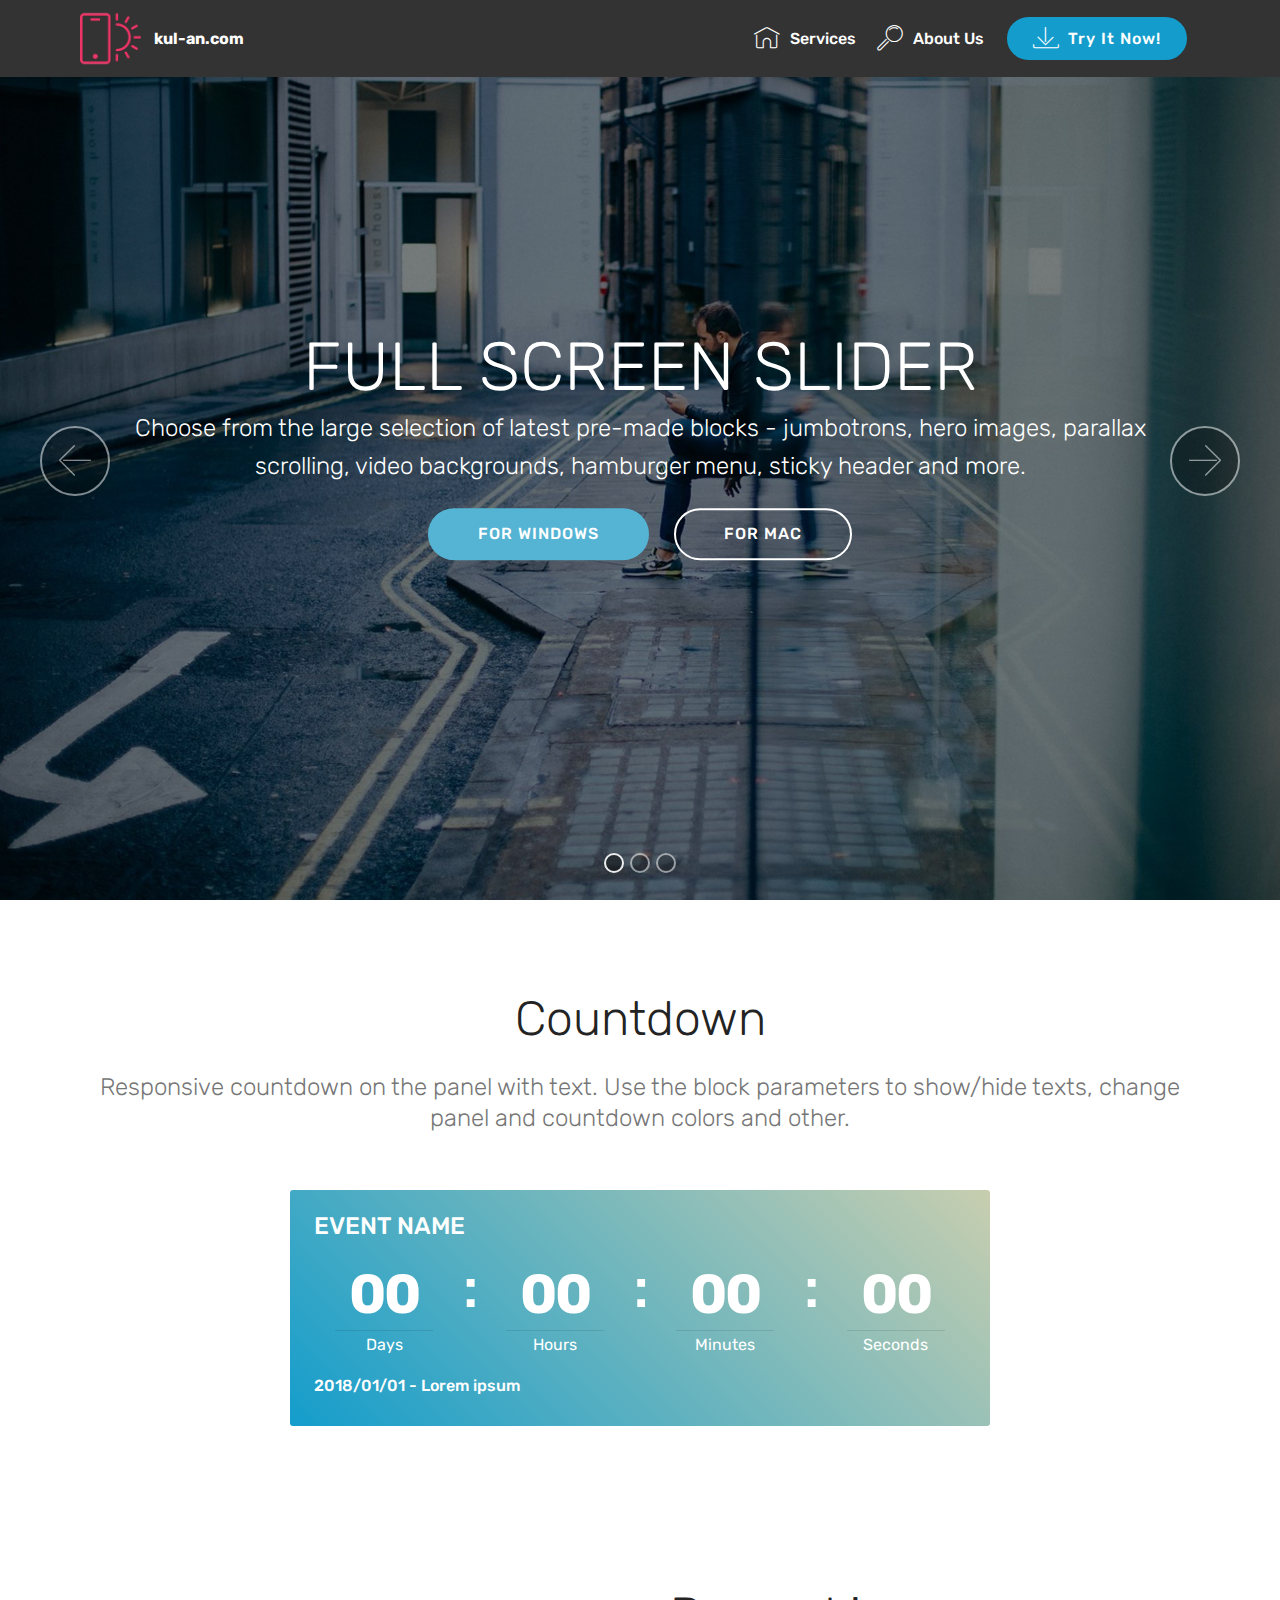
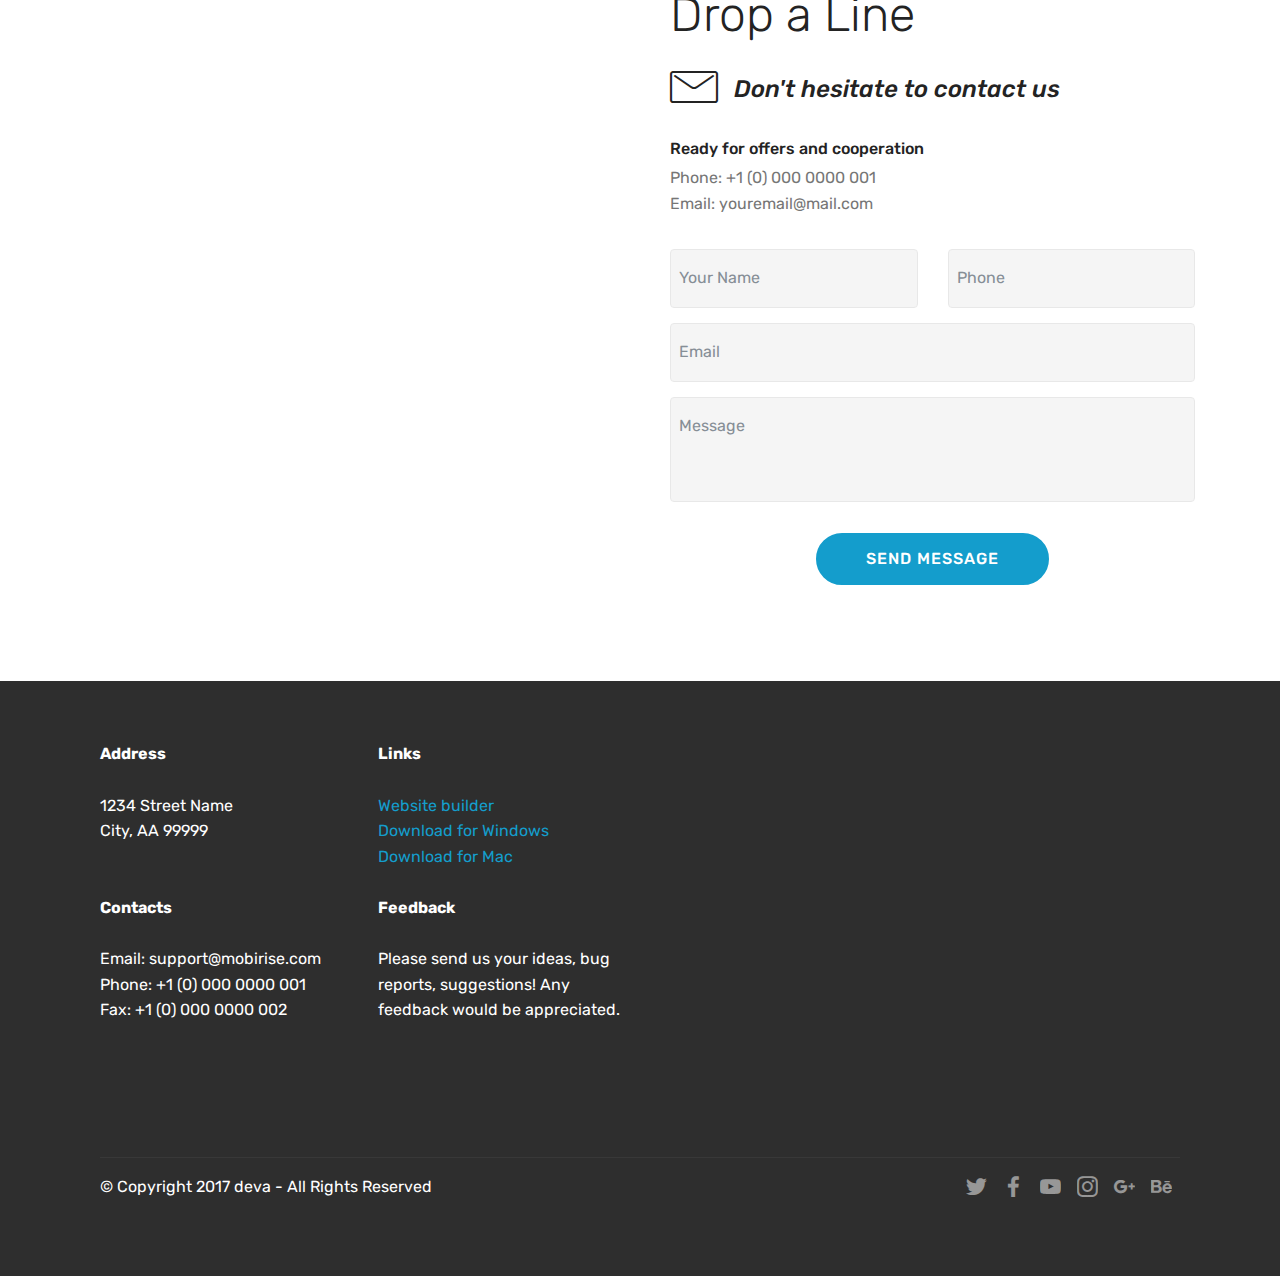
==== index.html @ 5972a6ff "create github pages" ====
<!DOCTYPE html>
<html>
<head>
  <!-- Site made with Mobirise Website Builder v4.4.0, https://mobirise.com -->
  <meta charset="UTF-8">
  <meta http-equiv="X-UA-Compatible" content="IE=edge">
  <meta name="generator" content="Mobirise v4.4.0, mobirise.com">
  <meta name="viewport" content="width=device-width, initial-scale=1">
  <link rel="shortcut icon" href="assets/images/logo2.png" type="image/x-icon">
  <meta name="description" content="">
  <title>Home</title>
  <link rel="stylesheet" href="assets/web/assets/mobirise-icons/mobirise-icons.css">
  <link rel="stylesheet" href="assets/tether/tether.min.css">
  <link rel="stylesheet" href="assets/bootstrap/css/bootstrap.min.css">
  <link rel="stylesheet" href="assets/bootstrap/css/bootstrap-grid.min.css">
  <link rel="stylesheet" href="assets/bootstrap/css/bootstrap-reboot.min.css">
  <link rel="stylesheet" href="assets/socicon/css/styles.css">
  <link rel="stylesheet" href="assets/dropdown/css/style.css">
  <link rel="stylesheet" href="assets/theme/css/style.css">
  <link rel="stylesheet" href="assets/mobirise/css/mbr-additional.css" type="text/css">
  
  
  
</head>
<body>
<section class="menu cid-qzPVP2RC65" once="menu" id="menu1-z" data-rv-view="320">

    

    <nav class="navbar navbar-expand beta-menu navbar-dropdown align-items-center navbar-fixed-top navbar-toggleable-sm">
        <button class="navbar-toggler navbar-toggler-right" type="button" data-toggle="collapse" data-target="#navbarSupportedContent" aria-controls="navbarSupportedContent" aria-expanded="false" aria-label="Toggle navigation">
            <div class="hamburger">
                <span></span>
                <span></span>
                <span></span>
                <span></span>
            </div>
        </button>
        <div class="menu-logo">
            <div class="navbar-brand">
                <span class="navbar-logo">
                    <a href="https://mobirise.com">
                         <img src="assets/images/logo2.png" alt="Mobirise" media-simple="true" style="height: 3.8rem;">
                    </a>
                </span>
                <span class="navbar-caption-wrap"><a class="navbar-caption text-white display-4" href="https://mobirise.com">kul-an.com</a></span>
            </div>
        </div>
        <div class="collapse navbar-collapse" id="navbarSupportedContent">
            <ul class="navbar-nav nav-dropdown" data-app-modern-menu="true"><li class="nav-item">
                    <a class="nav-link link text-white display-4" href="https://mobirise.com">
                        <span class="mbri-home mbr-iconfont mbr-iconfont-btn"></span>
                        Services
                    </a>
                </li>
                <li class="nav-item">
                    <a class="nav-link link text-white display-4" href="https://mobirise.com">
                        <span class="mbri-search mbr-iconfont mbr-iconfont-btn"></span>
                        About Us
                    </a>
                </li></ul>
            <div class="navbar-buttons mbr-section-btn">
                <a class="btn btn-sm btn-primary display-4" href="https://mobirise.com">
                    <span class="mbri-save mbr-iconfont mbr-iconfont-btn "></span>
                    Try It Now!
                </a>
            </div>
        </div>
    </nav>
</section>

<section class="engine"><a href="https://mobirise.co/b">web page creator</a></section><section class="carousel slide cid-qzNEKevy6s" data-interval="false" id="slider1-s" data-rv-view="299">

    

    <div class="full-screen"><div class="mbr-slider slide carousel" data-pause="true" data-keyboard="false" data-ride="false" data-interval="false"><ol class="carousel-indicators"><li data-app-prevent-settings="" data-target="#slider1-s" class=" active" data-slide-to="0"></li><li data-app-prevent-settings="" data-target="#slider1-s" data-slide-to="1"></li><li data-app-prevent-settings="" data-target="#slider1-s" data-slide-to="2"></li></ol><div class="carousel-inner" role="listbox"><div class="carousel-item slider-fullscreen-image active" data-bg-video-slide="false" style="background-image: url(assets/images/1.jpg);"><div class="container container-slide"><div class="image_wrapper"><div class="mbr-overlay"></div><img src="assets/images/1.jpg"><div class="carousel-caption justify-content-center"><div class="col-10 align-center"><h2 class="mbr-fonts-style display-1">FULL SCREEN SLIDER</h2><p class="lead mbr-text mbr-fonts-style display-5">Choose from the large selection of latest pre-made blocks - jumbotrons, hero images, parallax scrolling, video backgrounds, hamburger menu, sticky header and more.</p><div class="mbr-section-btn" buttons="0"><a class="btn  btn-success display-4" href="#bottom">FOR WINDOWS</a> <a class="btn  btn-white-outline display-4" href="https://mobirise.com">FOR MAC</a></div></div></div></div></div></div><div class="carousel-item slider-fullscreen-image" data-bg-video-slide="https://www.youtube.com/watch?v=fwkKc6M60-0"><div class="mbr-overlay"></div><div class="container container-slide"><div class="image_wrapper"><img src="assets/images/2.jpg" style="opacity: 0;"><div class="carousel-caption justify-content-center"><div class="col-10 align-left"><h2 class="mbr-fonts-style display-1">VIDEO SLIDE</h2><p class="lead mbr-text mbr-fonts-style display-5">Slide with youtube video background and color overlay. Title and text are aligned to the left.</p></div></div></div></div></div><div class="carousel-item slider-fullscreen-image" data-bg-video-slide="false" style="background-image: url(assets/images/3.jpg);"><div class="container container-slide"><div class="image_wrapper"><div class="mbr-overlay"></div><img src="assets/images/3.jpg"><div class="carousel-caption justify-content-center"><div class="col-10 align-right"><h2 class="mbr-fonts-style display-1">IMAGE SLIDE</h2><p class="lead mbr-text mbr-fonts-style display-5">Choose from the large selection of latest pre-made blocks - jumbotrons, hero images, parallax scrolling, video backgrounds, hamburger menu, sticky header and more.</p><div class="mbr-section-btn" buttons="0"><a class="btn btn-info display-4" href="https://mobirise.com">FOR WINDOWS</a> <a class="btn  btn-white-outline display-4" href="https://mobirise.com">FOR MAC</a></div></div></div></div></div></div></div><a data-app-prevent-settings="" class="carousel-control carousel-control-prev" role="button" data-slide="prev" href="#slider1-s"><span aria-hidden="true" class="mbri-left mbr-iconfont"></span><span class="sr-only">Previous</span></a><a data-app-prevent-settings="" class="carousel-control carousel-control-next" role="button" data-slide="next" href="#slider1-s"><span aria-hidden="true" class="mbri-right mbr-iconfont"></span><span class="sr-only">Next</span></a></div></div>

</section>

<section class="countdown2 cid-qzNFqFlBC6" id="countdown2-v" data-rv-view="311">

    

    

    <div class="container">
        <h2 class="mbr-section-title pb-3 align-center mbr-fonts-style display-2">
            Countdown
        </h2>
        <h3 class="mbr-section-subtitle align-center mbr-fonts-style display-5">
            Responsive countdown on the panel with text. Use the block parameters to show/hide texts, change panel and countdown colors and other.
        </h3>
    </div>
    <div class="container pt-5 mt-2">
        <div class=" countdown-cont align-center p-4">
            <div class="event-name align-left mbr-white ">
                <h4 class="mbr-fonts-style display-5">EVENT NAME</h4>
            </div>
            <div class="countdown align-center py-2" data-due-date="2018/01/01">
            </div>
            <div class="daysCountdown" title="Days"></div>
            <div class="hoursCountdown" title="Hours"></div>
            <div class="minutesCountdown" title="Minutes"></div>
            <div class="secondsCountdown" title="Seconds"></div>
            <div class="event-date align-left mbr-white">
                <h5 class="mbr-fonts-style display-7">2018/01/01 - Lorem ipsum</h5>
            </div>
        </div>

        
    </div>
</section>

<section class="mbr-section form4 cid-qzNFAcppTy" id="form4-w" data-rv-view="314">

    

    
    <div class="container">
        <div class="row">
            <div class="col-md-6">
                <div class="google-map"><iframe frameborder="0" style="border:0" src="https://www.google.com/maps/embed/v1/place?key=AIzaSyA0Dx_boXQiwvdz8sJHoYeZNVTdoWONYkU&amp;q=place_id:ChIJn6wOs6lZwokRLKy1iqRcoKw" allowfullscreen=""></iframe></div>
            </div>
            <div class="col-md-6">
                <h2 class="pb-3 align-left mbr-fonts-style display-2">
                    Drop a Line
                </h2>
                <div>
                    <div class="icon-block pb-3">
                        <span class="icon-block__icon">
                            <span class="mbri-letter mbr-iconfont" media-simple="true"></span>
                        </span>
                        <h4 class="icon-block__title align-left mbr-fonts-style display-5">
                            Don't hesitate to contact us
                        </h4>
                    </div>
                    <div class="icon-contacts pb-3">
                        <h5 class="align-left mbr-fonts-style display-7">
                            Ready for offers and cooperation
                        </h5>
                        <p class="mbr-text align-left mbr-fonts-style display-7">
                            Phone: +1 (0) 000 0000 001 <br>
                            Email: youremail@mail.com
                        </p>
                    </div>
                </div>
                <div data-form-type="formoid">
                    <div data-form-alert="" hidden="">
                        Thanks for filling out the form!
                    </div>
                    <form class="block mbr-form" action="https://mobirise.com/" method="post" data-form-title="Mobirise Form"><input type="hidden" data-form-email="true" value="e/Ov4oA2Hq7INeDpGK3qwf03QFyJCM086NWaSZtvCrXo5POdQzQf7UKjg/guedYx1lKofzGlaKEf2QCDMVBFIkT0RPpQFMOndtFgTbhWJTBfPWBr5c0uxUBsX3XP+g0i">
                        <div class="row">
                            <div class="col-md-6 multi-horizontal" data-for="name">
                                <input type="text" class="form-control input" name="name" data-form-field="Name" placeholder="Your Name" required="" id="name-form4-w">
                            </div>
                            <div class="col-md-6 multi-horizontal" data-for="phone">
                                <input type="text" class="form-control input" name="phone" data-form-field="Phone" placeholder="Phone" required="" id="phone-form4-w">
                            </div>
                            <div class="col-md-12" data-for="email">
                                <input type="text" class="form-control input" name="email" data-form-field="Email" placeholder="Email" required="" id="email-form4-w">
                            </div>
                            <div class="col-md-12" data-for="message">
                                <textarea class="form-control input" name="message" rows="3" data-form-field="Message" placeholder="Message" style="resize:none" id="message-form4-w"></textarea>
                            </div>
                            <div class="input-group-btn col-md-12" style="margin-top: 10px;"><button href="" type="submit" class="btn btn-primary btn-form display-4">SEND MESSAGE</button></div>
                        </div>
                    </form>
                </div>
            </div>
        </div>
    </div>
</section>

<section class="cid-qzNFG2jUJd" id="footer2-x" data-rv-view="317">

    

    

    <div class="container">
        <div class="media-container-row content mbr-white">
            <div class="col-12 col-md-3 mbr-fonts-style display-7">
                <p class="mbr-text">
                    <strong>Address</strong>
                    <br>
                    <br>1234 Street Name
                    <br>City, AA 99999
                    <br>
                    <br>
                    <br><strong>Contacts</strong>
                    <br>
                    <br>Email: support@mobirise.com
                    <br>Phone: +1 (0) 000 0000 001
                    <br>Fax: +1 (0) 000 0000 002
                </p>
            </div>
            <div class="col-12 col-md-3 mbr-fonts-style display-7">
                <p class="mbr-text">
                    <strong>Links</strong>
                    <br>
                    <br><a class="text-primary" href="https://mobirise.com/">Website builder</a>
                    <br><a class="text-primary" href="https://mobirise.com/mobirise-free-win.zip">Download for Windows</a>
                    <br><a class="text-primary" href="https: //mobirise.com/mobirise-free-mac.zip">Download for Mac</a>
                    <br>
                    <br><strong>Feedback</strong>
                    <br>
                    <br>Please send us your ideas, bug reports, suggestions! Any feedback would be appreciated.
                </p>
            </div>
            <div class="col-12 col-md-6">
                <div class="google-map"><iframe frameborder="0" style="border:0" src="https://www.google.com/maps/embed/v1/place?key=AIzaSyA0Dx_boXQiwvdz8sJHoYeZNVTdoWONYkU&amp;q=place_id:ChIJn6wOs6lZwokRLKy1iqRcoKw" allowfullscreen=""></iframe></div>
            </div>
        </div>
        <div class="footer-lower">
            <div class="media-container-row">
                <div class="col-sm-12">
                    <hr>
                </div>
            </div>
            <div class="media-container-row mbr-white">
                <div class="col-sm-6 copyright">
                    <p class="mbr-text mbr-fonts-style display-7">
                        © Copyright 2017 deva - All Rights Reserved
                    </p>
                </div>
                <div class="col-md-6">
                    <div class="social-list align-right">
                        <div class="soc-item">
                            <a href="https://twitter.com/mobirise" target="_blank">
                                <span class="socicon-twitter socicon mbr-iconfont mbr-iconfont-social" media-simple="true"></span>
                            </a>
                        </div>
                        <div class="soc-item">
                            <a href="https://www.facebook.com/pages/Mobirise/1616226671953247" target="_blank">
                                <span class="socicon-facebook socicon mbr-iconfont mbr-iconfont-social" media-simple="true"></span>
                            </a>
                        </div>
                        <div class="soc-item">
                            <a href="https://www.youtube.com/c/mobirise" target="_blank">
                                <span class="socicon-youtube socicon mbr-iconfont mbr-iconfont-social" media-simple="true"></span>
                            </a>
                        </div>
                        <div class="soc-item">
                            <a href="https://instagram.com/mobirise" target="_blank">
                                <span class="socicon-instagram socicon mbr-iconfont mbr-iconfont-social" media-simple="true"></span>
                            </a>
                        </div>
                        <div class="soc-item">
                            <a href="https://plus.google.com/u/0/+Mobirise" target="_blank">
                                <span class="socicon-googleplus socicon mbr-iconfont mbr-iconfont-social" media-simple="true"></span>
                            </a>
                        </div>
                        <div class="soc-item">
                            <a href="https://www.behance.net/Mobirise" target="_blank">
                                <span class="socicon-behance socicon mbr-iconfont mbr-iconfont-social" media-simple="true"></span>
                            </a>
                        </div>
                    </div>
                </div>
            </div>
        </div>
    </div>
</section>


  <script src="assets/web/assets/jquery/jquery.min.js"></script>
  <script src="assets/popper/popper.min.js"></script>
  <script src="assets/tether/tether.min.js"></script>
  <script src="assets/bootstrap/js/bootstrap.min.js"></script>
  <script src="assets/smooth-scroll/smooth-scroll.js"></script>
  <script src="assets/jquery-mb-ytplayer/jquery.mb.ytplayer.min.js"></script>
  <script src="assets/jquery-mb-vimeo_player/jquery.mb.vimeo_player.js"></script>
  <script src="assets/bootstrap-carousel-swipe/bootstrap-carousel-swipe.js"></script>
  <script src="assets/countdown/jquery.countdown.min.js"></script>
  <script src="assets/dropdown/js/script.min.js"></script>
  <script src="assets/touch-swipe/jquery.touch-swipe.min.js"></script>
  <script src="assets/theme/js/script.js"></script>
  <script src="assets/formoid/formoid.min.js"></script>
  <script src="assets/mobirise-slider-video/script.js"></script>
  
  
</body>
</html>
---- assets/web/assets/mobirise-icons/mobirise-icons.css ----
@font-face {
  font-family: 'MobiriseIcons';
  src:  url('mobirise-icons.eot?spat4u');
  src:  url('mobirise-icons.eot?spat4u#iefix') format('embedded-opentype'),
    url('mobirise-icons.ttf?spat4u') format('truetype'),
    url('mobirise-icons.woff?spat4u') format('woff'),
    url('mobirise-icons.svg?spat4u#MobiriseIcons') format('svg');
  font-weight: normal;
  font-style: normal;
}

[class^="mbri-"], [class*=" mbri-"] {
  /* use !important to prevent issues with browser extensions that change fonts */
  font-family: MobiriseIcons !important;
  speak: none;
  font-style: normal;
  font-weight: normal;
  font-variant: normal;
  text-transform: none;
  line-height: 1;

  /* Better Font Rendering =========== */
  -webkit-font-smoothing: antialiased;
  -moz-osx-font-smoothing: grayscale;
}

.mbri-add-submenu:before {
  content: "\e900";
}
.mbri-alert:before {
  content: "\e901";
}
.mbri-align-center:before {
  content: "\e902";
}
.mbri-align-justify:before {
  content: "\e903";
}
.mbri-align-left:before {
  content: "\e904";
}
.mbri-align-right:before {
  content: "\e905";
}
.mbri-android:before {
  content: "\e906";
}
.mbri-apple:before {
  content: "\e907";
}
.mbri-arrow-down:before {
  content: "\e908";
}
.mbri-arrow-next:before {
  content: "\e909";
}
.mbri-arrow-prev:before {
  content: "\e90a";
}
.mbri-arrow-up:before {
  content: "\e90b";
}
.mbri-bold:before {
  content: "\e90c";
}
.mbri-bookmark:before {
  content: "\e90d";
}
.mbri-bootstrap:before {
  content: "\e90e";
}
.mbri-briefcase:before {
  content: "\e90f";
}
.mbri-browse:before {
  content: "\e910";
}
.mbri-bulleted-list:before {
  content: "\e911";
}
.mbri-calendar:before {
  content: "\e912";
}
.mbri-camera:before {
  content: "\e913";
}
.mbri-cart-add:before {
  content: "\e914";
}
.mbri-cart-full:before {
  content: "\e915";
}
.mbri-cash:before {
  content: "\e916";
}
.mbri-change-style:before {
  content: "\e917";
}
.mbri-chat:before {
  content: "\e918";
}
.mbri-clock:before {
  content: "\e919";
}
.mbri-close:before {
  content: "\e91a";
}
.mbri-cloud:before {
  content: "\e91b";
}
.mbri-code:before {
  content: "\e91c";
}
.mbri-contact-form:before {
  content: "\e91d";
}
.mbri-credit-card:before {
  content: "\e91e";
}
.mbri-cursor-click:before {
  content: "\e91f";
}
.mbri-cust-feedback:before {
  content: "\e920";
}
.mbri-database:before {
  content: "\e921";
}
.mbri-delivery:before {
  content: "\e922";
}
.mbri-desktop:before {
  content: "\e923";
}
.mbri-devices:before {
  content: "\e924";
}
.mbri-down:before {
  content: "\e925";
}
.mbri-download:before {
  content: "\e989";
}
.mbri-drag-n-drop:before {
  content: "\e927";
}
.mbri-drag-n-drop2:before {
  content: "\e928";
}
.mbri-edit:before {
  content: "\e929";
}
.mbri-edit2:before {
  content: "\e92a";
}
.mbri-error:before {
  content: "\e92b";
}
.mbri-extension:before {
  content: "\e92c";
}
.mbri-features:before {
  content: "\e92d";
}
.mbri-file:before {
  content: "\e92e";
}
.mbri-flag:before {
  content: "\e92f";
}
.mbri-folder:before {
  content: "\e930";
}
.mbri-gift:before {
  content: "\e931";
}
.mbri-github:before {
  content: "\e932";
}
.mbri-globe:before {
  content: "\e933";
}
.mbri-globe-2:before {
  content: "\e934";
}
.mbri-growing-chart:before {
  content: "\e935";
}
.mbri-hearth:before {
  content: "\e936";
}
.mbri-help:before {
  content: "\e937";
}
.mbri-home:before {
  content: "\e938";
}
.mbri-hot-cup:before {
  content: "\e939";
}
.mbri-idea:before {
  content: "\e93a";
}
.mbri-image-gallery:before {
  content: "\e93b";
}
.mbri-image-slider:before {
  content: "\e93c";
}
.mbri-info:before {
  content: "\e93d";
}
.mbri-italic:before {
  content: "\e93e";
}
.mbri-key:before {
  content: "\e93f";
}
.mbri-laptop:before {
  content: "\e940";
}
.mbri-layers:before {
  content: "\e941";
}
.mbri-left-right:before {
  content: "\e942";
}
.mbri-left:before {
  content: "\e943";
}
.mbri-letter:before {
  content: "\e944";
}
.mbri-like:before {
  content: "\e945";
}
.mbri-link:before {
  content: "\e946";
}
.mbri-lock:before {
  content: "\e947";
}
.mbri-login:before {
  content: "\e948";
}
.mbri-logout:before {
  content: "\e949";
}
.mbri-magic-stick:before {
  content: "\e94a";
}
.mbri-map-pin:before {
  content: "\e94b";
}
.mbri-menu:before {
  content: "\e94c";
}
.mbri-mobile:before {
  content: "\e94d";
}
.mbri-mobile2:before {
  content: "\e94e";
}
.mbri-mobirise:before {
  content: "\e94f";
}
.mbri-more-horizontal:before {
  content: "\e950";
}
.mbri-more-vertical:before {
  content: "\e951";
}
.mbri-music:before {
  content: "\e952";
}
.mbri-new-file:before {
  content: "\e953";
}
.mbri-numbered-list:before {
  content: "\e954";
}
.mbri-opened-folder:before {
  content: "\e955";
}
.mbri-pages:before {
  content: "\e956";
}
.mbri-paper-plane:before {
  content: "\e957";
}
.mbri-paperclip:before {
  content: "\e958";
}
.mbri-photo:before {
  content: "\e959";
}
.mbri-photos:before {
  content: "\e95a";
}
.mbri-pin:before {
  content: "\e95b";
}
.mbri-play:before {
  content: "\e95c";
}
.mbri-plus:before {
  content: "\e95d";
}
.mbri-preview:before {
  content: "\e95e";
}
.mbri-print:before {
  content: "\e95f";
}
.mbri-protect:before {
  content: "\e960";
}
.mbri-question:before {
  content: "\e961";
}
.mbri-quote-left:before {
  content: "\e962";
}
.mbri-quote-right:before {
  content: "\e963";
}
.mbri-refresh:before {
  content: "\e964";
}
.mbri-responsive:before {
  content: "\e965";
}
.mbri-right:before {
  content: "\e966";
}
.mbri-rocket:before {
  content: "\e967";
}
.mbri-sad-face:before {
  content: "\e968";
}
.mbri-sale:before {
  content: "\e969";
}
.mbri-save:before {
  content: "\e96a";
}
.mbri-search:before {
  content: "\e96b";
}
.mbri-setting:before {
  content: "\e96c";
}
.mbri-setting2:before {
  content: "\e96d";
}
.mbri-setting3:before {
  content: "\e96e";
}
.mbri-share:before {
  content: "\e96f";
}
.mbri-shopping-bag:before {
  content: "\e970";
}
.mbri-shopping-basket:before {
  content: "\e971";
}
.mbri-shopping-cart:before {
  content: "\e972";
}
.mbri-sites:before {
  content: "\e973";
}
.mbri-smile-face:before {
  content: "\e974";
}
.mbri-speed:before {
  content: "\e975";
}
.mbri-star:before {
  content: "\e976";
}
.mbri-success:before {
  content: "\e977";
}
.mbri-sun:before {
  content: "\e978";
}
.mbri-sun2:before {
  content: "\e979";
}
.mbri-tablet:before {
  content: "\e97a";
}
.mbri-tablet-vertical:before {
  content: "\e97b";
}
.mbri-target:before {
  content: "\e97c";
}
.mbri-timer:before {
  content: "\e97d";
}
.mbri-to-ftp:before {
  content: "\e97e";
}
.mbri-to-local-drive:before {
  content: "\e97f";
}
.mbri-touch-swipe:before {
  content: "\e980";
}
.mbri-touch:before {
  content: "\e981";
}
.mbri-trash:before {
  content: "\e982";
}
.mbri-underline:before {
  content: "\e983";
}
.mbri-unlink:before {
  content: "\e984";
}
.mbri-unlock:before {
  content: "\e985";
}
.mbri-up-down:before {
  content: "\e986";
}
.mbri-up:before {
  content: "\e987";
}
.mbri-update:before {
  content: "\e988";
}
.mbri-upload:before {
 content: "\e926"; 
}
.mbri-user:before {
  content: "\e98a";
}
.mbri-user2:before {
  content: "\e98b";
}
.mbri-users:before {
  content: "\e98c";
}
.mbri-video:before {
  content: "\e98d";
}
.mbri-video-play:before {
  content: "\e98e";
}
.mbri-watch:before {
  content: "\e98f";
}
.mbri-website-theme:before {
  content: "\e990";
}
.mbri-wifi:before {
  content: "\e991";
}
.mbri-windows:before {
  content: "\e992";
}
.mbri-zoom-out:before {
  content: "\e993";
}
.mbri-redo:before {
  content: "\e994";
}
.mbri-undo:before {
  content: "\e995";
}
---- assets/socicon/css/styles.css ----
@charset "UTF-8";

@font-face {
  font-family: "socicon";
  src:url("../fonts/socicon.eot");
  src:url("../fonts/socicon.eot?#iefix") format("embedded-opentype"),
    url("../fonts/socicon.woff") format("woff"),
    url("../fonts/socicon.ttf") format("truetype"),
    url("../fonts/socicon.svg#socicon") format("svg");
  font-weight: normal;
  font-style: normal;

}

[data-icon]:before {
  font-family: "socicon" !important;
  content: attr(data-icon);
  font-style: normal !important;
  font-weight: normal !important;
  font-variant: normal !important;
  text-transform: none !important;
  speak: none;
  line-height: 1;
  -webkit-font-smoothing: antialiased;
  -moz-osx-font-smoothing: grayscale;
}

[class^="socicon-"]:before,
[class*=" socicon-"]:before {
  font-family: "socicon" !important;
  font-style: normal !important;
  font-weight: normal !important;
  font-variant: normal !important;
  text-transform: none !important;
  speak: none;
  line-height: 1;
  -webkit-font-smoothing: antialiased;
  -moz-osx-font-smoothing: grayscale;
}

.socicon-modelmayhem:before {
  content: "\e000";
}
.socicon-mixcloud:before {
  content: "\e001";
}
.socicon-drupal:before {
  content: "\e002";
}
.socicon-swarm:before {
  content: "\e003";
}
.socicon-istock:before {
  content: "\e004";
}
.socicon-yammer:before {
  content: "\e005";
}
.socicon-ello:before {
  content: "\e006";
}
.socicon-stackoverflow:before {
  content: "\e007";
}
.socicon-persona:before {
  content: "\e008";
}
.socicon-triplej:before {
  content: "\e009";
}
.socicon-houzz:before {
  content: "\e00a";
}
.socicon-rss:before {
  content: "\e00b";
}
.socicon-paypal:before {
  content: "\e00c";
}
.socicon-odnoklassniki:before {
  content: "\e00d";
}
.socicon-airbnb:before {
  content: "\e00e";
}
.socicon-periscope:before {
  content: "\e00f";
}
.socicon-outlook:before {
  content: "\e010";
}
.socicon-coderwall:before {
  content: "\e011";
}
.socicon-tripadvisor:before {
  content: "\e012";
}
.socicon-appnet:before {
  content: "\e013";
}
.socicon-goodreads:before {
  content: "\e014";
}
.socicon-tripit:before {
  content: "\e015";
}
.socicon-lanyrd:before {
  content: "\e016";
}
.socicon-slideshare:before {
  content: "\e017";
}
.socicon-buffer:before {
  content: "\e018";
}
.socicon-disqus:before {
  content: "\e019";
}
.socicon-vkontakte:before {
  content: "\e01a";
}
.socicon-whatsapp:before {
  content: "\e01b";
}
.socicon-patreon:before {
  content: "\e01c";
}
.socicon-storehouse:before {
  content: "\e01d";
}
.socicon-pocket:before {
  content: "\e01e";
}
.socicon-mail:before {
  content: "\e01f";
}
.socicon-blogger:before {
  content: "\e020";
}
.socicon-technorati:before {
  content: "\e021";
}
.socicon-reddit:before {
  content: "\e022";
}
.socicon-dribbble:before {
  content: "\e023";
}
.socicon-stumbleupon:before {
  content: "\e024";
}
.socicon-digg:before {
  content: "\e025";
}
.socicon-envato:before {
  content: "\e026";
}
.socicon-behance:before {
  content: "\e027";
}
.socicon-delicious:before {
  content: "\e028";
}
.socicon-deviantart:before {
  content: "\e029";
}
.socicon-forrst:before {
  content: "\e02a";
}
.socicon-play:before {
  content: "\e02b";
}
.socicon-zerply:before {
  content: "\e02c";
}
.socicon-wikipedia:before {
  content: "\e02d";
}
.socicon-apple:before {
  content: "\e02e";
}
.socicon-flattr:before {
  content: "\e02f";
}
.socicon-github:before {
  content: "\e030";
}
.socicon-renren:before {
  content: "\e031";
}
.socicon-friendfeed:before {
  content: "\e032";
}
.socicon-newsvine:before {
  content: "\e033";
}
.socicon-identica:before {
  content: "\e034";
}
.socicon-bebo:before {
  content: "\e035";
}
.socicon-zynga:before {
  content: "\e036";
}
.socicon-steam:before {
  content: "\e037";
}
.socicon-xbox:before {
  content: "\e038";
}
.socicon-windows:before {
  content: "\e039";
}
.socicon-qq:before {
  content: "\e03a";
}
.socicon-douban:before {
  content: "\e03b";
}
.socicon-meetup:before {
  content: "\e03c";
}
.socicon-playstation:before {
  content: "\e03d";
}
.socicon-android:before {
  content: "\e03e";
}
.socicon-snapchat:before {
  content: "\e03f";
}
.socicon-twitter:before {
  content: "\e040";
}
.socicon-facebook:before {
  content: "\e041";
}
.socicon-googleplus:before {
  content: "\e042";
}
.socicon-pinterest:before {
  content: "\e043";
}
.socicon-foursquare:before {
  content: "\e044";
}
.socicon-yahoo:before {
  content: "\e045";
}
.socicon-skype:before {
  content: "\e046";
}
.socicon-yelp:before {
  content: "\e047";
}
.socicon-feedburner:before {
  content: "\e048";
}
.socicon-linkedin:before {
  content: "\e049";
}
.socicon-viadeo:before {
  content: "\e04a";
}
.socicon-xing:before {
  content: "\e04b";
}
.socicon-myspace:before {
  content: "\e04c";
}
.socicon-soundcloud:before {
  content: "\e04d";
}
.socicon-spotify:before {
  content: "\e04e";
}
.socicon-grooveshark:before {
  content: "\e04f";
}
.socicon-lastfm:before {
  content: "\e050";
}
.socicon-youtube:before {
  content: "\e051";
}
.socicon-vimeo:before {
  content: "\e052";
}
.socicon-dailymotion:before {
  content: "\e053";
}
.socicon-vine:before {
  content: "\e054";
}
.socicon-flickr:before {
  content: "\e055";
}
.socicon-500px:before {
  content: "\e056";
}
.socicon-wordpress:before {
  content: "\e058";
}
.socicon-tumblr:before {
  content: "\e059";
}
.socicon-twitch:before {
  content: "\e05a";
}
.socicon-8tracks:before {
  content: "\e05b";
}
.socicon-amazon:before {
  content: "\e05c";
}
.socicon-icq:before {
  content: "\e05d";
}
.socicon-smugmug:before {
  content: "\e05e";
}
.socicon-ravelry:before {
  content: "\e05f";
}
.socicon-weibo:before {
  content: "\e060";
}
.socicon-baidu:before {
  content: "\e061";
}
.socicon-angellist:before {
  content: "\e062";
}
.socicon-ebay:before {
  content: "\e063";
}
.socicon-imdb:before {
  content: "\e064";
}
.socicon-stayfriends:before {
  content: "\e065";
}
.socicon-residentadvisor:before {
  content: "\e066";
}
.socicon-google:before {
  content: "\e067";
}
.socicon-yandex:before {
  content: "\e068";
}
.socicon-sharethis:before {
  content: "\e069";
}
.socicon-bandcamp:before {
  content: "\e06a";
}
.socicon-itunes:before {
  content: "\e06b";
}
.socicon-deezer:before {
  content: "\e06c";
}
.socicon-telegram:before {
  content: "\e06e";
}
.socicon-openid:before {
  content: "\e06f";
}
.socicon-amplement:before {
  content: "\e070";
}
.socicon-viber:before {
  content: "\e071";
}
.socicon-zomato:before {
  content: "\e072";
}
.socicon-draugiem:before {
  content: "\e074";
}
.socicon-endomodo:before {
  content: "\e075";
}
.socicon-filmweb:before {
  content: "\e076";
}
.socicon-stackexchange:before {
  content: "\e077";
}
.socicon-wykop:before {
  content: "\e078";
}
.socicon-teamspeak:before {
  content: "\e079";
}
.socicon-teamviewer:before {
  content: "\e07a";
}
.socicon-ventrilo:before {
  content: "\e07b";
}
.socicon-younow:before {
  content: "\e07c";
}
.socicon-raidcall:before {
  content: "\e07d";
}
.socicon-mumble:before {
  content: "\e07e";
}
.socicon-medium:before {
  content: "\e06d";
}
.socicon-bebee:before {
  content: "\e07f";
}
.socicon-hitbox:before {
  content: "\e080";
}
.socicon-reverbnation:before {
  content: "\e081";
}
.socicon-formulr:before {
  content: "\e082";
}
.socicon-instagram:before {
  content: "\e057";
}
.socicon-battlenet:before {
  content: "\e083";
}
.socicon-chrome:before {
  content: "\e084";
}
.socicon-discord:before {
  content: "\e086";
}
.socicon-issuu:before {
  content: "\e087";
}
.socicon-macos:before {
  content: "\e088";
}
.socicon-firefox:before {
  content: "\e089";
}
.socicon-opera:before {
  content: "\e08d";
}
.socicon-keybase:before {
  content: "\e090";
}
.socicon-alliance:before {
  content: "\e091";
}
.socicon-livejournal:before {
  content: "\e092";
}
.socicon-googlephotos:before {
  content: "\e093";
}
.socicon-horde:before {
  content: "\e094";
}
.socicon-etsy:before {
  content: "\e095";
}
.socicon-zapier:before {
  content: "\e096";
}
.socicon-google-scholar:before {
  content: "\e097";
}
.socicon-researchgate:before {
  content: "\e098";
}
.socicon-wechat:before {
  content: "\e099";
}
.socicon-strava:before {
  content: "\e09a";
}
.socicon-line:before {
  content: "\e09b";
}
.socicon-lyft:before {
  content: "\e09c";
}
.socicon-uber:before {
  content: "\e09d";
}
.socicon-songkick:before {
  content: "\e09e";
}
.socicon-viewbug:before {
  content: "\e09f";
}
.socicon-googlegroups:before {
  content: "\e0a0";
}
.socicon-quora:before {
  content: "\e073";
}
.socicon-diablo:before {
  content: "\e085";
}
.socicon-blizzard:before {
  content: "\e0a1";
}
.socicon-hearthstone:before {
  content: "\e08b";
}
.socicon-heroes:before {
  content: "\e08a";
}
.socicon-overwatch:before {
  content: "\e08c";
}
.socicon-warcraft:before {
  content: "\e08e";
}
.socicon-starcraft:before {
  content: "\e08f";
}
.socicon-beam:before {
  content: "\e0a2";
}
.socicon-curse:before {
  content: "\e0a3";
}
.socicon-player:before {
  content: "\e0a4";
}
.socicon-streamjar:before {
  content: "\e0a5";
}
.socicon-nintendo:before {
  content: "\e0a6";
}
.socicon-hellocoton:before {
  content: "\e0a7";
}
---- assets/dropdown/css/style.css ----
.navbar-dropdown {
  left: 0;
  padding: 0;
  position: absolute;
  right: 0;
  top: 0;
  transition: all 0.45s ease;
  z-index: 1030;
  background: #282828; }
  .navbar-dropdown .navbar-logo {
    margin-right: 0.8rem;
    transition: margin 0.3s ease-in-out;
    vertical-align: middle; }
    .navbar-dropdown .navbar-logo img {
      height: 3.125rem;
      transition: all 0.3s ease-in-out; }
    .navbar-dropdown .navbar-logo.mbr-iconfont {
      font-size: 3.125rem;
      line-height: 3.125rem; }
  .navbar-dropdown .navbar-caption {
    font-weight: 700;
    white-space: normal;
    vertical-align: -4px;
    line-height: 3.125rem !important; }
    .navbar-dropdown .navbar-caption, .navbar-dropdown .navbar-caption:hover {
      color: inherit;
      text-decoration: none; }
  .navbar-dropdown .mbr-iconfont + .navbar-caption {
    vertical-align: -1px; }
  .navbar-dropdown.navbar-fixed-top {
    position: fixed; }
  .navbar-dropdown .navbar-brand span {
    vertical-align: -4px; }
  .navbar-dropdown.bg-color.transparent {
    background: none; }
  .navbar-dropdown.navbar-short .navbar-brand {
    padding: 0.625rem 0; }
    .navbar-dropdown.navbar-short .navbar-brand span {
      vertical-align: -1px; }
  .navbar-dropdown.navbar-short .navbar-caption {
    line-height: 2.375rem !important;
    vertical-align: -2px; }
  .navbar-dropdown.navbar-short .navbar-logo {
    margin-right: 0.5rem; }
    .navbar-dropdown.navbar-short .navbar-logo img {
      height: 2.375rem; }
    .navbar-dropdown.navbar-short .navbar-logo.mbr-iconfont {
      font-size: 2.375rem;
      line-height: 2.375rem; }
  .navbar-dropdown.navbar-short .mbr-table-cell {
    height: 3.625rem; }
  .navbar-dropdown .navbar-close {
    left: 0.6875rem;
    position: fixed;
    top: 0.75rem;
    z-index: 1000; }
  .navbar-dropdown .hamburger-icon {
    content: "";
    display: inline-block;
    vertical-align: middle;
    width: 16px;
    -webkit-box-shadow: 0 -6px 0 1px #282828,0 0 0 1px #282828,0 6px 0 1px #282828;
    -moz-box-shadow: 0 -6px 0 1px #282828,0 0 0 1px #282828,0 6px 0 1px #282828;
    box-shadow: 0 -6px 0 1px #282828,0 0 0 1px #282828,0 6px 0 1px #282828; }

.dropdown-menu .dropdown-toggle[data-toggle="dropdown-submenu"]::after {
  border-bottom: 0.35em solid transparent;
  border-left: 0.35em solid;
  border-right: 0;
  border-top: 0.35em solid transparent;
  margin-left: 0.3rem; }

.dropdown-menu .dropdown-item:focus {
  outline: 0; }

.nav-dropdown {
  font-size: 0.75rem;
  font-weight: 500;
  height: auto !important; }
  .nav-dropdown .nav-btn {
    padding-left: 1rem; }
  .nav-dropdown .link {
    margin: .667em 1.667em;
    font-weight: 500;
    padding: 0;
    transition: color .2s ease-in-out; }
    .nav-dropdown .link.dropdown-toggle {
      margin-right: 2.583em; }
      .nav-dropdown .link.dropdown-toggle::after {
        margin-left: .25rem;
        border-top: 0.35em solid;
        border-right: 0.35em solid transparent;
        border-left: 0.35em solid transparent;
        border-bottom: 0; }
      .nav-dropdown .link.dropdown-toggle[aria-expanded="true"] {
        margin: 0;
        padding: 0.667em 3.263em  0.667em 1.667em; }
  .nav-dropdown .link::after,
  .nav-dropdown .dropdown-item::after {
    color: inherit; }
  .nav-dropdown .btn {
    font-size: 0.75rem;
    font-weight: 700;
    letter-spacing: 0;
    margin-bottom: 0;
    padding-left: 1.25rem;
    padding-right: 1.25rem; }
  .nav-dropdown .dropdown-menu {
    border-radius: 0;
    border: 0;
    left: 0;
    margin: 0;
    padding-bottom: 1.25rem;
    padding-top: 1.25rem;
    position: relative; }
  .nav-dropdown .dropdown-submenu {
    margin-left: 0.125rem;
    top: 0; }
  .nav-dropdown .dropdown-item {
    font-weight: 500;
    line-height: 2;
    padding: 0.3846em 4.615em 0.3846em 1.5385em;
    position: relative;
    transition: color .2s ease-in-out, background-color .2s ease-in-out; }
    .nav-dropdown .dropdown-item::after {
      margin-top: -0.3077em;
      position: absolute;
      right: 1.1538em;
      top: 50%; }
    .nav-dropdown .dropdown-item:focus, .nav-dropdown .dropdown-item:hover {
      background: none; }

@media (max-width: 767px) {
  .nav-dropdown.navbar-toggleable-sm {
    bottom: 0;
    display: none;
    left: 0;
    overflow-x: hidden;
    position: fixed;
    top: 0;
    transform: translateX(-100%);
    -ms-transform: translateX(-100%);
    -webkit-transform: translateX(-100%);
    width: 18.75rem;
    z-index: 999; } }
.nav-dropdown.navbar-toggleable-xl {
  bottom: 0;
  display: none;
  left: 0;
  overflow-x: hidden;
  position: fixed;
  top: 0;
  transform: translateX(-100%);
  -ms-transform: translateX(-100%);
  -webkit-transform: translateX(-100%);
  width: 18.75rem;
  z-index: 999; }

.nav-dropdown-sm {
  display: block !important;
  overflow-x: hidden;
  overflow: auto;
  padding-top: 3.875rem; }
  .nav-dropdown-sm::after {
    content: "";
    display: block;
    height: 3rem;
    width: 100%; }
  .nav-dropdown-sm.collapse.in ~ .navbar-close {
    display: block !important; }
  .nav-dropdown-sm.collapsing, .nav-dropdown-sm.collapse.in {
    transform: translateX(0);
    -ms-transform: translateX(0);
    -webkit-transform: translateX(0);
    transition: all 0.25s ease-out;
    -webkit-transition: all 0.25s ease-out;
    background: #282828; }
  .nav-dropdown-sm.collapsing[aria-expanded="false"] {
    transform: translateX(-100%);
    -ms-transform: translateX(-100%);
    -webkit-transform: translateX(-100%); }
  .nav-dropdown-sm .nav-item {
    display: block;
    margin-left: 0 !important;
    padding-left: 0; }
  .nav-dropdown-sm .link,
  .nav-dropdown-sm .dropdown-item {
    border-top: 1px dotted rgba(255, 255, 255, 0.1);
    font-size: 0.8125rem;
    line-height: 1.6;
    margin: 0 !important;
    padding: 0.875rem 2.4rem 0.875rem 1.5625rem !important;
    position: relative;
    white-space: normal; }
    .nav-dropdown-sm .link:focus, .nav-dropdown-sm .link:hover,
    .nav-dropdown-sm .dropdown-item:focus,
    .nav-dropdown-sm .dropdown-item:hover {
      background: rgba(0, 0, 0, 0.2) !important;
      color: #c0a375; }
  .nav-dropdown-sm .nav-btn {
    position: relative;
    padding: 1.5625rem 1.5625rem 0 1.5625rem; }
    .nav-dropdown-sm .nav-btn::before {
      border-top: 1px dotted rgba(255, 255, 255, 0.1);
      content: "";
      left: 0;
      position: absolute;
      top: 0;
      width: 100%; }
    .nav-dropdown-sm .nav-btn + .nav-btn {
      padding-top: 0.625rem; }
      .nav-dropdown-sm .nav-btn + .nav-btn::before {
        display: none; }
  .nav-dropdown-sm .btn {
    padding: 0.625rem 0; }
  .nav-dropdown-sm .dropdown-toggle[data-toggle="dropdown-submenu"]::after {
    margin-left: .25rem;
    border-top: 0.35em solid;
    border-right: 0.35em solid transparent;
    border-left: 0.35em solid transparent;
    border-bottom: 0; }
  .nav-dropdown-sm .dropdown-toggle[data-toggle="dropdown-submenu"][aria-expanded="true"]::after {
    border-top: 0;
    border-right: 0.35em solid transparent;
    border-left: 0.35em solid transparent;
    border-bottom: 0.35em solid; }
  .nav-dropdown-sm .dropdown-menu {
    margin: 0;
    padding: 0;
    position: relative;
    top: 0;
    left: 0;
    width: 100%;
    border: 0;
    float: none;
    border-radius: 0;
    background: none; }
  .nav-dropdown-sm .dropdown-submenu {
    left: 100%;
    margin-left: 0.125rem;
    margin-top: -1.25rem;
    top: 0; }

.navbar-toggleable-sm .nav-dropdown .dropdown-menu {
  position: absolute; }

.navbar-toggleable-sm .nav-dropdown .dropdown-submenu {
  left: 100%;
  margin-left: 0.125rem;
  margin-top: -1.25rem;
  top: 0; }

.navbar-toggleable-sm.opened .nav-dropdown .dropdown-menu {
  position: relative; }

.navbar-toggleable-sm.opened .nav-dropdown .dropdown-submenu {
  left: 0;
  margin-left: 00rem;
  margin-top: 0rem;
  top: 0; }

.is-builder .nav-dropdown.collapsing {
  transition: none !important; }

/*# sourceMappingURL=style.css.map */
---- assets/theme/css/style.css ----
/*!
 * Mobirise v4 theme (https://mobirise.com/)
 * Copyright 2017 Mobirise
 */
section {
  background-color: #eeeeee; }

section,
.container,
.container-fluid {
  position: relative;
  word-wrap: break-word; }

a.mbr-iconfont:hover {
  text-decoration: none; }

.article .lead p, .article .lead ul, .article .lead ol, .article .lead pre, .article .lead blockquote {
  margin-bottom: 0; }

a {
  font-style: normal;
  font-weight: 400;
  cursor: pointer; }
  a, a:hover {
    text-decoration: none; }

figure {
  margin-bottom: 0; }

body {
  color: #232323; }

h1, h2, h3, h4, h5, h6,
.h1, .h2, .h3, .h4, .h5, .h6,
.display-1, .display-2, .display-3, .display-4 {
  line-height: 1;
  word-break: break-word;
  word-wrap: break-word; }

b, strong {
  font-weight: bold; }

blockquote {
  padding: 10px 0 10px 20px;
  position: relative;
  border-left: 2px solid;
  border-color: #ff3366; }

input:-webkit-autofill, input:-webkit-autofill:hover, input:-webkit-autofill:focus, input:-webkit-autofill:active {
  transition-delay: 9999s;
  transition-property: background-color, color; }

textarea[type="hidden"] {
  display: none; }

body {
  position: relative; }

section {
  background-position: 50% 50%;
  background-repeat: no-repeat;
  background-size: cover; }
  section .mbr-background-video,
  section .mbr-background-video-preview {
    position: absolute;
    bottom: 0;
    left: 0;
    right: 0;
    top: 0; }

.hidden {
  visibility: hidden; }

.mbr-z-index20 {
  z-index: 20; }

/*! Base colors */
.mbr-white {
  color: #ffffff; }

.mbr-black {
  color: #000000; }

.mbr-bg-white {
  background-color: #ffffff; }

.mbr-bg-black {
  background-color: #000000; }

/*! Text-aligns */
.align-left {
  text-align: left; }

.align-center {
  text-align: center; }

.align-right {
  text-align: right; }

@media (max-width: 767px) {
  .align-left, .align-center, .align-right, .mbr-section-btn, .mbr-section-title {
    text-align: center; } }
/*! Font-weight  */
.mbr-light {
  font-weight: 300; }

.mbr-regular {
  font-weight: 400; }

.mbr-semibold {
  font-weight: 500; }

.mbr-bold {
  font-weight: 700; }

/*! Media  */
.media-size-item {
  -webkit-flex: 1 1 auto;
  -moz-flex: 1 1 auto;
  -ms-flex: 1 1 auto;
  -o-flex: 1 1 auto;
  flex: 1 1 auto; }

.media-content {
  -webkit-flex-basis: 100%;
  flex-basis: 100%; }

.media-container-row {
  display: -ms-flexbox;
  display: -webkit-flex;
  display: flex;
  -webkit-flex-direction: row;
  -ms-flex-direction: row;
  flex-direction: row;
  -webkit-flex-wrap: wrap;
  -ms-flex-wrap: wrap;
  flex-wrap: wrap;
  -webkit-justify-content: center;
  -ms-flex-pack: center;
  justify-content: center;
  -webkit-align-content: center;
  -ms-flex-line-pack: center;
  align-content: center;
  -webkit-align-items: start;
  -ms-flex-align: start;
  align-items: start; }
  .media-container-row .media-size-item {
    width: 400px; }

.media-container-column {
  display: -ms-flexbox;
  display: -webkit-flex;
  display: flex;
  -webkit-flex-direction: column;
  -ms-flex-direction: column;
  flex-direction: column;
  -webkit-flex-wrap: wrap;
  -ms-flex-wrap: wrap;
  flex-wrap: wrap;
  -webkit-justify-content: center;
  -ms-flex-pack: center;
  justify-content: center;
  -webkit-align-content: center;
  -ms-flex-line-pack: center;
  align-content: center;
  -webkit-align-items: stretch;
  -ms-flex-align: stretch;
  align-items: stretch; }
  .media-container-column > * {
    width: 100%; }

@media (min-width: 992px) {
  .media-container-row {
    -webkit-flex-wrap: nowrap;
    -ms-flex-wrap: nowrap;
    flex-wrap: nowrap; } }
figure {
  overflow: hidden; }

figure[mbr-media-size] {
  transition: width 0.1s; }

.mbr-figure img, .mbr-figure iframe {
  display: block;
  width: 100%; }

.card {
  background-color: transparent;
  border: none; }

.card-img {
  text-align: center;
  flex-shrink: 0; }

.media {
  max-width: 100%;
  margin: 0 auto; }

.mbr-figure {
  -ms-flex-item-align: center;
  -ms-grid-row-align: center;
  -webkit-align-self: center;
  align-self: center; }

.media-container > div {
  max-width: 100%; }

.mbr-figure img, .card-img img {
  width: 100%; }

@media (max-width: 991px) {
  .media-size-item {
    width: auto !important; }

  .media {
    width: auto; }

  .mbr-figure {
    width: 100% !important; } }
/*! Buttons */
.mbr-section-btn {
  margin-left: -.25rem;
  margin-right: -.25rem;
  font-size: 0; }

nav .mbr-section-btn {
  margin-left: 0rem;
  margin-right: 0rem; }

/*! Btn icon margin */
.btn .mbr-iconfont, .btn.btn-sm .mbr-iconfont {
  cursor: pointer;
  margin-right: 0.5rem; }

.btn.btn-md .mbr-iconfont, .btn.btn-md .mbr-iconfont {
  margin-right: 0.8rem; }

.mbr-regular {
  font-weight: 400; }

.mbr-semibold {
  font-weight: 500; }

.mbr-bold {
  font-weight: 700; }

[type="submit"] {
  -webkit-appearance: none; }

/*! Full-screen */
.mbr-fullscreen .mbr-overlay {
  min-height: 100vh; }

.mbr-fullscreen {
  display: flex;
  display: -webkit-flex;
  display: -moz-flex;
  display: -ms-flex;
  display: -o-flex;
  align-items: center;
  -webkit-align-items: center;
  min-height: 100vh;
  padding-top: 3rem;
  padding-bottom: 3rem; }

/*! Map */
.map {
  height: 25rem;
  position: relative; }
  .map iframe {
    width: 100%;
    height: 100%; }

/* Form */
.form-asterisk {
  font-family: initial;
  position: absolute;
  top: -2px;
  font-weight: normal; }

/*! Scroll to top arrow */
.mbr-arrow-up {
  bottom: 25px;
  right: 90px;
  position: fixed;
  text-align: right;
  z-index: 5000;
  color: #ffffff;
  font-size: 32px;
  transform: rotate(180deg);
  -webkit-transform: rotate(180deg); }

.mbr-arrow-up a {
  background: rgba(0, 0, 0, 0.2);
  border-radius: 3px;
  color: #fff;
  display: inline-block;
  height: 60px;
  width: 60px;
  outline-style: none !important;
  position: relative;
  text-decoration: none;
  transition: all .3s ease-in-out;
  cursor: pointer;
  text-align: center; }
  .mbr-arrow-up a:hover {
    background-color: rgba(0, 0, 0, 0.4); }
  .mbr-arrow-up a i {
    line-height: 60px; }

.mbr-arrow-up-icon {
  display: block;
  color: #fff; }

.mbr-arrow-up-icon::before {
  content: "\203a";
  display: inline-block;
  font-family: serif;
  font-size: 32px;
  line-height: 1;
  font-style: normal;
  position: relative;
  top: 6px;
  left: -4px;
  -webkit-transform: rotate(-90deg);
  transform: rotate(-90deg); }

/*! Arrow Down */
.mbr-arrow {
  position: absolute;
  bottom: 45px;
  left: 50%;
  width: 60px;
  height: 60px;
  cursor: pointer;
  background-color: rgba(80, 80, 80, 0.5);
  border-radius: 50%;
  -webkit-transform: translateX(-50%);
  transform: translateX(-50%); }
  .mbr-arrow > a {
    display: inline-block;
    text-decoration: none;
    outline-style: none;
    -webkit-animation: arrowdown 1.7s ease-in-out infinite;
    animation: arrowdown 1.7s ease-in-out infinite; }
    .mbr-arrow > a > i {
      position: absolute;
      top: -2px;
      left: 15px;
      font-size: 2rem; }

@keyframes arrowdown {
  0% {
    transform: translateY(0px);
    -webkit-transform: translateY(0px); }
  50% {
    transform: translateY(-5px);
    -webkit-transform: translateY(-5px); }
  100% {
    transform: translateY(0px);
    -webkit-transform: translateY(0px); } }
@-webkit-keyframes arrowdown {
  0% {
    transform: translateY(0px);
    -webkit-transform: translateY(0px); }
  50% {
    transform: translateY(-5px);
    -webkit-transform: translateY(-5px); }
  100% {
    transform: translateY(0px);
    -webkit-transform: translateY(0px); } }
@media (max-width: 500px) {
  .mbr-arrow-up {
    left: 50%;
    right: auto;
    transform: translateX(-50%) rotate(180deg);
    -webkit-transform: translateX(-50%) rotate(180deg); } }
/*Gradients animation*/
@keyframes gradient-animation {
  from {
    background-position: 0% 100%;
    animation-timing-function: ease-in-out; }
  to {
    background-position: 100% 0%;
    animation-timing-function: ease-in-out; } }
@-webkit-keyframes gradient-animation {
  from {
    background-position: 0% 100%;
    animation-timing-function: ease-in-out; }
  to {
    background-position: 100% 0%;
    animation-timing-function: ease-in-out; } }
.bg-gradient {
  background-size: 200% 200%;
  animation: gradient-animation 5s infinite alternate;
  -webkit-animation: gradient-animation 5s infinite alternate; }

.menu .navbar-brand {
  display: -webkit-flex; }
  .menu .navbar-brand span {
    display: flex;
    display: -webkit-flex; }
  .menu .navbar-brand .navbar-caption-wrap {
    display: -webkit-flex; }
  .menu .navbar-brand .navbar-logo img {
    display: -webkit-flex; }
@media (min-width: 768px) and (max-width: 991px) {
  .menu .navbar-toggleable-sm .navbar-nav {
    display: -webkit-box;
    display: -webkit-flex;
    display: -ms-flexbox; } }
@media (min-width: 992px) {
  .menu .navbar-nav.nav-dropdown {
    display: -webkit-flex; }
  .menu .navbar-toggleable-sm .navbar-collapse {
    display: -webkit-flex !important; } }

/*# sourceMappingURL=style.css.map */
.engine {
	position: absolute;
	text-indent: -2400px;
	text-align: center;
	padding: 0;
	top: 0;
	left: -2400px;
}
---- assets/mobirise/css/mbr-additional.css ----
@import url(https://fonts.googleapis.com/css?family=Rubik:300,300i,400,400i,500,500i,700,700i,900,900i);





body {
  font-style: normal;
  line-height: 1.5;
}
.mbr-section-title {
  font-style: normal;
  line-height: 1.2;
}
.mbr-section-subtitle {
  line-height: 1.3;
}
.mbr-text {
  font-style: normal;
  line-height: 1.6;
}
.display-1 {
  font-family: 'Rubik', sans-serif;
  font-size: 4.25rem;
}
.display-1 > .mbr-iconfont {
  font-size: 6.8rem;
}
.display-2 {
  font-family: 'Rubik', sans-serif;
  font-size: 3rem;
}
.display-2 > .mbr-iconfont {
  font-size: 4.8rem;
}
.display-4 {
  font-family: 'Rubik', sans-serif;
  font-size: 1rem;
}
.display-4 > .mbr-iconfont {
  font-size: 1.6rem;
}
.display-5 {
  font-family: 'Rubik', sans-serif;
  font-size: 1.5rem;
}
.display-5 > .mbr-iconfont {
  font-size: 2.4rem;
}
.display-7 {
  font-family: 'Rubik', sans-serif;
  font-size: 1rem;
}
.display-7 > .mbr-iconfont {
  font-size: 1.6rem;
}
/* ---- Fluid typography for mobile devices ---- */
/* 1.4 - font scale ratio ( bootstrap == 1.42857 ) */
/* 100vw - current viewport width */
/* (48 - 20)  48 == 48rem == 768px, 20 == 20rem == 320px(minimal supported viewport) */
/* 0.65 - min scale variable, may vary */
@media (max-width: 768px) {
  .display-1 {
    font-size: 3.4rem;
    font-size: calc( 2.1374999999999997rem + (4.25 - 2.1374999999999997) * ((100vw - 20rem) / (48 - 20)));
    line-height: calc( 1.4 * (2.1374999999999997rem + (4.25 - 2.1374999999999997) * ((100vw - 20rem) / (48 - 20))));
  }
  .display-2 {
    font-size: 2.4rem;
    font-size: calc( 1.7rem + (3 - 1.7) * ((100vw - 20rem) / (48 - 20)));
    line-height: calc( 1.4 * (1.7rem + (3 - 1.7) * ((100vw - 20rem) / (48 - 20))));
  }
  .display-4 {
    font-size: 0.8rem;
    font-size: calc( 1rem + (1 - 1) * ((100vw - 20rem) / (48 - 20)));
    line-height: calc( 1.4 * (1rem + (1 - 1) * ((100vw - 20rem) / (48 - 20))));
  }
  .display-5 {
    font-size: 1.2rem;
    font-size: calc( 1.175rem + (1.5 - 1.175) * ((100vw - 20rem) / (48 - 20)));
    line-height: calc( 1.4 * (1.175rem + (1.5 - 1.175) * ((100vw - 20rem) / (48 - 20))));
  }
}
/* Buttons */
.btn {
  font-weight: 500;
  border-width: 2px;
  font-style: normal;
  letter-spacing: 1px;
  margin: .4rem .8rem;
  white-space: normal;
  -webkit-transition: all 0.3s ease-in-out;
  -moz-transition: all 0.3s ease-in-out;
  transition: all 0.3s ease-in-out;
  padding: 1rem 3rem;
  border-radius: 3px;
  display: inline-flex;
  align-items: center;
  justify-content: center;
  word-break: break-word;
}
.btn-sm {
  font-weight: 500;
  letter-spacing: 1px;
  -webkit-transition: all 0.3s ease-in-out;
  -moz-transition: all 0.3s ease-in-out;
  transition: all 0.3s ease-in-out;
  padding: 0.6rem 1.5rem;
  border-radius: 3px;
}
.btn-md {
  font-weight: 500;
  letter-spacing: 1px;
  margin: .4rem .8rem !important;
  -webkit-transition: all 0.3s ease-in-out;
  -moz-transition: all 0.3s ease-in-out;
  transition: all 0.3s ease-in-out;
  padding: 1rem 3rem;
  border-radius: 3px;
}
.btn-lg {
  font-weight: 500;
  letter-spacing: 1px;
  margin: .4rem .8rem !important;
  -webkit-transition: all 0.3s ease-in-out;
  -moz-transition: all 0.3s ease-in-out;
  transition: all 0.3s ease-in-out;
  padding: 1.2rem 3.2rem;
  border-radius: 3px;
}
.bg-primary {
  background-color: #149dcc !important;
}
.bg-success {
  background-color: #55b4d4 !important;
}
.bg-info {
  background-color: #82786e !important;
}
.bg-warning {
  background-color: #879a9f !important;
}
.bg-danger {
  background-color: #b1a374 !important;
}
.btn-primary,
.btn-primary:active {
  background-color: #149dcc;
  border-color: #149dcc;
  color: #ffffff;
}
.btn-primary:hover,
.btn-primary:focus,
.btn-primary.focus,
.btn-primary.active {
  color: #ffffff;
  background-color: #0d6786;
  border-color: #0d6786;
}
.btn-primary.disabled,
.btn-primary:disabled {
  color: #ffffff !important;
  background-color: #0d6786 !important;
  border-color: #0d6786 !important;
}
.btn-secondary,
.btn-secondary:active {
  background-color: #ff7f9f;
  border-color: #ff7f9f;
  color: #ffffff;
}
.btn-secondary:hover,
.btn-secondary:focus,
.btn-secondary.focus,
.btn-secondary.active {
  color: #ffffff;
  background-color: #ff3266;
  border-color: #ff3266;
}
.btn-secondary.disabled,
.btn-secondary:disabled {
  color: #ffffff !important;
  background-color: #ff3266 !important;
  border-color: #ff3266 !important;
}
.btn-info,
.btn-info:active {
  background-color: #82786e;
  border-color: #82786e;
  color: #ffffff;
}
.btn-info:hover,
.btn-info:focus,
.btn-info.focus,
.btn-info.active {
  color: #ffffff;
  background-color: #59524b;
  border-color: #59524b;
}
.btn-info.disabled,
.btn-info:disabled {
  color: #ffffff !important;
  background-color: #59524b !important;
  border-color: #59524b !important;
}
.btn-success,
.btn-success:active {
  background-color: #55b4d4;
  border-color: #55b4d4;
  color: #ffffff;
}
.btn-success:hover,
.btn-success:focus,
.btn-success.focus,
.btn-success.active {
  color: #ffffff;
  background-color: #2d8fb0;
  border-color: #2d8fb0;
}
.btn-success.disabled,
.btn-success:disabled {
  color: #ffffff !important;
  background-color: #2d8fb0 !important;
  border-color: #2d8fb0 !important;
}
.btn-warning,
.btn-warning:active {
  background-color: #879a9f;
  border-color: #879a9f;
  color: #ffffff;
}
.btn-warning:hover,
.btn-warning:focus,
.btn-warning.focus,
.btn-warning.active {
  color: #ffffff;
  background-color: #617479;
  border-color: #617479;
}
.btn-warning.disabled,
.btn-warning:disabled {
  color: #ffffff !important;
  background-color: #617479 !important;
  border-color: #617479 !important;
}
.btn-danger,
.btn-danger:active {
  background-color: #b1a374;
  border-color: #b1a374;
  color: #ffffff;
}
.btn-danger:hover,
.btn-danger:focus,
.btn-danger.focus,
.btn-danger.active {
  color: #ffffff;
  background-color: #8b7d4e;
  border-color: #8b7d4e;
}
.btn-danger.disabled,
.btn-danger:disabled {
  color: #ffffff !important;
  background-color: #8b7d4e !important;
  border-color: #8b7d4e !important;
}
.btn-white {
  color: #333333 !important;
}
.btn-white,
.btn-white:active {
  background-color: #ffffff;
  border-color: #ffffff;
  color: #ffffff;
}
.btn-white:hover,
.btn-white:focus,
.btn-white.focus,
.btn-white.active {
  color: #ffffff;
  background-color: #d4d4d4;
  border-color: #d4d4d4;
}
.btn-white.disabled,
.btn-white:disabled {
  color: #ffffff !important;
  background-color: #d4d4d4 !important;
  border-color: #d4d4d4 !important;
}
.btn-black,
.btn-black:active {
  background-color: #333333;
  border-color: #333333;
  color: #ffffff;
}
.btn-black:hover,
.btn-black:focus,
.btn-black.focus,
.btn-black.active {
  color: #ffffff;
  background-color: #0d0d0d;
  border-color: #0d0d0d;
}
.btn-black.disabled,
.btn-black:disabled {
  color: #ffffff !important;
  background-color: #0d0d0d !important;
  border-color: #0d0d0d !important;
}
.btn-primary-outline,
.btn-primary-outline:active {
  background: none;
  border-color: #0b566f;
  color: #0b566f;
}
.btn-primary-outline:hover,
.btn-primary-outline:focus,
.btn-primary-outline.focus,
.btn-primary-outline.active {
  color: #ffffff;
  background-color: #149dcc;
  border-color: #149dcc;
}
.btn-primary-outline.disabled,
.btn-primary-outline:disabled {
  color: #ffffff !important;
  background-color: #149dcc !important;
  border-color: #149dcc !important;
}
.btn-secondary-outline,
.btn-secondary-outline:active {
  background: none;
  border-color: #ff1952;
  color: #ff1952;
}
.btn-secondary-outline:hover,
.btn-secondary-outline:focus,
.btn-secondary-outline.focus,
.btn-secondary-outline.active {
  color: #ffffff;
  background-color: #ff7f9f;
  border-color: #ff7f9f;
}
.btn-secondary-outline.disabled,
.btn-secondary-outline:disabled {
  color: #ffffff !important;
  background-color: #ff7f9f !important;
  border-color: #ff7f9f !important;
}
.btn-info-outline,
.btn-info-outline:active {
  background: none;
  border-color: #4b453f;
  color: #4b453f;
}
.btn-info-outline:hover,
.btn-info-outline:focus,
.btn-info-outline.focus,
.btn-info-outline.active {
  color: #ffffff;
  background-color: #82786e;
  border-color: #82786e;
}
.btn-info-outline.disabled,
.btn-info-outline:disabled {
  color: #ffffff !important;
  background-color: #82786e !important;
  border-color: #82786e !important;
}
.btn-success-outline,
.btn-success-outline:active {
  background: none;
  border-color: #277e9c;
  color: #277e9c;
}
.btn-success-outline:hover,
.btn-success-outline:focus,
.btn-success-outline.focus,
.btn-success-outline.active {
  color: #ffffff;
  background-color: #55b4d4;
  border-color: #55b4d4;
}
.btn-success-outline.disabled,
.btn-success-outline:disabled {
  color: #ffffff !important;
  background-color: #55b4d4 !important;
  border-color: #55b4d4 !important;
}
.btn-warning-outline,
.btn-warning-outline:active {
  background: none;
  border-color: #55666b;
  color: #55666b;
}
.btn-warning-outline:hover,
.btn-warning-outline:focus,
.btn-warning-outline.focus,
.btn-warning-outline.active {
  color: #ffffff;
  background-color: #879a9f;
  border-color: #879a9f;
}
.btn-warning-outline.disabled,
.btn-warning-outline:disabled {
  color: #ffffff !important;
  background-color: #879a9f !important;
  border-color: #879a9f !important;
}
.btn-danger-outline,
.btn-danger-outline:active {
  background: none;
  border-color: #7a6e45;
  color: #7a6e45;
}
.btn-danger-outline:hover,
.btn-danger-outline:focus,
.btn-danger-outline.focus,
.btn-danger-outline.active {
  color: #ffffff;
  background-color: #b1a374;
  border-color: #b1a374;
}
.btn-danger-outline.disabled,
.btn-danger-outline:disabled {
  color: #ffffff !important;
  background-color: #b1a374 !important;
  border-color: #b1a374 !important;
}
.btn-black-outline,
.btn-black-outline:active {
  background: none;
  border-color: #000000;
  color: #000000;
}
.btn-black-outline:hover,
.btn-black-outline:focus,
.btn-black-outline.focus,
.btn-black-outline.active {
  color: #ffffff;
  background-color: #333333;
  border-color: #333333;
}
.btn-black-outline.disabled,
.btn-black-outline:disabled {
  color: #ffffff !important;
  background-color: #333333 !important;
  border-color: #333333 !important;
}
.btn-white-outline,
.btn-white-outline:active,
.btn-white-outline.active {
  background: none;
  border-color: #ffffff;
  color: #ffffff;
}
.btn-white-outline:hover,
.btn-white-outline:focus,
.btn-white-outline.focus {
  color: #333333;
  background-color: #ffffff;
  border-color: #ffffff;
}
.text-primary {
  color: #149dcc !important;
}
.text-secondary {
  color: #ff7f9f !important;
}
.text-success {
  color: #55b4d4 !important;
}
.text-info {
  color: #82786e !important;
}
.text-warning {
  color: #879a9f !important;
}
.text-danger {
  color: #b1a374 !important;
}
.text-white {
  color: #ffffff !important;
}
.text-black {
  color: #000000 !important;
}
a.text-primary:hover,
a.text-primary:focus {
  color: #0b566f !important;
}
a.text-secondary:hover,
a.text-secondary:focus {
  color: #ff1952 !important;
}
a.text-success:hover,
a.text-success:focus {
  color: #277e9c !important;
}
a.text-info:hover,
a.text-info:focus {
  color: #4b453f !important;
}
a.text-warning:hover,
a.text-warning:focus {
  color: #55666b !important;
}
a.text-danger:hover,
a.text-danger:focus {
  color: #7a6e45 !important;
}
a.text-white:hover,
a.text-white:focus {
  color: #b3b3b3 !important;
}
a.text-black:hover,
a.text-black:focus {
  color: #4d4d4d !important;
}
.alert-success {
  background-color: #70c770;
}
.alert-info {
  background-color: #82786e;
}
.alert-warning {
  background-color: #879a9f;
}
.alert-danger {
  background-color: #b1a374;
}
.mbr-section-btn a.btn:not(.btn-form) {
  border-radius: 100px;
}
.mbr-section-btn a.btn:not(.btn-form):hover {
  box-shadow: 0 10px 40px 0 rgba(0, 0, 0, 0.2);
}
.mbr-gallery-filter li a {
  border-radius: 100px !important;
}
.mbr-gallery-filter li.active .btn {
  background-color: #149dcc;
  border-color: #149dcc;
  color: #ffffff;
}
.mbr-gallery-filter li.active .btn:focus {
  box-shadow: none;
}
.nav-tabs .nav-link {
  border-radius: 100px !important;
}
.btn-form {
  border-radius: 0;
}
.btn-form:hover {
  cursor: pointer;
}
a,
a:hover {
  color: #149dcc;
}
.mbr-plan-header.bg-primary .mbr-plan-subtitle,
.mbr-plan-header.bg-primary .mbr-plan-price-desc {
  color: #b4e6f8;
}
.mbr-plan-header.bg-success .mbr-plan-subtitle,
.mbr-plan-header.bg-success .mbr-plan-price-desc {
  color: #f8fcfd;
}
.mbr-plan-header.bg-info .mbr-plan-subtitle,
.mbr-plan-header.bg-info .mbr-plan-price-desc {
  color: #beb8b2;
}
.mbr-plan-header.bg-warning .mbr-plan-subtitle,
.mbr-plan-header.bg-warning .mbr-plan-price-desc {
  color: #ced6d8;
}
.mbr-plan-header.bg-danger .mbr-plan-subtitle,
.mbr-plan-header.bg-danger .mbr-plan-price-desc {
  color: #dfd9c6;
}
/* Scroll to top button*/
.scrollToTop_wraper {
  opacity: 0 !important;
}
/* Others*/
.note-check a[data-value=Rubik] {
  font-style: normal;
}
.mbr-arrow a {
  color: #ffffff;
}
.form-control-label {
  position: relative;
  cursor: pointer;
  margin-bottom: .357em;
  padding: 0;
}
.alert {
  color: #ffffff;
  border-radius: 0;
  border: 0;
  font-size: .875rem;
  line-height: 1.5;
  margin-bottom: 1.875rem;
  padding: 1.25rem;
  position: relative;
}
.alert.alert-form::after {
  background-color: inherit;
  bottom: -7px;
  content: "";
  display: block;
  height: 14px;
  left: 50%;
  margin-left: -7px;
  position: absolute;
  transform: rotate(45deg);
  width: 14px;
}
.form-control {
  background-color: #f5f5f5;
  box-shadow: none;
  color: #565656;
  font-family: 'Rubik', sans-serif;
  font-size: 1rem;
  line-height: 1.43;
  min-height: 3.5em;
  padding: 1.07em .5em;
}
.form-control > .mbr-iconfont {
  font-size: 1.6rem;
}
.form-control,
.form-control:focus {
  border: 1px solid #e8e8e8;
}
.form-active .form-control:invalid {
  border-color: red;
}
.mbr-overlay {
  background-color: #000;
  bottom: 0;
  left: 0;
  opacity: .5;
  position: absolute;
  right: 0;
  top: 0;
  z-index: 0;
}
blockquote {
  font-style: italic;
  padding: 10px 0 10px 20px;
  font-size: 1.09rem;
  position: relative;
  border-color: #149dcc;
  border-width: 3px;
}
ul,
ol,
pre,
blockquote {
  margin-bottom: 2.3125rem;
}
pre {
  background: #f4f4f4;
  padding: 10px 24px;
  white-space: pre-wrap;
}
.inactive {
  -webkit-user-select: none;
  -moz-user-select: none;
  -ms-user-select: none;
  user-select: none;
  pointer-events: none;
  -webkit-user-drag: none;
  user-drag: none;
}
.mbr-section__comments .row {
  justify-content: center;
}
/* Forms */
.mbr-form .btn {
  margin: .4rem 0;
}
.mbr-form .input-group-btn a.btn {
  border-radius: 100px !important;
}
.mbr-form .input-group-btn a.btn:hover {
  box-shadow: 0 10px 40px 0 rgba(0, 0, 0, 0.2);
}
.mbr-form .input-group-btn button[type="submit"] {
  border-radius: 100px !important;
  padding: 1rem 3rem;
}
.mbr-form .input-group-btn button[type="submit"]:hover {
  box-shadow: 0 10px 40px 0 rgba(0, 0, 0, 0.2);
}
.form2 .form-control {
  border-top-left-radius: 100px;
  border-bottom-left-radius: 100px;
}
.form2 .input-group-btn a.btn {
  border-top-left-radius: 0 !important;
  border-bottom-left-radius: 0 !important;
}
.form2 .input-group-btn button[type="submit"] {
  border-top-left-radius: 0 !important;
  border-bottom-left-radius: 0 !important;
}
.form3 input[type="email"] {
  border-radius: 100px !important;
}
@media (max-width: 349px) {
  .form2 input[type="email"] {
    border-radius: 100px !important;
  }
  .form2 .input-group-btn a.btn {
    border-radius: 100px !important;
  }
  .form2 .input-group-btn button[type="submit"] {
    border-radius: 100px !important;
  }
}
@media (max-width: 767px) {
  .btn {
    font-size: .75rem !important;
  }
  .btn .mbr-iconfont {
    font-size: 1rem !important;
  }
}
/* Social block */
.btn-social {
  font-size: 20px;
  border-radius: 50%;
  padding: 0;
  width: 44px;
  height: 44px;
  line-height: 44px;
  text-align: center;
  position: relative;
  border: 2px solid #c0a375;
  border-color: #149dcc;
  color: #232323;
  cursor: pointer;
}
.btn-social i {
  top: 0;
  line-height: 44px;
  width: 44px;
}
.btn-social:hover {
  color: #fff;
  background: #149dcc;
}
.btn-social + .btn {
  margin-left: .1rem;
}
/* Footer */
.mbr-footer-content li::before,
.mbr-footer .mbr-contacts li::before {
  background: #149dcc;
}
.mbr-footer-content li a:hover,
.mbr-footer .mbr-contacts li a:hover {
  color: #149dcc;
}
.footer3 input[type="email"],
.footer4 input[type="email"] {
  border-radius: 100px !important;
}
.footer3 .input-group-btn a.btn,
.footer4 .input-group-btn a.btn {
  border-radius: 100px !important;
}
.footer3 .input-group-btn button[type="submit"],
.footer4 .input-group-btn button[type="submit"] {
  border-radius: 100px !important;
}
/* Headers*/
.header13 .form-inline input[type="email"],
.header14 .form-inline input[type="email"] {
  border-radius: 100px;
}
.header13 .form-inline input[type="text"],
.header14 .form-inline input[type="text"] {
  border-radius: 100px;
}
.header13 .form-inline input[type="tel"],
.header14 .form-inline input[type="tel"] {
  border-radius: 100px;
}
.header13 .form-inline a.btn,
.header14 .form-inline a.btn {
  border-radius: 100px;
}
.header13 .form-inline button,
.header14 .form-inline button {
  border-radius: 100px !important;
}
.offset-1 {
  margin-left: 8.33333%;
}
.offset-2 {
  margin-left: 16.66667%;
}
.offset-3 {
  margin-left: 25%;
}
.offset-4 {
  margin-left: 33.33333%;
}
.offset-5 {
  margin-left: 41.66667%;
}
.offset-6 {
  margin-left: 50%;
}
.offset-7 {
  margin-left: 58.33333%;
}
.offset-8 {
  margin-left: 66.66667%;
}
.offset-9 {
  margin-left: 75%;
}
.offset-10 {
  margin-left: 83.33333%;
}
.offset-11 {
  margin-left: 91.66667%;
}
@media (min-width: 576px) {
  .offset-sm-0 {
    margin-left: 0%;
  }
  .offset-sm-1 {
    margin-left: 8.33333%;
  }
  .offset-sm-2 {
    margin-left: 16.66667%;
  }
  .offset-sm-3 {
    margin-left: 25%;
  }
  .offset-sm-4 {
    margin-left: 33.33333%;
  }
  .offset-sm-5 {
    margin-left: 41.66667%;
  }
  .offset-sm-6 {
    margin-left: 50%;
  }
  .offset-sm-7 {
    margin-left: 58.33333%;
  }
  .offset-sm-8 {
    margin-left: 66.66667%;
  }
  .offset-sm-9 {
    margin-left: 75%;
  }
  .offset-sm-10 {
    margin-left: 83.33333%;
  }
  .offset-sm-11 {
    margin-left: 91.66667%;
  }
}
@media (min-width: 768px) {
  .offset-md-0 {
    margin-left: 0%;
  }
  .offset-md-1 {
    margin-left: 8.33333%;
  }
  .offset-md-2 {
    margin-left: 16.66667%;
  }
  .offset-md-3 {
    margin-left: 25%;
  }
  .offset-md-4 {
    margin-left: 33.33333%;
  }
  .offset-md-5 {
    margin-left: 41.66667%;
  }
  .offset-md-6 {
    margin-left: 50%;
  }
  .offset-md-7 {
    margin-left: 58.33333%;
  }
  .offset-md-8 {
    margin-left: 66.66667%;
  }
  .offset-md-9 {
    margin-left: 75%;
  }
  .offset-md-10 {
    margin-left: 83.33333%;
  }
  .offset-md-11 {
    margin-left: 91.66667%;
  }
}
@media (min-width: 992px) {
  .offset-lg-0 {
    margin-left: 0%;
  }
  .offset-lg-1 {
    margin-left: 8.33333%;
  }
  .offset-lg-2 {
    margin-left: 16.66667%;
  }
  .offset-lg-3 {
    margin-left: 25%;
  }
  .offset-lg-4 {
    margin-left: 33.33333%;
  }
  .offset-lg-5 {
    margin-left: 41.66667%;
  }
  .offset-lg-6 {
    margin-left: 50%;
  }
  .offset-lg-7 {
    margin-left: 58.33333%;
  }
  .offset-lg-8 {
    margin-left: 66.66667%;
  }
  .offset-lg-9 {
    margin-left: 75%;
  }
  .offset-lg-10 {
    margin-left: 83.33333%;
  }
  .offset-lg-11 {
    margin-left: 91.66667%;
  }
}
@media (min-width: 1200px) {
  .offset-xl-0 {
    margin-left: 0%;
  }
  .offset-xl-1 {
    margin-left: 8.33333%;
  }
  .offset-xl-2 {
    margin-left: 16.66667%;
  }
  .offset-xl-3 {
    margin-left: 25%;
  }
  .offset-xl-4 {
    margin-left: 33.33333%;
  }
  .offset-xl-5 {
    margin-left: 41.66667%;
  }
  .offset-xl-6 {
    margin-left: 50%;
  }
  .offset-xl-7 {
    margin-left: 58.33333%;
  }
  .offset-xl-8 {
    margin-left: 66.66667%;
  }
  .offset-xl-9 {
    margin-left: 75%;
  }
  .offset-xl-10 {
    margin-left: 83.33333%;
  }
  .offset-xl-11 {
    margin-left: 91.66667%;
  }
}
.navbar-toggler {
  -webkit-align-self: flex-start;
  -ms-flex-item-align: start;
  align-self: flex-start;
  padding: 0.25rem 0.75rem;
  font-size: 1.25rem;
  line-height: 1;
  background: transparent;
  border: 1px solid transparent;
  -webkit-border-radius: 0.25rem;
  border-radius: 0.25rem;
}
.navbar-toggler:focus,
.navbar-toggler:hover {
  text-decoration: none;
}
.navbar-toggler-icon {
  display: inline-block;
  width: 1.5em;
  height: 1.5em;
  vertical-align: middle;
  content: "";
  background: no-repeat center center;
  -webkit-background-size: 100% 100%;
  -o-background-size: 100% 100%;
  background-size: 100% 100%;
}
.navbar-toggler-left {
  position: absolute;
  left: 1rem;
}
.navbar-toggler-right {
  position: absolute;
  right: 1rem;
}
@media (max-width: 575px) {
  .navbar-toggleable .navbar-nav .dropdown-menu {
    position: static;
    float: none;
  }
  .navbar-toggleable > .container {
    padding-right: 0;
    padding-left: 0;
  }
}
@media (min-width: 576px) {
  .navbar-toggleable {
    -webkit-box-orient: horizontal;
    -webkit-box-direction: normal;
    -webkit-flex-direction: row;
    -ms-flex-direction: row;
    flex-direction: row;
    -webkit-flex-wrap: nowrap;
    -ms-flex-wrap: nowrap;
    flex-wrap: nowrap;
    -webkit-box-align: center;
    -webkit-align-items: center;
    -ms-flex-align: center;
    align-items: center;
  }
  .navbar-toggleable .navbar-nav {
    -webkit-box-orient: horizontal;
    -webkit-box-direction: normal;
    -webkit-flex-direction: row;
    -ms-flex-direction: row;
    flex-direction: row;
  }
  .navbar-toggleable .navbar-nav .nav-link {
    padding-right: .5rem;
    padding-left: .5rem;
  }
  .navbar-toggleable > .container {
    display: -webkit-box;
    display: -webkit-flex;
    display: -ms-flexbox;
    display: flex;
    -webkit-flex-wrap: nowrap;
    -ms-flex-wrap: nowrap;
    flex-wrap: nowrap;
    -webkit-box-align: center;
    -webkit-align-items: center;
    -ms-flex-align: center;
    align-items: center;
  }
  .navbar-toggleable .navbar-collapse {
    display: -webkit-box !important;
    display: -webkit-flex !important;
    display: -ms-flexbox !important;
    display: flex !important;
    width: 100%;
  }
  .navbar-toggleable .navbar-toggler {
    display: none;
  }
}
@media (max-width: 767px) {
  .navbar-toggleable-sm .navbar-nav .dropdown-menu {
    position: static;
    float: none;
  }
  .navbar-toggleable-sm > .container {
    padding-right: 0;
    padding-left: 0;
  }
}
@media (min-width: 768px) {
  .navbar-toggleable-sm {
    -webkit-box-orient: horizontal;
    -webkit-box-direction: normal;
    -webkit-flex-direction: row;
    -ms-flex-direction: row;
    flex-direction: row;
    -webkit-flex-wrap: nowrap;
    -ms-flex-wrap: nowrap;
    flex-wrap: nowrap;
    -webkit-box-align: center;
    -webkit-align-items: center;
    -ms-flex-align: center;
    align-items: center;
  }
  .navbar-toggleable-sm .navbar-nav {
    -webkit-box-orient: horizontal;
    -webkit-box-direction: normal;
    -webkit-flex-direction: row;
    -ms-flex-direction: row;
    flex-direction: row;
  }
  .navbar-toggleable-sm .navbar-nav .nav-link {
    padding-right: .5rem;
    padding-left: .5rem;
  }
  .navbar-toggleable-sm > .container {
    display: -webkit-box;
    display: -webkit-flex;
    display: -ms-flexbox;
    display: flex;
    -webkit-flex-wrap: nowrap;
    -ms-flex-wrap: nowrap;
    flex-wrap: nowrap;
    -webkit-box-align: center;
    -webkit-align-items: center;
    -ms-flex-align: center;
    align-items: center;
  }
  .navbar-toggleable-sm .navbar-collapse {
    display: -webkit-box !important;
    display: -webkit-flex !important;
    display: -ms-flexbox !important;
    display: flex !important;
    width: 100%;
  }
  .navbar-toggleable-sm .navbar-toggler {
    display: none;
  }
}
@media (max-width: 991px) {
  .navbar-toggleable-md .navbar-nav .dropdown-menu {
    position: static;
    float: none;
  }
  .navbar-toggleable-md > .container {
    padding-right: 0;
    padding-left: 0;
  }
}
@media (min-width: 992px) {
  .navbar-toggleable-md {
    -webkit-box-orient: horizontal;
    -webkit-box-direction: normal;
    -webkit-flex-direction: row;
    -ms-flex-direction: row;
    flex-direction: row;
    -webkit-flex-wrap: nowrap;
    -ms-flex-wrap: nowrap;
    flex-wrap: nowrap;
    -webkit-box-align: center;
    -webkit-align-items: center;
    -ms-flex-align: center;
    align-items: center;
  }
  .navbar-toggleable-md .navbar-nav {
    -webkit-box-orient: horizontal;
    -webkit-box-direction: normal;
    -webkit-flex-direction: row;
    -ms-flex-direction: row;
    flex-direction: row;
  }
  .navbar-toggleable-md .navbar-nav .nav-link {
    padding-right: .5rem;
    padding-left: .5rem;
  }
  .navbar-toggleable-md > .container {
    display: -webkit-box;
    display: -webkit-flex;
    display: -ms-flexbox;
    display: flex;
    -webkit-flex-wrap: nowrap;
    -ms-flex-wrap: nowrap;
    flex-wrap: nowrap;
    -webkit-box-align: center;
    -webkit-align-items: center;
    -ms-flex-align: center;
    align-items: center;
  }
  .navbar-toggleable-md .navbar-collapse {
    display: -webkit-box !important;
    display: -webkit-flex !important;
    display: -ms-flexbox !important;
    display: flex !important;
    width: 100%;
  }
  .navbar-toggleable-md .navbar-toggler {
    display: none;
  }
}
@media (max-width: 1199px) {
  .navbar-toggleable-lg .navbar-nav .dropdown-menu {
    position: static;
    float: none;
  }
  .navbar-toggleable-lg > .container {
    padding-right: 0;
    padding-left: 0;
  }
}
@media (min-width: 1200px) {
  .navbar-toggleable-lg {
    -webkit-box-orient: horizontal;
    -webkit-box-direction: normal;
    -webkit-flex-direction: row;
    -ms-flex-direction: row;
    flex-direction: row;
    -webkit-flex-wrap: nowrap;
    -ms-flex-wrap: nowrap;
    flex-wrap: nowrap;
    -webkit-box-align: center;
    -webkit-align-items: center;
    -ms-flex-align: center;
    align-items: center;
  }
  .navbar-toggleable-lg .navbar-nav {
    -webkit-box-orient: horizontal;
    -webkit-box-direction: normal;
    -webkit-flex-direction: row;
    -ms-flex-direction: row;
    flex-direction: row;
  }
  .navbar-toggleable-lg .navbar-nav .nav-link {
    padding-right: .5rem;
    padding-left: .5rem;
  }
  .navbar-toggleable-lg > .container {
    display: -webkit-box;
    display: -webkit-flex;
    display: -ms-flexbox;
    display: flex;
    -webkit-flex-wrap: nowrap;
    -ms-flex-wrap: nowrap;
    flex-wrap: nowrap;
    -webkit-box-align: center;
    -webkit-align-items: center;
    -ms-flex-align: center;
    align-items: center;
  }
  .navbar-toggleable-lg .navbar-collapse {
    display: -webkit-box !important;
    display: -webkit-flex !important;
    display: -ms-flexbox !important;
    display: flex !important;
    width: 100%;
  }
  .navbar-toggleable-lg .navbar-toggler {
    display: none;
  }
}
.navbar-toggleable-xl {
  -webkit-box-orient: horizontal;
  -webkit-box-direction: normal;
  -webkit-flex-direction: row;
  -ms-flex-direction: row;
  flex-direction: row;
  -webkit-flex-wrap: nowrap;
  -ms-flex-wrap: nowrap;
  flex-wrap: nowrap;
  -webkit-box-align: center;
  -webkit-align-items: center;
  -ms-flex-align: center;
  align-items: center;
}
.navbar-toggleable-xl .navbar-nav .dropdown-menu {
  position: static;
  float: none;
}
.navbar-toggleable-xl > .container {
  padding-right: 0;
  padding-left: 0;
}
.navbar-toggleable-xl .navbar-nav {
  -webkit-box-orient: horizontal;
  -webkit-box-direction: normal;
  -webkit-flex-direction: row;
  -ms-flex-direction: row;
  flex-direction: row;
}
.navbar-toggleable-xl .navbar-nav .nav-link {
  padding-right: .5rem;
  padding-left: .5rem;
}
.navbar-toggleable-xl > .container {
  display: -webkit-box;
  display: -webkit-flex;
  display: -ms-flexbox;
  display: flex;
  -webkit-flex-wrap: nowrap;
  -ms-flex-wrap: nowrap;
  flex-wrap: nowrap;
  -webkit-box-align: center;
  -webkit-align-items: center;
  -ms-flex-align: center;
  align-items: center;
}
.navbar-toggleable-xl .navbar-collapse {
  display: -webkit-box !important;
  display: -webkit-flex !important;
  display: -ms-flexbox !important;
  display: flex !important;
  width: 100%;
}
.navbar-toggleable-xl .navbar-toggler {
  display: none;
}
.card-img {
  width: auto;
}
.menu .navbar.collapsed:not(.beta-menu) {
  flex-direction: column;
}
.carousel-item.active,
.carousel-item-next,
.carousel-item-prev {
  display: -webkit-box;
  display: -webkit-flex;
  display: -ms-flexbox;
  display: flex;
}
.note-air-layout .dropup .dropdown-menu,
.note-air-layout .navbar-fixed-bottom .dropdown .dropdown-menu {
  bottom: initial !important;
}
html,
body {
  height: auto;
  min-height: 100vh;
}
.cid-qzNEKevy6s .modal-body .close {
  background: #1b1b1b;
}
.cid-qzNEKevy6s .modal-body .close span {
  font-style: normal;
}
.cid-qzNEKevy6s .carousel-inner > .active,
.cid-qzNEKevy6s .carousel-inner > .next,
.cid-qzNEKevy6s .carousel-inner > .prev {
  display: table;
}
.cid-qzNEKevy6s .carousel-control .icon-next,
.cid-qzNEKevy6s .carousel-control .icon-prev {
  margin-top: -18px;
  font-size: 40px;
  line-height: 27px;
}
.cid-qzNEKevy6s .carousel-control:hover {
  background: #1b1b1b;
  color: #fff;
  opacity: 1;
}
@media (max-width: 767px) {
  .cid-qzNEKevy6s .container .carousel-control {
    margin-bottom: 0;
  }
}
.cid-qzNEKevy6s .boxed-slider {
  position: relative;
  padding: 93px 0;
}
.cid-qzNEKevy6s .boxed-slider > div {
  position: relative;
}
.cid-qzNEKevy6s .container img {
  width: 100%;
}
.cid-qzNEKevy6s .container img + .row {
  position: absolute;
  top: 50%;
  left: 0;
  right: 0;
  -webkit-transform: translateY(-50%);
  -moz-transform: translateY(-50%);
  transform: translateY(-50%);
  z-index: 2;
}
.cid-qzNEKevy6s .mbr-section {
  padding: 0;
  background-attachment: scroll;
}
.cid-qzNEKevy6s .mbr-table-cell {
  padding: 0;
}
.cid-qzNEKevy6s .container .carousel-indicators {
  margin-bottom: 3px;
}
.cid-qzNEKevy6s .carousel-caption {
  top: 50%;
  right: 0;
  bottom: auto;
  left: 0;
  display: flex;
  align-items: center;
  -webkit-transform: translateY(-50%);
  transform: translateY(-50%);
}
.cid-qzNEKevy6s .mbr-overlay {
  z-index: 1;
}
.cid-qzNEKevy6s .container-slide.container {
  min-width: 100%;
  min-height: 100vh;
  padding: 0;
}
.cid-qzNEKevy6s .carousel-item {
  background-position: 50% 50%;
  background-repeat: no-repeat;
  background-size: cover;
  -o-transition: -o-transform 0.6s ease-in-out;
  -webkit-transition: -webkit-transform 0.6s ease-in-out;
  transition: transform 0.6s ease-in-out, -webkit-transform 0.6s ease-in-out, -o-transform 0.6s ease-in-out;
  -webkit-backface-visibility: hidden;
  backface-visibility: hidden;
  -webkit-perspective: 1000px;
  perspective: 1000px;
}
@media (max-width: 576px) {
  .cid-qzNEKevy6s .carousel-item .container {
    width: 100%;
  }
}
.cid-qzNEKevy6s .carousel-item-next.carousel-item-left,
.cid-qzNEKevy6s .carousel-item-prev.carousel-item-right {
  -webkit-transform: translate3d(0, 0, 0);
  transform: translate3d(0, 0, 0);
}
.cid-qzNEKevy6s .active.carousel-item-right,
.cid-qzNEKevy6s .carousel-item-next {
  -webkit-transform: translate3d(100%, 0, 0);
  transform: translate3d(100%, 0, 0);
}
.cid-qzNEKevy6s .active.carousel-item-left,
.cid-qzNEKevy6s .carousel-item-prev {
  -webkit-transform: translate3d(-100%, 0, 0);
  transform: translate3d(-100%, 0, 0);
}
.cid-qzNEKevy6s .mbr-slider .carousel-control {
  top: 50%;
  width: 70px;
  height: 70px;
  margin-top: -1.5rem;
  font-size: 35px;
  background-color: rgba(0, 0, 0, 0.5);
  border: 2px solid #fff;
  border-radius: 50%;
  transition: all .3s;
}
.cid-qzNEKevy6s .mbr-slider .carousel-control.carousel-control-prev {
  left: 0;
  margin-left: 2.5rem;
}
.cid-qzNEKevy6s .mbr-slider .carousel-control.carousel-control-next {
  right: 0;
  margin-right: 2.5rem;
}
.cid-qzNEKevy6s .mbr-slider .carousel-control .mbr-iconfont {
  font-size: 2rem;
}
@media (max-width: 767px) {
  .cid-qzNEKevy6s .mbr-slider .carousel-control {
    top: auto;
    bottom: 1rem;
  }
}
.cid-qzNEKevy6s .mbr-slider .carousel-indicators {
  position: absolute;
  bottom: 0;
  margin-bottom: 1.5rem !important;
}
.cid-qzNEKevy6s .mbr-slider .carousel-indicators li {
  max-width: 20px;
  width: 20px;
  height: 20px;
  max-height: 20px;
  margin: 3px;
  background-color: rgba(0, 0, 0, 0.5);
  border: 2px solid #fff;
  border-radius: 50%;
  opacity: .5;
  transition: all .3s;
}
.cid-qzNEKevy6s .mbr-slider .carousel-indicators li.active,
.cid-qzNEKevy6s .mbr-slider .carousel-indicators li:hover {
  opacity: .9;
}
.cid-qzNEKevy6s .mbr-slider .carousel-indicators li::after,
.cid-qzNEKevy6s .mbr-slider .carousel-indicators li::before {
  content: none;
}
.cid-qzNEKevy6s .mbr-slider .carousel-indicators.ie-fix {
  left: 50%;
  display: block;
  width: 60%;
  margin-left: -30%;
  text-align: center;
}
@media (max-width: 576px) {
  .cid-qzNEKevy6s .mbr-slider .carousel-indicators {
    display: none !important;
  }
}
.cid-qzNEKevy6s .mbr-slider > .container img {
  width: 100%;
}
.cid-qzNEKevy6s .mbr-slider > .container img + .row {
  position: absolute;
  top: 50%;
  right: 0;
  left: 0;
  z-index: 2;
  -moz-transform: translateY(-50%);
  -webkit-transform: translateY(-50%);
  transform: translateY(-50%);
}
.cid-qzNEKevy6s .mbr-slider > .container .carousel-indicators {
  margin-bottom: 3px;
}
@media (max-width: 576px) {
  .cid-qzNEKevy6s .mbr-slider > .container .carousel-control {
    margin-bottom: 0;
  }
}
.cid-qzNEKevy6s .mbr-slider .mbr-section {
  padding: 0;
  background-attachment: scroll;
}
.cid-qzNEKevy6s .mbr-slider .mbr-table-cell {
  padding: 0;
}
.cid-qzNEKevy6s .carousel-item .container.container-slide {
  position: initial;
  width: auto;
  min-height: 0;
}
.cid-qzNEKevy6s .full-screen .slider-fullscreen-image {
  min-height: 100vh;
  background-repeat: no-repeat;
  background-position: 50% 50%;
  background-size: cover;
}
.cid-qzNEKevy6s .full-screen .slider-fullscreen-image.active {
  display: -o-flex;
}
.cid-qzNEKevy6s .full-screen .container {
  width: auto;
  padding-right: 0;
  padding-left: 0;
}
.cid-qzNEKevy6s .full-screen .carousel-item .container.container-slide {
  width: 100%;
  min-height: 100vh;
  padding: 0;
}
.cid-qzNEKevy6s .full-screen .carousel-item .container.container-slide img {
  display: none;
}
.cid-qzNEKevy6s .mbr-background-video-preview {
  position: absolute;
  top: 0;
  right: 0;
  bottom: 0;
  left: 0;
}
.cid-qzNEKevy6s .mbr-overlay ~ .container-slide {
  z-index: auto;
}
.cid-qzNFqFlBC6 {
  padding-top: 90px;
  padding-bottom: 90px;
  background-color: #ffffff;
}
.cid-qzNFqFlBC6 .mbr-section-subtitle {
  color: #767676;
  font-weight: 300;
}
.cid-qzNFqFlBC6 .number-wrap {
  color: #ffffff;
  border-color: rgba(255, 255, 255, 0.15);
  position: relative;
  display: inline-block;
  text-align: center;
  padding: 5px 10px 13px 10px;
  margin: 0;
  min-width: 118px;
  border-radius: 2px;
  max-width: 100%;
}
.cid-qzNFqFlBC6 .number {
  font-style: normal;
  font-weight: 700;
  text-transform: none;
  letter-spacing: -2px;
  font-size: 55px;
  word-spacing: 0;
  line-height: 1.3;
  color: #ffffff;
}
.cid-qzNFqFlBC6 .period {
  display: block;
  padding-top: 2px;
  border-top: 1px solid rgba(0, 0, 0, 0.1);
}
.cid-qzNFqFlBC6 .dot {
  position: absolute;
  top: -10px;
  right: -1em;
  width: 1em;
  display: block;
  font-size: 55px;
  height: 83%;
  overflow: hidden;
  font-style: normal;
  font-weight: 700;
  line-height: 89.65px;
  text-transform: none;
  letter-spacing: 0;
  word-spacing: 0;
  color: #ffffff;
}
.cid-qzNFqFlBC6 .countdown-cont {
  background: linear-gradient(45deg, #149dcc, #c8ceaf);
  max-width: 700px;
  border-radius: 3px;
  margin: 0 auto;
}
@media (max-width: 768px) {
  .cid-qzNFqFlBC6 .dot {
    display: none;
  }
}
@media (max-width: 543px) {
  .cid-qzNFqFlBC6 .number-wrap {
    margin-bottom: 15px;
  }
}
@media (max-width: 550px) {
  .cid-qzNFqFlBC6 .col-xs-3 {
    padding-left: 0;
    padding-right: 0;
  }
  .cid-qzNFqFlBC6 .number-wrap {
    min-width: auto;
  }
}
@media (max-width: 440px) {
  .cid-qzNFqFlBC6 .number,
  .cid-qzNFqFlBC6 .dot {
    font-size: 40px;
  }
}
@media (max-width: 380px) {
  .cid-qzNFqFlBC6 .period {
    font-size: 0.8rem;
  }
}
.cid-qzNFAcppTy {
  padding-top: 75px;
  padding-bottom: 90px;
  background-color: #ffffff;
}
.cid-qzNFAcppTy .mbr-iconfont {
  font-size: 48px;
  padding-right: 1rem;
}
.cid-qzNFAcppTy .input {
  margin-bottom: 15px;
}
.cid-qzNFAcppTy .map {
  width: 100%;
  height: 30rem;
}
.cid-qzNFAcppTy .map iframe {
  width: inherit;
  height: 100%;
}
.cid-qzNFAcppTy .icon-block {
  margin-bottom: 10px;
  display: -webkit-flex;
  align-items: center;
  -webkit-align-items: center;
}
.cid-qzNFAcppTy .icon-block .icon-block__icon {
  display: inline-block;
  flex-shrink: 0;
  -webkit-flex-shrink: 0;
}
.cid-qzNFAcppTy .icon-block .icon-block__title {
  display: inline-block;
  align-self: center;
  -webkit-align-self: center;
  margin-bottom: 0;
  line-height: 1;
  font-style: italic;
}
.cid-qzNFAcppTy .mbr-text {
  color: #767676;
}
.cid-qzNFAcppTy a:not([href]):not([tabindex]) {
  color: #fff;
  border-radius: 3px;
}
.cid-qzNFAcppTy .multi-horizontal {
  flex-grow: 1;
  -webkit-flex-grow: 1;
  max-width: 100%;
}
.cid-qzNFAcppTy .input-group-btn {
  display: block;
  text-align: center;
}
.cid-qzNFAcppTy .google-map {
  height: 25rem;
  position: relative;
}
.cid-qzNFAcppTy .google-map iframe {
  height: 100%;
  width: 100%;
}
.cid-qzNFAcppTy .google-map [data-state-details] {
  color: #6b6763;
  font-family: Montserrat;
  height: 1.5em;
  margin-top: -0.75em;
  padding-left: 1.25rem;
  padding-right: 1.25rem;
  position: absolute;
  text-align: center;
  top: 50%;
  width: 100%;
}
.cid-qzNFAcppTy .google-map[data-state] {
  background: #e9e5dc;
}
.cid-qzNFAcppTy .google-map[data-state="loading"] [data-state-details] {
  display: none;
}
@media (max-width: 767px) {
  .cid-qzNFAcppTy h2 {
    padding-top: 2rem;
  }
}
@media (min-width: 768px) {
  .cid-qzNFAcppTy .container > .row > .col-md-6:first-child {
    padding-right: 30px;
  }
  .cid-qzNFAcppTy .container > .row > .col-md-6:last-child {
    padding-left: 30px;
  }
}
.cid-qzNFG2jUJd {
  padding-top: 60px;
  padding-bottom: 60px;
  background-color: #2e2e2e;
}
@media (max-width: 767px) {
  .cid-qzNFG2jUJd .content {
    text-align: center;
  }
  .cid-qzNFG2jUJd .content > div:not(:last-child) {
    margin-bottom: 2rem;
  }
}
.cid-qzNFG2jUJd .map {
  height: 18.75rem;
}
@media (max-width: 767px) {
  .cid-qzNFG2jUJd .footer-lower .copyright {
    margin-bottom: 1rem;
    text-align: center;
  }
}
.cid-qzNFG2jUJd .footer-lower hr {
  margin: 1rem 0;
  border-color: #fff;
  opacity: .05;
}
.cid-qzNFG2jUJd .footer-lower .social-list {
  padding-left: 0;
  margin-bottom: 0;
  list-style: none;
  display: flex;
  flex-wrap: wrap;
  justify-content: flex-end;
  -webkit-justify-content: flex-end;
}
.cid-qzNFG2jUJd .footer-lower .social-list .mbr-iconfont-social {
  font-size: 1.3rem;
  color: #fff;
}
.cid-qzNFG2jUJd .footer-lower .social-list .soc-item {
  margin: 0 .5rem;
}
.cid-qzNFG2jUJd .footer-lower .social-list a {
  margin: 0;
  opacity: .5;
  -webkit-transition: .2s linear;
  transition: .2s linear;
}
.cid-qzNFG2jUJd .footer-lower .social-list a:hover {
  opacity: 1;
}
@media (max-width: 767px) {
  .cid-qzNFG2jUJd .footer-lower .social-list {
    justify-content: center;
    -webkit-justify-content: center;
  }
}
.cid-qzNFG2jUJd .google-map {
  height: 25rem;
  position: relative;
}
.cid-qzNFG2jUJd .google-map iframe {
  height: 100%;
  width: 100%;
}
.cid-qzNFG2jUJd .google-map [data-state-details] {
  color: #6b6763;
  font-family: Montserrat;
  height: 1.5em;
  margin-top: -0.75em;
  padding-left: 1.25rem;
  padding-right: 1.25rem;
  position: absolute;
  text-align: center;
  top: 50%;
  width: 100%;
}
.cid-qzNFG2jUJd .google-map[data-state] {
  background: #e9e5dc;
}
.cid-qzNFG2jUJd .google-map[data-state="loading"] [data-state-details] {
  display: none;
}
.cid-qzPVP2RC65 .navbar {
  padding: .5rem 0;
  background: #333333;
  transition: none;
  min-height: 77px;
}
.cid-qzPVP2RC65 .navbar-dropdown.bg-color.transparent.opened {
  background: #333333;
}
.cid-qzPVP2RC65 a {
  font-style: normal;
}
.cid-qzPVP2RC65 .nav-item span {
  padding-right: 0.4em;
  line-height: 0.5em;
  vertical-align: text-bottom;
  position: relative;
  text-decoration: none;
}
.cid-qzPVP2RC65 .nav-item a {
  display: flex;
  align-items: center;
  justify-content: center;
  padding: 0.7rem 0 !important;
  margin: 0rem .65rem !important;
}
.cid-qzPVP2RC65 .nav-item:focus,
.cid-qzPVP2RC65 .nav-link:focus {
  outline: none;
}
.cid-qzPVP2RC65 .btn {
  padding: 0.4rem 1.5rem;
  display: inline-flex;
  align-items: center;
}
.cid-qzPVP2RC65 .btn .mbr-iconfont {
  font-size: 1.6rem;
}
.cid-qzPVP2RC65 .menu-logo {
  margin-right: auto;
}
.cid-qzPVP2RC65 .menu-logo .navbar-brand {
  display: flex;
  margin-left: 5rem;
  padding: 0;
  transition: padding .2s;
  min-height: 3.8rem;
  align-items: center;
}
.cid-qzPVP2RC65 .menu-logo .navbar-brand .navbar-caption-wrap {
  display: -webkit-flex;
  -webkit-align-items: center;
  align-items: center;
  word-break: break-word;
  min-width: 7rem;
  margin: .3rem 0;
}
.cid-qzPVP2RC65 .menu-logo .navbar-brand .navbar-caption-wrap .navbar-caption {
  line-height: 1.2rem !important;
  padding-right: 2rem;
}
.cid-qzPVP2RC65 .menu-logo .navbar-brand .navbar-logo {
  font-size: 4rem;
  transition: font-size 0.25s;
}
.cid-qzPVP2RC65 .menu-logo .navbar-brand .navbar-logo img {
  display: flex;
}
.cid-qzPVP2RC65 .menu-logo .navbar-brand .navbar-logo .mbr-iconfont {
  transition: font-size 0.25s;
}
.cid-qzPVP2RC65 .navbar-toggleable-sm .navbar-collapse {
  justify-content: flex-end;
  -webkit-justify-content: flex-end;
  padding-right: 5rem;
  width: auto;
}
.cid-qzPVP2RC65 .navbar-toggleable-sm .navbar-collapse .navbar-nav {
  flex-wrap: wrap;
  -webkit-flex-wrap: wrap;
  padding-left: 0;
}
.cid-qzPVP2RC65 .navbar-toggleable-sm .navbar-collapse .navbar-nav .nav-item {
  -webkit-align-self: center;
  align-self: center;
}
.cid-qzPVP2RC65 .navbar-toggleable-sm .navbar-collapse .navbar-buttons {
  padding-left: 0;
  padding-bottom: 0;
}
.cid-qzPVP2RC65 .dropdown .dropdown-menu {
  background: #333333;
  display: none;
  position: absolute;
  min-width: 5rem;
  padding-top: 1.4rem;
  padding-bottom: 1.4rem;
  text-align: left;
}
.cid-qzPVP2RC65 .dropdown .dropdown-menu .dropdown-item {
  width: auto;
  padding: 0.235em 1.5385em 0.235em 1.5385em !important;
}
.cid-qzPVP2RC65 .dropdown .dropdown-menu .dropdown-item::after {
  right: 0.5rem;
}
.cid-qzPVP2RC65 .dropdown .dropdown-menu .dropdown-submenu {
  margin: 0;
}
.cid-qzPVP2RC65 .dropdown.open > .dropdown-menu {
  display: block;
}
.cid-qzPVP2RC65 .navbar-toggleable-sm.opened:after {
  position: absolute;
  width: 100vw;
  height: 100vh;
  content: '';
  background-color: rgba(0, 0, 0, 0.1);
  left: 0;
  bottom: 0;
  transform: translateY(100%);
  -webkit-transform: translateY(100%);
  z-index: 1000;
}
.cid-qzPVP2RC65 .navbar.navbar-short {
  min-height: 60px;
  transition: all .2s;
}
.cid-qzPVP2RC65 .navbar.navbar-short .navbar-toggler-right {
  top: 20px;
}
.cid-qzPVP2RC65 .navbar.navbar-short .navbar-logo a {
  font-size: 2.5rem !important;
  line-height: 2.5rem;
  transition: font-size 0.25s;
}
.cid-qzPVP2RC65 .navbar.navbar-short .navbar-logo a .mbr-iconfont {
  font-size: 2.5rem !important;
}
.cid-qzPVP2RC65 .navbar.navbar-short .navbar-logo a img {
  height: 3rem !important;
}
.cid-qzPVP2RC65 .navbar.navbar-short .navbar-brand {
  min-height: 3rem;
}
.cid-qzPVP2RC65 button.navbar-toggler {
  width: 31px;
  height: 18px;
  cursor: pointer;
  transition: all .2s;
  top: 1.5rem;
  right: 1rem;
}
.cid-qzPVP2RC65 button.navbar-toggler:focus {
  outline: none;
}
.cid-qzPVP2RC65 button.navbar-toggler .hamburger span {
  position: absolute;
  right: 0;
  width: 30px;
  height: 2px;
  border-right: 5px;
  background-color: #ffffff;
}
.cid-qzPVP2RC65 button.navbar-toggler .hamburger span:nth-child(1) {
  top: 0;
  transition: all .2s;
}
.cid-qzPVP2RC65 button.navbar-toggler .hamburger span:nth-child(2) {
  top: 8px;
  transition: all .15s;
}
.cid-qzPVP2RC65 button.navbar-toggler .hamburger span:nth-child(3) {
  top: 8px;
  transition: all .15s;
}
.cid-qzPVP2RC65 button.navbar-toggler .hamburger span:nth-child(4) {
  top: 16px;
  transition: all .2s;
}
.cid-qzPVP2RC65 nav.opened .hamburger span:nth-child(1) {
  top: 8px;
  width: 0;
  opacity: 0;
  right: 50%;
  transition: all .2s;
}
.cid-qzPVP2RC65 nav.opened .hamburger span:nth-child(2) {
  -webkit-transform: rotate(45deg);
  transform: rotate(45deg);
  transition: all .25s;
}
.cid-qzPVP2RC65 nav.opened .hamburger span:nth-child(3) {
  -webkit-transform: rotate(-45deg);
  transform: rotate(-45deg);
  transition: all .25s;
}
.cid-qzPVP2RC65 nav.opened .hamburger span:nth-child(4) {
  top: 8px;
  width: 0;
  opacity: 0;
  right: 50%;
  transition: all .2s;
}
.cid-qzPVP2RC65 .collapsed.navbar-expand {
  flex-direction: column;
}
.cid-qzPVP2RC65 .collapsed .btn {
  display: flex;
}
.cid-qzPVP2RC65 .collapsed .navbar-collapse {
  display: none !important;
  padding-right: 0 !important;
}
.cid-qzPVP2RC65 .collapsed .navbar-collapse.collapsing,
.cid-qzPVP2RC65 .collapsed .navbar-collapse.show {
  display: block !important;
}
.cid-qzPVP2RC65 .collapsed .navbar-collapse.collapsing .navbar-nav,
.cid-qzPVP2RC65 .collapsed .navbar-collapse.show .navbar-nav {
  display: block;
  text-align: center;
}
.cid-qzPVP2RC65 .collapsed .navbar-collapse.collapsing .navbar-nav .nav-item,
.cid-qzPVP2RC65 .collapsed .navbar-collapse.show .navbar-nav .nav-item {
  clear: both;
}
.cid-qzPVP2RC65 .collapsed .navbar-collapse.collapsing .navbar-buttons,
.cid-qzPVP2RC65 .collapsed .navbar-collapse.show .navbar-buttons {
  text-align: center;
}
.cid-qzPVP2RC65 .collapsed .navbar-collapse.collapsing .navbar-buttons:last-child,
.cid-qzPVP2RC65 .collapsed .navbar-collapse.show .navbar-buttons:last-child {
  margin-bottom: 1rem;
}
.cid-qzPVP2RC65 .collapsed button.navbar-toggler {
  display: block;
}
.cid-qzPVP2RC65 .collapsed .navbar-brand {
  margin-left: 1rem !important;
}
.cid-qzPVP2RC65 .collapsed .navbar-toggleable-sm {
  flex-direction: column;
  -webkit-flex-direction: column;
}
.cid-qzPVP2RC65 .collapsed .dropdown .dropdown-menu {
  width: 100%;
  text-align: center;
  position: relative;
  opacity: 0;
  display: block;
  height: 0;
  visibility: hidden;
  padding: 0;
  transition-duration: .5s;
  transition-property: opacity,padding,height;
}
.cid-qzPVP2RC65 .collapsed .dropdown.open > .dropdown-menu {
  position: relative;
  opacity: 1;
  height: auto;
  padding: 1.4rem 0;
  visibility: visible;
}
.cid-qzPVP2RC65 .collapsed .dropdown .dropdown-submenu {
  left: 0;
  text-align: center;
  width: 100%;
}
.cid-qzPVP2RC65 .collapsed .dropdown .dropdown-toggle[data-toggle="dropdown-submenu"]::after {
  margin-top: 0;
  position: inherit;
  right: 0;
  top: 50%;
  display: inline-block;
  width: 0;
  height: 0;
  margin-left: .3em;
  vertical-align: middle;
  content: "";
  border-top: .30em solid;
  border-right: .30em solid transparent;
  border-left: .30em solid transparent;
}
@media (max-width: 991px) {
  .cid-qzPVP2RC65 .navbar-expand {
    flex-direction: column;
  }
  .cid-qzPVP2RC65 img {
    height: 3.8rem !important;
  }
  .cid-qzPVP2RC65 .btn {
    display: flex;
  }
  .cid-qzPVP2RC65 button.navbar-toggler {
    display: block;
  }
  .cid-qzPVP2RC65 .navbar-brand {
    margin-left: 1rem !important;
  }
  .cid-qzPVP2RC65 .navbar-toggleable-sm {
    flex-direction: column;
    -webkit-flex-direction: column;
  }
  .cid-qzPVP2RC65 .navbar-collapse {
    display: none !important;
    padding-right: 0 !important;
  }
  .cid-qzPVP2RC65 .navbar-collapse.collapsing,
  .cid-qzPVP2RC65 .navbar-collapse.show {
    display: block !important;
  }
  .cid-qzPVP2RC65 .navbar-collapse.collapsing .navbar-nav,
  .cid-qzPVP2RC65 .navbar-collapse.show .navbar-nav {
    display: block;
    text-align: center;
  }
  .cid-qzPVP2RC65 .navbar-collapse.collapsing .navbar-nav .nav-item,
  .cid-qzPVP2RC65 .navbar-collapse.show .navbar-nav .nav-item {
    clear: both;
  }
  .cid-qzPVP2RC65 .navbar-collapse.collapsing .navbar-buttons,
  .cid-qzPVP2RC65 .navbar-collapse.show .navbar-buttons {
    text-align: center;
  }
  .cid-qzPVP2RC65 .navbar-collapse.collapsing .navbar-buttons:last-child,
  .cid-qzPVP2RC65 .navbar-collapse.show .navbar-buttons:last-child {
    margin-bottom: 1rem;
  }
  .cid-qzPVP2RC65 .dropdown .dropdown-menu {
    width: 100%;
    text-align: center;
    position: relative;
    opacity: 0;
    display: block;
    height: 0;
    visibility: hidden;
    padding: 0;
    transition-duration: .5s;
    transition-property: opacity,padding,height;
  }
  .cid-qzPVP2RC65 .dropdown.open > .dropdown-menu {
    position: relative;
    opacity: 1;
    height: auto;
    padding: 1.4rem 0;
    visibility: visible;
  }
  .cid-qzPVP2RC65 .dropdown .dropdown-submenu {
    left: 0;
    text-align: center;
    width: 100%;
  }
  .cid-qzPVP2RC65 .dropdown .dropdown-toggle[data-toggle="dropdown-submenu"]::after {
    margin-top: 0;
    position: inherit;
    right: 0;
    top: 50%;
    display: inline-block;
    width: 0;
    height: 0;
    margin-left: .3em;
    vertical-align: middle;
    content: "";
    border-top: .30em solid;
    border-right: .30em solid transparent;
    border-left: .30em solid transparent;
  }
}
@media (min-width: 767px) {
  .cid-qzPVP2RC65 .menu-logo {
    flex-shrink: 0;
  }
}
.cid-qzPVP2RC65 .navbar-collapse {
  flex-basis: auto;
}
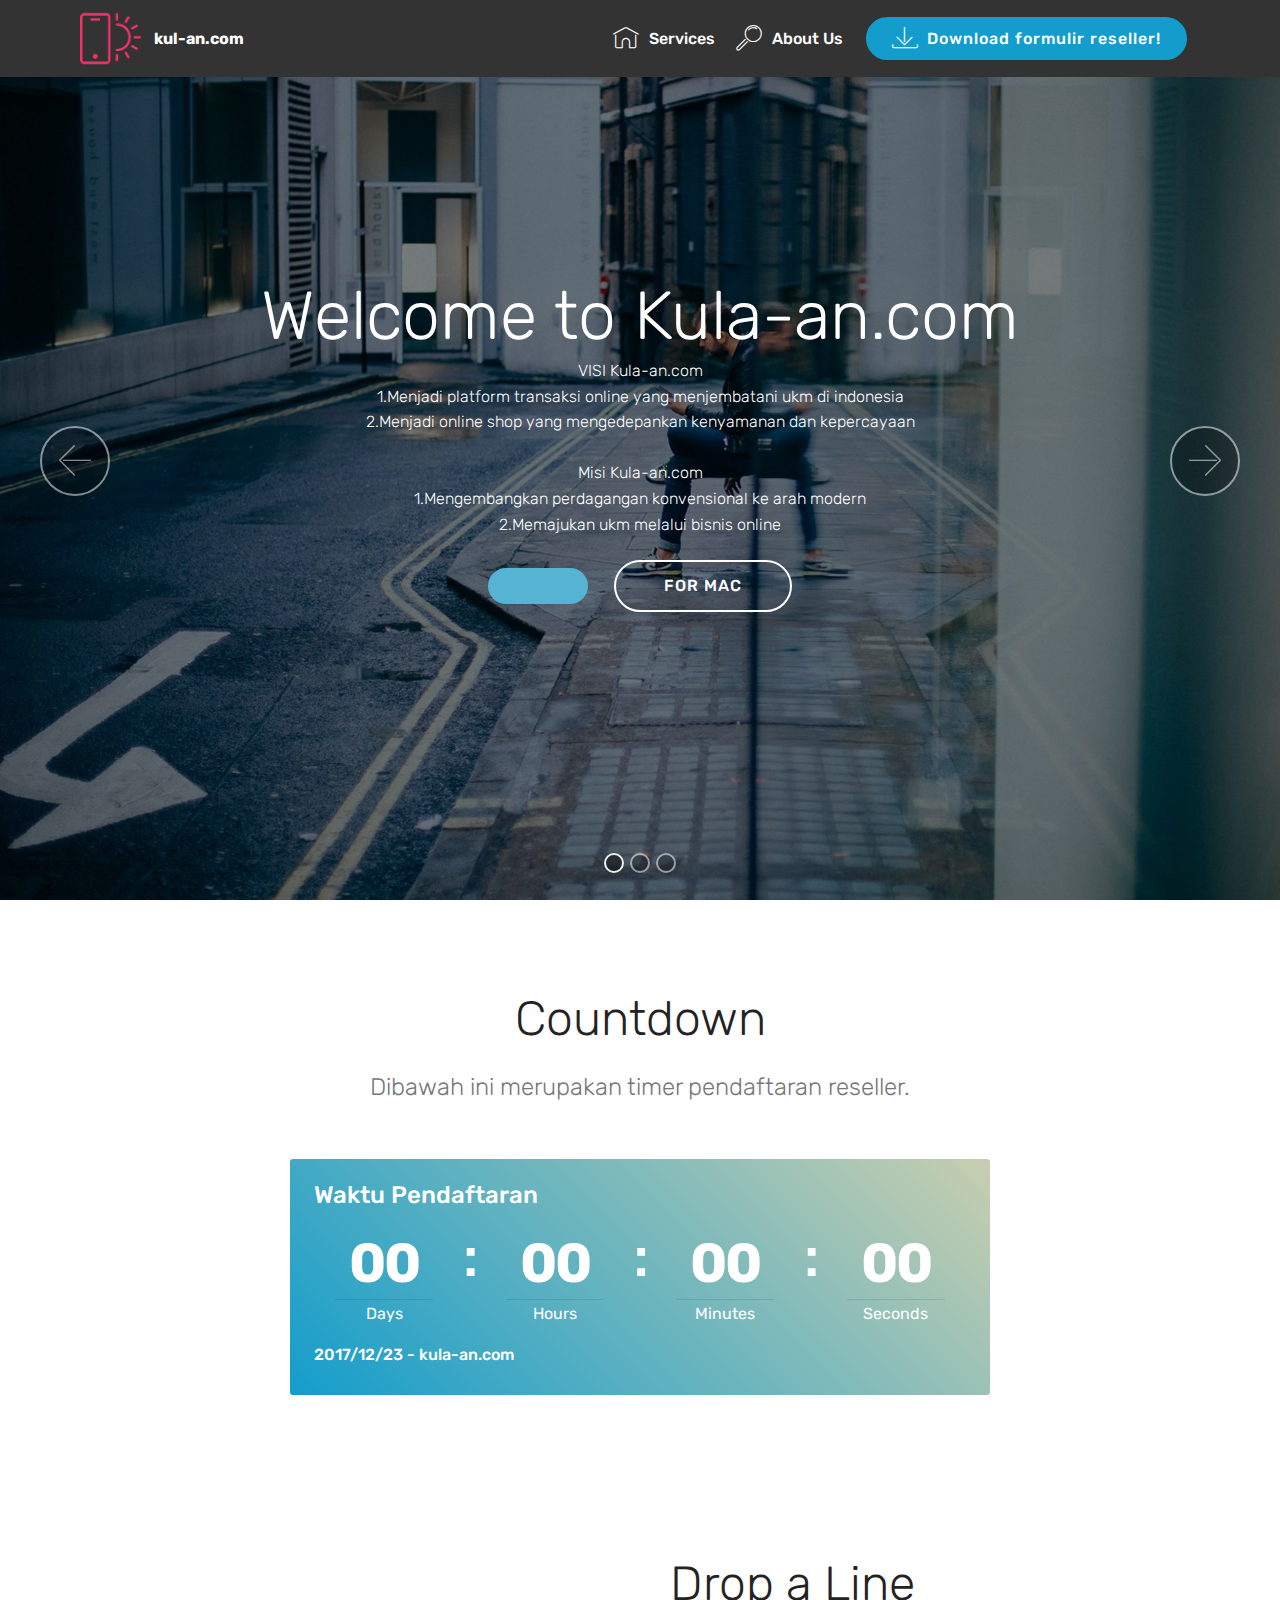
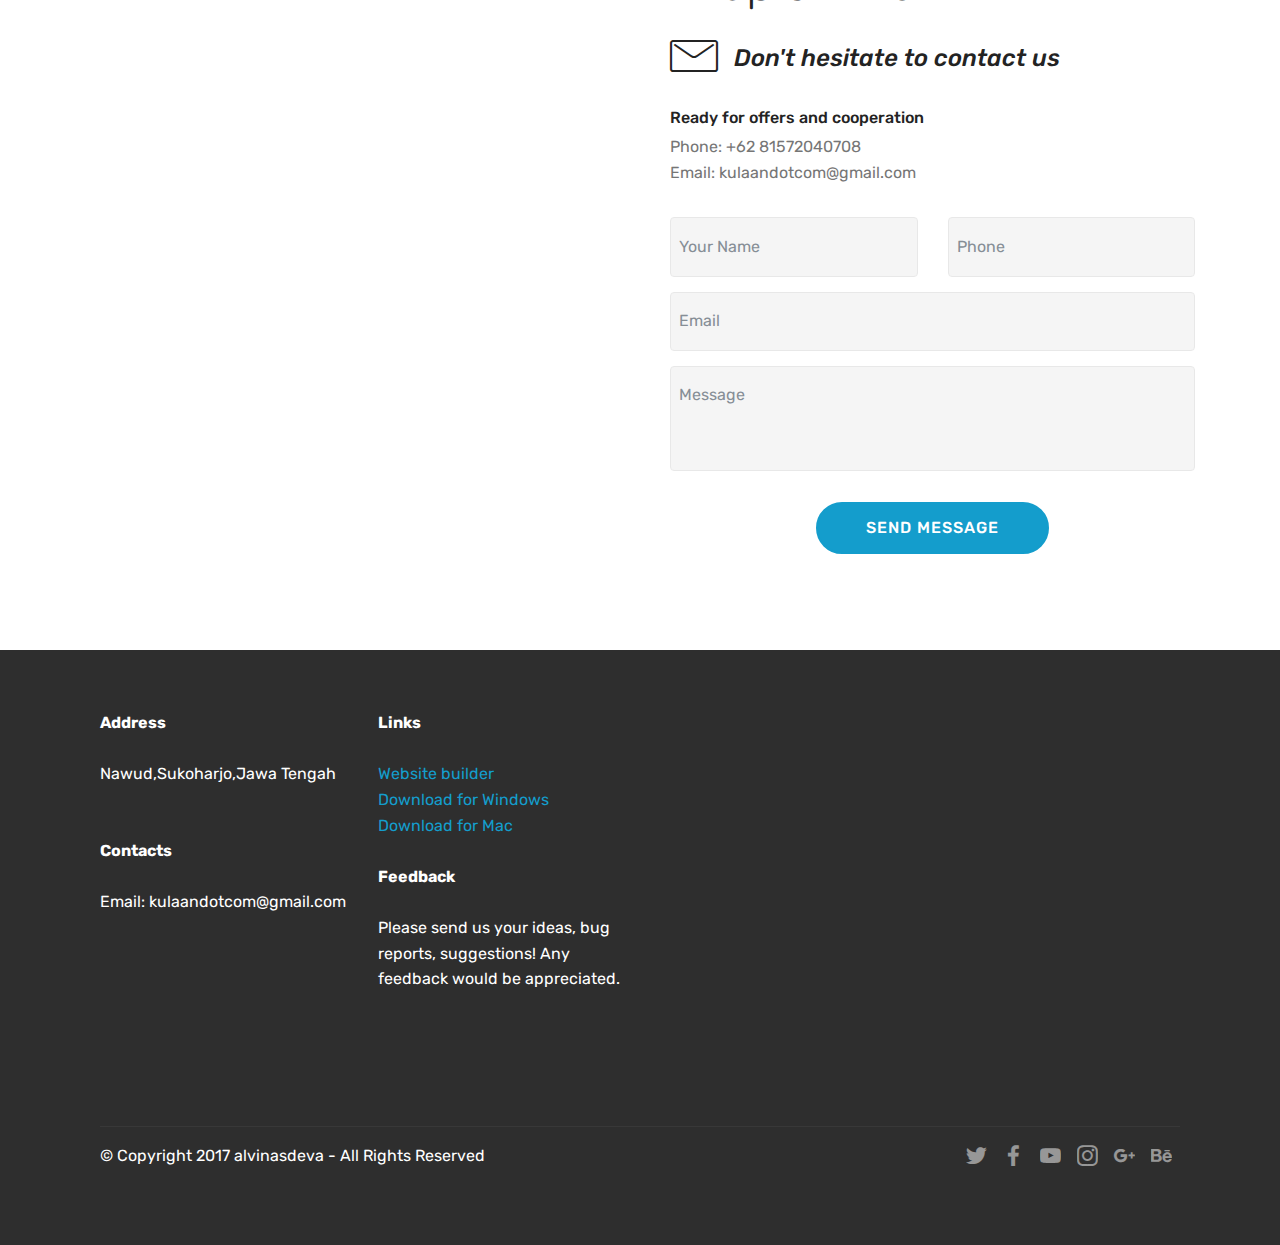
==== commit c4a3d7d2: "create github pages" ====
--- a/index.html
+++ b/index.html
@@ -23,7 +23,7 @@
   
 </head>
 <body>
-<section class="menu cid-qzPVP2RC65" once="menu" id="menu1-z" data-rv-view="320">
+<section class="menu cid-qzPVP2RC65" once="menu" id="menu1-z" data-rv-view="343">
 
     
 
@@ -59,25 +59,28 @@
                         About Us
                     </a>
                 </li></ul>
-            <div class="navbar-buttons mbr-section-btn">
-                <a class="btn btn-sm btn-primary display-4" href="https://mobirise.com">
-                    <span class="mbri-save mbr-iconfont mbr-iconfont-btn "></span>
-                    Try It Now!
-                </a>
-            </div>
+            <div class="navbar-buttons mbr-section-btn"><a class="btn btn-sm btn-primary display-4" href="https://mobirise.com">
+                    <span class="mbri-save mbr-iconfont mbr-iconfont-btn "></span>Download formulir reseller!
+                </a></div>
         </div>
     </nav>
 </section>
 
-<section class="engine"><a href="https://mobirise.co/b">web page creator</a></section><section class="carousel slide cid-qzNEKevy6s" data-interval="false" id="slider1-s" data-rv-view="299">
-
-    
-
-    <div class="full-screen"><div class="mbr-slider slide carousel" data-pause="true" data-keyboard="false" data-ride="false" data-interval="false"><ol class="carousel-indicators"><li data-app-prevent-settings="" data-target="#slider1-s" class=" active" data-slide-to="0"></li><li data-app-prevent-settings="" data-target="#slider1-s" data-slide-to="1"></li><li data-app-prevent-settings="" data-target="#slider1-s" data-slide-to="2"></li></ol><div class="carousel-inner" role="listbox"><div class="carousel-item slider-fullscreen-image active" data-bg-video-slide="false" style="background-image: url(assets/images/1.jpg);"><div class="container container-slide"><div class="image_wrapper"><div class="mbr-overlay"></div><img src="assets/images/1.jpg"><div class="carousel-caption justify-content-center"><div class="col-10 align-center"><h2 class="mbr-fonts-style display-1">FULL SCREEN SLIDER</h2><p class="lead mbr-text mbr-fonts-style display-5">Choose from the large selection of latest pre-made blocks - jumbotrons, hero images, parallax scrolling, video backgrounds, hamburger menu, sticky header and more.</p><div class="mbr-section-btn" buttons="0"><a class="btn  btn-success display-4" href="#bottom">FOR WINDOWS</a> <a class="btn  btn-white-outline display-4" href="https://mobirise.com">FOR MAC</a></div></div></div></div></div></div><div class="carousel-item slider-fullscreen-image" data-bg-video-slide="https://www.youtube.com/watch?v=fwkKc6M60-0"><div class="mbr-overlay"></div><div class="container container-slide"><div class="image_wrapper"><img src="assets/images/2.jpg" style="opacity: 0;"><div class="carousel-caption justify-content-center"><div class="col-10 align-left"><h2 class="mbr-fonts-style display-1">VIDEO SLIDE</h2><p class="lead mbr-text mbr-fonts-style display-5">Slide with youtube video background and color overlay. Title and text are aligned to the left.</p></div></div></div></div></div><div class="carousel-item slider-fullscreen-image" data-bg-video-slide="false" style="background-image: url(assets/images/3.jpg);"><div class="container container-slide"><div class="image_wrapper"><div class="mbr-overlay"></div><img src="assets/images/3.jpg"><div class="carousel-caption justify-content-center"><div class="col-10 align-right"><h2 class="mbr-fonts-style display-1">IMAGE SLIDE</h2><p class="lead mbr-text mbr-fonts-style display-5">Choose from the large selection of latest pre-made blocks - jumbotrons, hero images, parallax scrolling, video backgrounds, hamburger menu, sticky header and more.</p><div class="mbr-section-btn" buttons="0"><a class="btn btn-info display-4" href="https://mobirise.com">FOR WINDOWS</a> <a class="btn  btn-white-outline display-4" href="https://mobirise.com">FOR MAC</a></div></div></div></div></div></div></div><a data-app-prevent-settings="" class="carousel-control carousel-control-prev" role="button" data-slide="prev" href="#slider1-s"><span aria-hidden="true" class="mbri-left mbr-iconfont"></span><span class="sr-only">Previous</span></a><a data-app-prevent-settings="" class="carousel-control carousel-control-next" role="button" data-slide="next" href="#slider1-s"><span aria-hidden="true" class="mbri-right mbr-iconfont"></span><span class="sr-only">Next</span></a></div></div>
-
-</section>
-
-<section class="countdown2 cid-qzNFqFlBC6" id="countdown2-v" data-rv-view="311">
+<section class="engine"><a href="https://mobirise.co/n">bootstrap modal form</a></section><section class="carousel slide cid-qzNEKevy6s" data-interval="false" id="slider1-s" data-rv-view="322">
+
+    
+
+    <div class="full-screen"><div class="mbr-slider slide carousel" data-pause="true" data-keyboard="false" data-ride="false" data-interval="false"><ol class="carousel-indicators"><li data-app-prevent-settings="" data-target="#slider1-s" class=" active" data-slide-to="0"></li><li data-app-prevent-settings="" data-target="#slider1-s" data-slide-to="1"></li><li data-app-prevent-settings="" data-target="#slider1-s" data-slide-to="2"></li></ol><div class="carousel-inner" role="listbox"><div class="carousel-item slider-fullscreen-image active" data-bg-video-slide="false" style="background-image: url(assets/images/1.jpg);"><div class="container container-slide"><div class="image_wrapper"><div class="mbr-overlay"></div><img src="assets/images/1.jpg"><div class="carousel-caption justify-content-center"><div class="col-10 align-center"><h2 class="mbr-fonts-style display-1">Welcome to Kula-an.com</h2><p class="lead mbr-text mbr-fonts-style display-4">VISI Kula-an.com
+<br>1.Menjadi platform transaksi online yang menjembatani ukm di indonesia
+<br>2.Menjadi online shop yang mengedepankan kenyamanan dan kepercayaan
+<br>
+<br>Misi Kula-an.com
+<br>1.Mengembangkan perdagangan konvensional ke arah modern
+<br>2.Memajukan ukm melalui bisnis online</p><div class="mbr-section-btn" buttons="0"><a class="btn  btn-success display-4" href="#bottom"></a> <a class="btn  btn-white-outline display-4" href="https://mobirise.com">FOR MAC</a></div></div></div></div></div></div><div class="carousel-item slider-fullscreen-image" data-bg-video-slide="https://www.youtube.com/watch?v=fwkKc6M60-0"><div class="mbr-overlay"></div><div class="container container-slide"><div class="image_wrapper"><img src="assets/images/2.jpg" style="opacity: 0;"><div class="carousel-caption justify-content-center"><div class="col-10 align-left"><h2 class="mbr-fonts-style display-1">VIDEO SLIDE</h2><p class="lead mbr-text mbr-fonts-style display-5">Slide with youtube video background and color overlay. Title and text are aligned to the left.</p></div></div></div></div></div><div class="carousel-item slider-fullscreen-image" data-bg-video-slide="false" style="background-image: url(assets/images/3.jpg);"><div class="container container-slide"><div class="image_wrapper"><div class="mbr-overlay"></div><img src="assets/images/3.jpg"><div class="carousel-caption justify-content-center"><div class="col-10 align-right"><h2 class="mbr-fonts-style display-1">IMAGE SLIDE</h2><p class="lead mbr-text mbr-fonts-style display-5">Choose from the large selection of latest pre-made blocks - jumbotrons, hero images, parallax scrolling, video backgrounds, hamburger menu, sticky header and more.</p><div class="mbr-section-btn" buttons="0"><a class="btn btn-info display-4" href="https://mobirise.com">FOR WINDOWS</a> <a class="btn  btn-white-outline display-4" href="https://mobirise.com">FOR MAC</a></div></div></div></div></div></div></div><a data-app-prevent-settings="" class="carousel-control carousel-control-prev" role="button" data-slide="prev" href="#slider1-s"><span aria-hidden="true" class="mbri-left mbr-iconfont"></span><span class="sr-only">Previous</span></a><a data-app-prevent-settings="" class="carousel-control carousel-control-next" role="button" data-slide="next" href="#slider1-s"><span aria-hidden="true" class="mbri-right mbr-iconfont"></span><span class="sr-only">Next</span></a></div></div>
+
+</section>
+
+<section class="countdown2 cid-qzNFqFlBC6" id="countdown2-v" data-rv-view="334">
 
     
 
@@ -87,14 +90,13 @@
         <h2 class="mbr-section-title pb-3 align-center mbr-fonts-style display-2">
             Countdown
         </h2>
-        <h3 class="mbr-section-subtitle align-center mbr-fonts-style display-5">
-            Responsive countdown on the panel with text. Use the block parameters to show/hide texts, change panel and countdown colors and other.
+        <h3 class="mbr-section-subtitle align-center mbr-fonts-style display-5">Dibawah ini merupakan timer pendaftaran reseller.
         </h3>
     </div>
     <div class="container pt-5 mt-2">
         <div class=" countdown-cont align-center p-4">
             <div class="event-name align-left mbr-white ">
-                <h4 class="mbr-fonts-style display-5">EVENT NAME</h4>
+                <h4 class="mbr-fonts-style display-5">Waktu Pendaftaran</h4>
             </div>
             <div class="countdown align-center py-2" data-due-date="2018/01/01">
             </div>
@@ -103,7 +105,7 @@
             <div class="minutesCountdown" title="Minutes"></div>
             <div class="secondsCountdown" title="Seconds"></div>
             <div class="event-date align-left mbr-white">
-                <h5 class="mbr-fonts-style display-7">2018/01/01 - Lorem ipsum</h5>
+                <h5 class="mbr-fonts-style display-7">2017/12/23 - kula-an.com</h5>
             </div>
         </div>
 
@@ -111,7 +113,7 @@
     </div>
 </section>
 
-<section class="mbr-section form4 cid-qzNFAcppTy" id="form4-w" data-rv-view="314">
+<section class="mbr-section form4 cid-qzNFAcppTy" id="form4-w" data-rv-view="337">
 
     
 
@@ -139,16 +141,13 @@
                             Ready for offers and cooperation
                         </h5>
                         <p class="mbr-text align-left mbr-fonts-style display-7">
-                            Phone: +1 (0) 000 0000 001 <br>
-                            Email: youremail@mail.com
-                        </p>
+                            Phone: +62 81572040708<br>
+                            Email: kulaandotcom@gmail.com</p>
                     </div>
                 </div>
                 <div data-form-type="formoid">
-                    <div data-form-alert="" hidden="">
-                        Thanks for filling out the form!
-                    </div>
-                    <form class="block mbr-form" action="https://mobirise.com/" method="post" data-form-title="Mobirise Form"><input type="hidden" data-form-email="true" value="e/Ov4oA2Hq7INeDpGK3qwf03QFyJCM086NWaSZtvCrXo5POdQzQf7UKjg/guedYx1lKofzGlaKEf2QCDMVBFIkT0RPpQFMOndtFgTbhWJTBfPWBr5c0uxUBsX3XP+g0i">
+                    <div data-form-alert="" hidden="">Thanks for filling out the form!</div>
+                    <form class="block mbr-form" action="https://mobirise.com/" method="post" data-form-title="Mobirise Form"><input type="hidden" data-form-email="true" value="qeZbFFXhgfLb/6GB7L0c+BMfzFiT/lIvEhKIjFazoeQixvFl5sbN4hhQ/Zql5XunzvrGSaOwvdWqb+akhdxSsxyqEXOypndV9WaPN42kYP1CSZHPaz9aeYURAxL8FT+H">
                         <div class="row">
                             <div class="col-md-6 multi-horizontal" data-for="name">
                                 <input type="text" class="form-control input" name="name" data-form-field="Name" placeholder="Your Name" required="" id="name-form4-w">
@@ -171,7 +170,7 @@
     </div>
 </section>
 
-<section class="cid-qzNFG2jUJd" id="footer2-x" data-rv-view="317">
+<section class="cid-qzNFG2jUJd" id="footer2-x" data-rv-view="340">
 
     
 
@@ -183,16 +182,11 @@
                 <p class="mbr-text">
                     <strong>Address</strong>
                     <br>
-                    <br>1234 Street Name
-                    <br>City, AA 99999
-                    <br>
+                    <br>Nawud,Sukoharjo,Jawa Tengah&nbsp;<br>
                     <br>
                     <br><strong>Contacts</strong>
                     <br>
-                    <br>Email: support@mobirise.com
-                    <br>Phone: +1 (0) 000 0000 001
-                    <br>Fax: +1 (0) 000 0000 002
-                </p>
+                    <br>Email: kulaandotcom@gmail.com<br><br></p>
             </div>
             <div class="col-12 col-md-3 mbr-fonts-style display-7">
                 <p class="mbr-text">
@@ -220,7 +214,7 @@
             <div class="media-container-row mbr-white">
                 <div class="col-sm-6 copyright">
                     <p class="mbr-text mbr-fonts-style display-7">
-                        © Copyright 2017 deva - All Rights Reserved
+                        © Copyright 2017 alvinasdeva - All Rights Reserved
                     </p>
                 </div>
                 <div class="col-md-6">
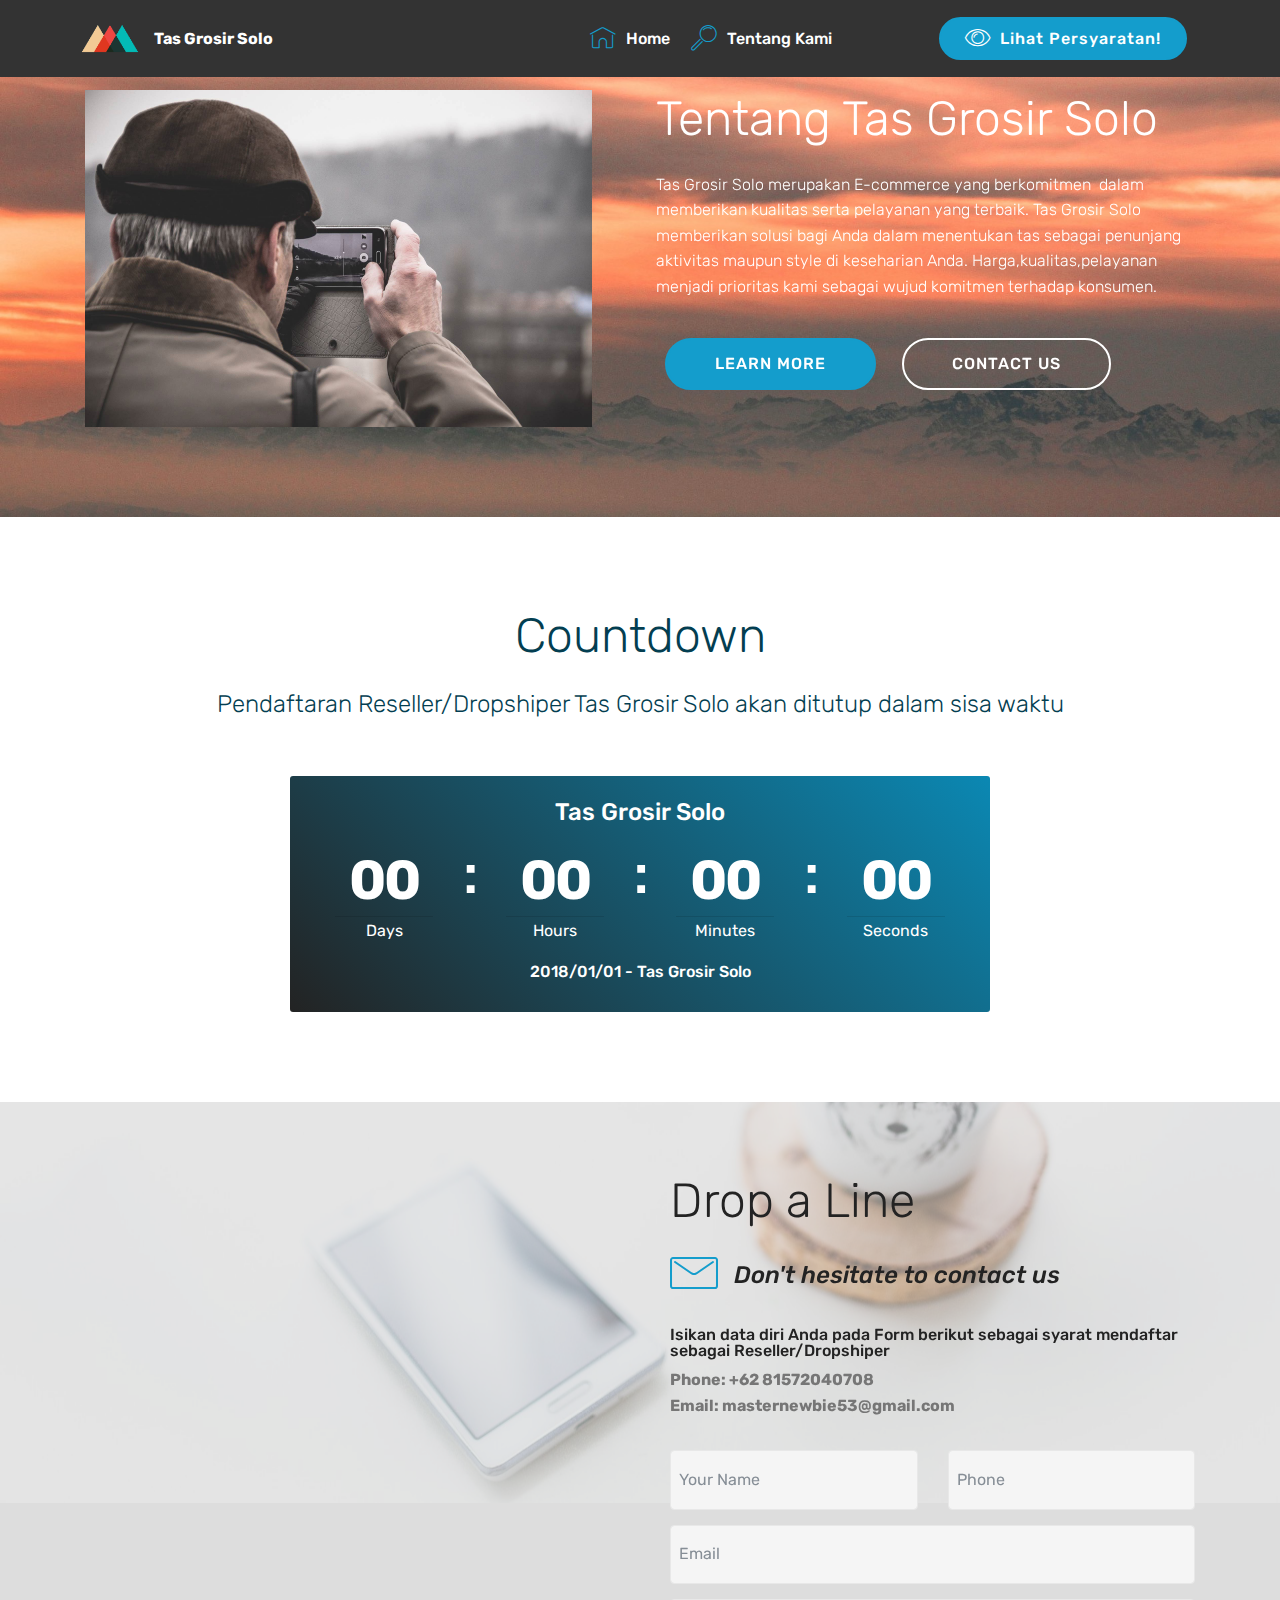
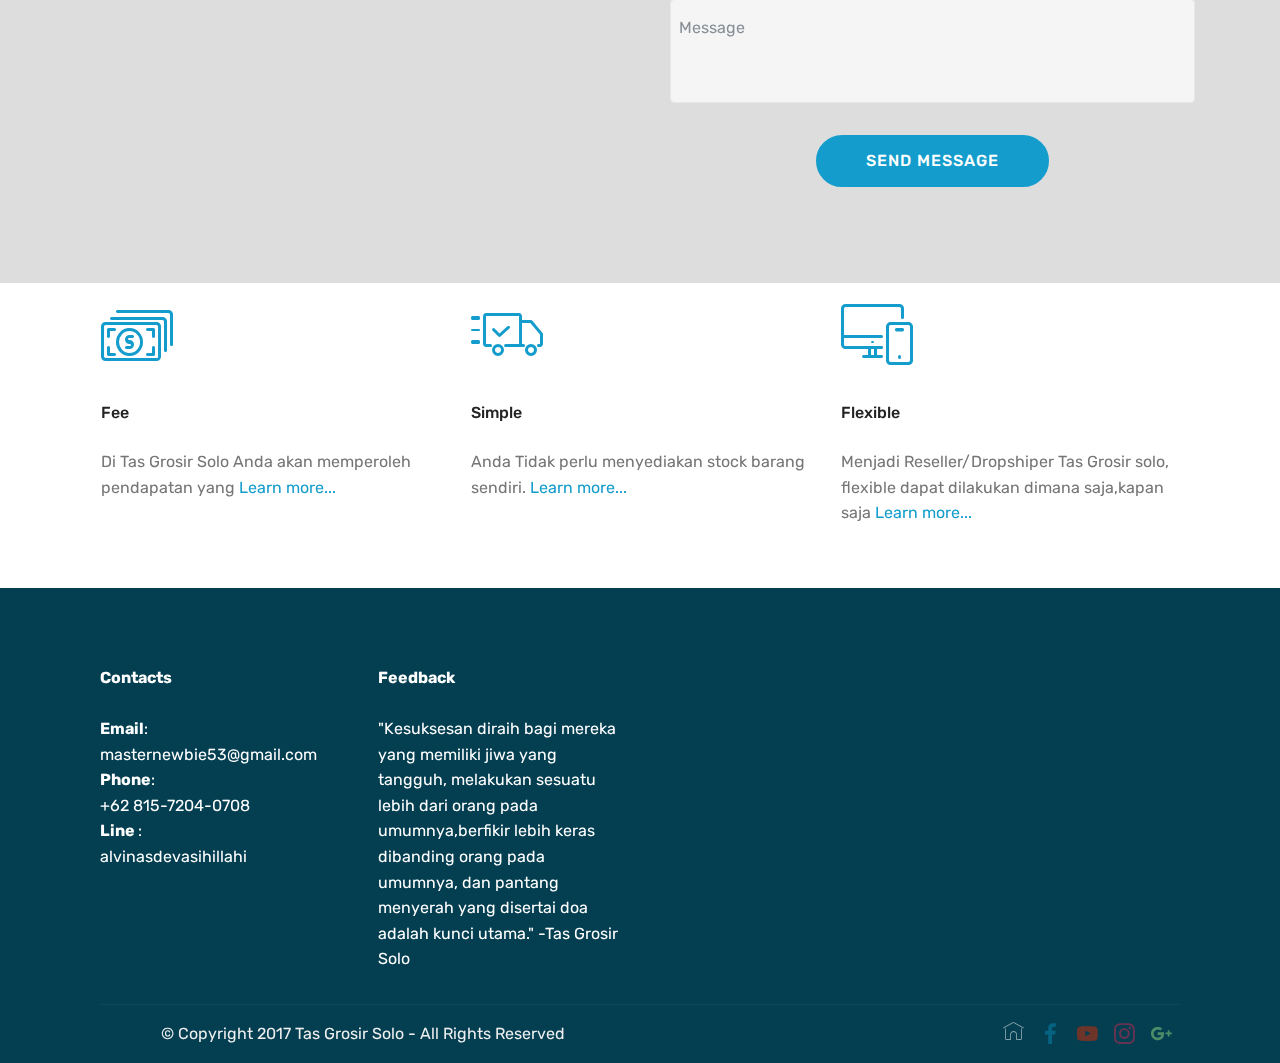
==== commit bbc0f722: "create github pages" ====
--- a/index.html
+++ b/index.html
@@ -6,7 +6,7 @@
   <meta http-equiv="X-UA-Compatible" content="IE=edge">
   <meta name="generator" content="Mobirise v4.4.0, mobirise.com">
   <meta name="viewport" content="width=device-width, initial-scale=1">
-  <link rel="shortcut icon" href="assets/images/logo2.png" type="image/x-icon">
+  <link rel="shortcut icon" href="assets/images/tri-450x450.png" type="image/x-icon">
   <meta name="description" content="">
   <title>Home</title>
   <link rel="stylesheet" href="assets/web/assets/mobirise-icons/mobirise-icons.css">
@@ -23,7 +23,7 @@
   
 </head>
 <body>
-<section class="menu cid-qzPVP2RC65" once="menu" id="menu1-z" data-rv-view="343">
+<section class="menu cid-qzPVP2RC65" once="menu" id="menu1-z" data-rv-view="84">
 
     
 
@@ -39,48 +39,55 @@
         <div class="menu-logo">
             <div class="navbar-brand">
                 <span class="navbar-logo">
-                    <a href="https://mobirise.com">
-                         <img src="assets/images/logo2.png" alt="Mobirise" media-simple="true" style="height: 3.8rem;">
-                    </a>
+                    
+                         <img src="assets/images/tri-450x450.png" alt="Mobirise" title="" media-simple="true" style="height: 3.8rem;">
+                    
                 </span>
-                <span class="navbar-caption-wrap"><a class="navbar-caption text-white display-4" href="https://mobirise.com">kul-an.com</a></span>
+                <span class="navbar-caption-wrap"><a class="navbar-caption text-white display-4" href="#top">Tas Grosir Solo</a></span>
             </div>
         </div>
         <div class="collapse navbar-collapse" id="navbarSupportedContent">
             <ul class="navbar-nav nav-dropdown" data-app-modern-menu="true"><li class="nav-item">
-                    <a class="nav-link link text-white display-4" href="https://mobirise.com">
-                        <span class="mbri-home mbr-iconfont mbr-iconfont-btn"></span>
-                        Services
-                    </a>
+                    <a class="nav-link link text-white display-4" href="index.html#header3-10"><span class="mbri-home mbr-iconfont mbr-iconfont-btn" style="color: rgb(20, 157, 204);"></span>Home</a>
                 </li>
                 <li class="nav-item">
-                    <a class="nav-link link text-white display-4" href="https://mobirise.com">
-                        <span class="mbri-search mbr-iconfont mbr-iconfont-btn"></span>
-                        About Us
-                    </a>
+                    <a class="nav-link link text-white display-4" href="index.html#header3-10"><span class="mbri-search mbr-iconfont mbr-iconfont-btn" style="color: rgb(20, 157, 204);"></span>
+                        Tentang Kami &nbsp; &nbsp; &nbsp; &nbsp; &nbsp; &nbsp; &nbsp; &nbsp; &nbsp; &nbsp;&nbsp;</a>
                 </li></ul>
-            <div class="navbar-buttons mbr-section-btn"><a class="btn btn-sm btn-primary display-4" href="https://mobirise.com">
-                    <span class="mbri-save mbr-iconfont mbr-iconfont-btn "></span>Download formulir reseller!
+            <div class="navbar-buttons mbr-section-btn"><a class="btn btn-sm btn-primary display-4" href="page1.html#progress-bars1-17"><span class="mbri-preview mbr-iconfont mbr-iconfont-btn" style="color: rgb(255, 255, 255);"></span>
+                    Lihat Persyaratan!
                 </a></div>
         </div>
     </nav>
 </section>
 
-<section class="engine"><a href="https://mobirise.co/n">bootstrap modal form</a></section><section class="carousel slide cid-qzNEKevy6s" data-interval="false" id="slider1-s" data-rv-view="322">
-
-    
-
-    <div class="full-screen"><div class="mbr-slider slide carousel" data-pause="true" data-keyboard="false" data-ride="false" data-interval="false"><ol class="carousel-indicators"><li data-app-prevent-settings="" data-target="#slider1-s" class=" active" data-slide-to="0"></li><li data-app-prevent-settings="" data-target="#slider1-s" data-slide-to="1"></li><li data-app-prevent-settings="" data-target="#slider1-s" data-slide-to="2"></li></ol><div class="carousel-inner" role="listbox"><div class="carousel-item slider-fullscreen-image active" data-bg-video-slide="false" style="background-image: url(assets/images/1.jpg);"><div class="container container-slide"><div class="image_wrapper"><div class="mbr-overlay"></div><img src="assets/images/1.jpg"><div class="carousel-caption justify-content-center"><div class="col-10 align-center"><h2 class="mbr-fonts-style display-1">Welcome to Kula-an.com</h2><p class="lead mbr-text mbr-fonts-style display-4">VISI Kula-an.com
-<br>1.Menjadi platform transaksi online yang menjembatani ukm di indonesia
-<br>2.Menjadi online shop yang mengedepankan kenyamanan dan kepercayaan
-<br>
-<br>Misi Kula-an.com
-<br>1.Mengembangkan perdagangan konvensional ke arah modern
-<br>2.Memajukan ukm melalui bisnis online</p><div class="mbr-section-btn" buttons="0"><a class="btn  btn-success display-4" href="#bottom"></a> <a class="btn  btn-white-outline display-4" href="https://mobirise.com">FOR MAC</a></div></div></div></div></div></div><div class="carousel-item slider-fullscreen-image" data-bg-video-slide="https://www.youtube.com/watch?v=fwkKc6M60-0"><div class="mbr-overlay"></div><div class="container container-slide"><div class="image_wrapper"><img src="assets/images/2.jpg" style="opacity: 0;"><div class="carousel-caption justify-content-center"><div class="col-10 align-left"><h2 class="mbr-fonts-style display-1">VIDEO SLIDE</h2><p class="lead mbr-text mbr-fonts-style display-5">Slide with youtube video background and color overlay. Title and text are aligned to the left.</p></div></div></div></div></div><div class="carousel-item slider-fullscreen-image" data-bg-video-slide="false" style="background-image: url(assets/images/3.jpg);"><div class="container container-slide"><div class="image_wrapper"><div class="mbr-overlay"></div><img src="assets/images/3.jpg"><div class="carousel-caption justify-content-center"><div class="col-10 align-right"><h2 class="mbr-fonts-style display-1">IMAGE SLIDE</h2><p class="lead mbr-text mbr-fonts-style display-5">Choose from the large selection of latest pre-made blocks - jumbotrons, hero images, parallax scrolling, video backgrounds, hamburger menu, sticky header and more.</p><div class="mbr-section-btn" buttons="0"><a class="btn btn-info display-4" href="https://mobirise.com">FOR WINDOWS</a> <a class="btn  btn-white-outline display-4" href="https://mobirise.com">FOR MAC</a></div></div></div></div></div></div></div><a data-app-prevent-settings="" class="carousel-control carousel-control-prev" role="button" data-slide="prev" href="#slider1-s"><span aria-hidden="true" class="mbri-left mbr-iconfont"></span><span class="sr-only">Previous</span></a><a data-app-prevent-settings="" class="carousel-control carousel-control-next" role="button" data-slide="next" href="#slider1-s"><span aria-hidden="true" class="mbri-right mbr-iconfont"></span><span class="sr-only">Next</span></a></div></div>
-
-</section>
-
-<section class="countdown2 cid-qzNFqFlBC6" id="countdown2-v" data-rv-view="334">
+<section class="engine"><a href="https://mobirise.co/g">create your own website for free</a></section><section class="header3 cid-qzTB3QcVeg mbr-parallax-background" id="header3-10" data-rv-view="69">
+
+    
+
+    
+
+    <div class="container">
+        <div class="media-container-row">
+            <div class="mbr-figure" style="width: 100%;">
+                <img src="assets/images/3.jpg" alt="Mobirise" title="" media-simple="true">
+            </div>
+
+            <div class="media-content">
+                <h1 class="mbr-section-title mbr-white pb-3 mbr-fonts-style display-2">Tentang Tas Grosir Solo</h1>
+                
+                <div class="mbr-section-text mbr-white pb-3 ">
+                    <p class="mbr-text mbr-fonts-style display-4">Tas Grosir Solo merupakan E-commerce yang berkomitmen &nbsp;dalam memberikan kualitas serta pelayanan yang terbaik. Tas Grosir Solo memberikan solusi bagi Anda dalam menentukan tas sebagai penunjang aktivitas maupun style di keseharian Anda. Harga,kualitas,pelayanan menjadi prioritas kami sebagai wujud komitmen terhadap konsumen.</p>
+                </div>
+                <div class="mbr-section-btn"><a class="btn btn-md btn-primary display-4" href="index.html#features5-11">LEARN MORE</a>
+                    <a class="btn btn-md btn-white-outline display-4" href="#bottom">CONTACT US</a></div>
+            </div>
+        </div>
+    </div>
+
+</section>
+
+<section class="countdown2 cid-qzNFqFlBC6" id="countdown2-v" data-rv-view="72">
 
     
 
@@ -90,13 +97,12 @@
         <h2 class="mbr-section-title pb-3 align-center mbr-fonts-style display-2">
             Countdown
         </h2>
-        <h3 class="mbr-section-subtitle align-center mbr-fonts-style display-5">Dibawah ini merupakan timer pendaftaran reseller.
-        </h3>
+        <h3 class="mbr-section-subtitle align-center mbr-fonts-style display-5">Pendaftaran Reseller/Dropshiper Tas Grosir Solo akan ditutup dalam sisa waktu</h3>
     </div>
     <div class="container pt-5 mt-2">
         <div class=" countdown-cont align-center p-4">
             <div class="event-name align-left mbr-white ">
-                <h4 class="mbr-fonts-style display-5">Waktu Pendaftaran</h4>
+                <h4 class="mbr-fonts-style display-5">Tas Grosir Solo</h4>
             </div>
             <div class="countdown align-center py-2" data-due-date="2018/01/01">
             </div>
@@ -105,7 +111,7 @@
             <div class="minutesCountdown" title="Minutes"></div>
             <div class="secondsCountdown" title="Seconds"></div>
             <div class="event-date align-left mbr-white">
-                <h5 class="mbr-fonts-style display-7">2017/12/23 - kula-an.com</h5>
+                <h5 class="mbr-fonts-style display-7">2018/01/01 - Tas Grosir Solo</h5>
             </div>
         </div>
 
@@ -113,11 +119,12 @@
     </div>
 </section>
 
-<section class="mbr-section form4 cid-qzNFAcppTy" id="form4-w" data-rv-view="337">
-
-    
-
-    
+<section class="mbr-section form4 cid-qzNFAcppTy mbr-parallax-background" id="form4-w" data-rv-view="75">
+
+    
+
+    <div class="mbr-overlay" style="opacity: 0.5; background-color: rgb(204, 204, 204);">
+    </div>
     <div class="container">
         <div class="row">
             <div class="col-md-6">
@@ -130,24 +137,23 @@
                 <div>
                     <div class="icon-block pb-3">
                         <span class="icon-block__icon">
-                            <span class="mbri-letter mbr-iconfont" media-simple="true"></span>
+                            <span class="mbr-iconfont mbri-letter" style="color: rgb(20, 157, 204);" media-simple="true"></span>
                         </span>
                         <h4 class="icon-block__title align-left mbr-fonts-style display-5">
                             Don't hesitate to contact us
                         </h4>
                     </div>
                     <div class="icon-contacts pb-3">
-                        <h5 class="align-left mbr-fonts-style display-7">
-                            Ready for offers and cooperation
-                        </h5>
-                        <p class="mbr-text align-left mbr-fonts-style display-7">
-                            Phone: +62 81572040708<br>
-                            Email: kulaandotcom@gmail.com</p>
+                        <h5 class="align-left mbr-fonts-style display-7">Isikan data diri Anda pada Form berikut sebagai syarat mendaftar sebagai Reseller/Dropshiper&nbsp;</h5>
+                        <p class="mbr-text align-left mbr-fonts-style display-7"><strong>
+                            Phone: +62 81572040708&nbsp;<br>
+                            Email: masternewbie53@gmail.com
+                        </strong></p>
                     </div>
                 </div>
                 <div data-form-type="formoid">
                     <div data-form-alert="" hidden="">Thanks for filling out the form!</div>
-                    <form class="block mbr-form" action="https://mobirise.com/" method="post" data-form-title="Mobirise Form"><input type="hidden" data-form-email="true" value="qeZbFFXhgfLb/6GB7L0c+BMfzFiT/lIvEhKIjFazoeQixvFl5sbN4hhQ/Zql5XunzvrGSaOwvdWqb+akhdxSsxyqEXOypndV9WaPN42kYP1CSZHPaz9aeYURAxL8FT+H">
+                    <form class="block mbr-form" action="https://mobirise.com/" method="post" data-form-title="Mobirise Form"><input type="hidden" data-form-email="true" value="wpMTqScAI3AM1JKWwgii/g19KM7btP83fjyG5i831/9rlLvl6EjF1m6nuw7c9KhQb54BJk+AzHvQukVTXrj2BXhUGh0bePsPbd/LISBVsWDLVht35UAuBgI7E3OcgV+P">
                         <div class="row">
                             <div class="col-md-6 multi-horizontal" data-for="name">
                                 <input type="text" class="form-control input" name="name" data-form-field="Name" placeholder="Your Name" required="" id="name-form4-w">
@@ -170,7 +176,53 @@
     </div>
 </section>
 
-<section class="cid-qzNFG2jUJd" id="footer2-x" data-rv-view="340">
+<section class="features5 cid-qzTMUw6TKV" id="features5-11" data-rv-view="78">
+    
+    
+
+    
+    <div class="container">
+        <div class="media-container-row">
+
+            <div class="card p-3 col-12 col-md-6 col-lg-4">
+                <div class="card-img pb-3">
+                    <a href="page1.html#content11-15"><span class="mbr-iconfont mbri-cash" style="color: rgb(20, 157, 204);" media-simple="true"></span></a>
+                </div>
+                <div class="card-box">
+                    <h4 class="card-title py-3 mbr-fonts-style display-7">Fee</h4>
+                    <p class="mbr-text mbr-fonts-style display-7">Di Tas Grosir Solo Anda akan memperoleh pendapatan yang&nbsp;<a href="page1.html#content11-15">Learn more...</a>
+                    </p>
+                </div>
+            </div>
+
+            <div class="card p-3 col-12 col-md-6 col-lg-4">
+                <div class="card-img pb-3">
+                    <a href="page1.html#content11-15"><span class="mbr-iconfont mbri-delivery" style="color: rgb(20, 157, 204);" media-simple="true"></span></a>
+                </div>
+                <div class="card-box">
+                    <h4 class="card-title py-3 mbr-fonts-style display-7">Simple</h4>
+                    <p class="mbr-text mbr-fonts-style display-7">Anda Tidak perlu menyediakan stock barang sendiri. <a href="page1.html#content11-15">Learn more...</a>
+                    </p>
+                </div>
+            </div>
+
+            <div class="card p-3 col-12 col-md-6 col-lg-4">
+                <div class="card-img pb-3">
+                    <a href="page1.html#content11-15"><span class="mbr-iconfont mbri-responsive" style="color: rgb(20, 157, 204);" media-simple="true"></span></a>
+                </div>
+                <div class="card-box">
+                    <h4 class="card-title py-3 mbr-fonts-style display-7">Flexible</h4>
+                    <p class="mbr-text mbr-fonts-style display-7">Menjadi Reseller/Dropshiper Tas Grosir solo, flexible dapat dilakukan dimana saja,kapan saja&nbsp;<a href="page1.html#content11-15">Learn more...</a>
+                    </p>
+                </div>
+            </div>
+
+            
+        </div>
+    </div>
+</section>
+
+<section class="cid-qzNFG2jUJd" id="footer2-x" data-rv-view="81">
 
     
 
@@ -179,27 +231,18 @@
     <div class="container">
         <div class="media-container-row content mbr-white">
             <div class="col-12 col-md-3 mbr-fonts-style display-7">
-                <p class="mbr-text">
-                    <strong>Address</strong>
-                    <br>
-                    <br>Nawud,Sukoharjo,Jawa Tengah&nbsp;<br>
+                <p class="mbr-text">&nbsp;<br>
                     <br>
                     <br><strong>Contacts</strong>
                     <br>
-                    <br>Email: kulaandotcom@gmail.com<br><br></p>
+                    <br><strong>Email</strong>: masternewbie53@gmail.com
+                    <br><strong>Phone</strong>:<br> +62 815-7204-0708&nbsp;<br><strong>Line </strong>: <br>alvinasdevasihillahi</p>
             </div>
             <div class="col-12 col-md-3 mbr-fonts-style display-7">
-                <p class="mbr-text">
-                    <strong>Links</strong>
+                <p class="mbr-text"><br>
+                    <br><strong><br></strong><strong>Feedback</strong>
                     <br>
-                    <br><a class="text-primary" href="https://mobirise.com/">Website builder</a>
-                    <br><a class="text-primary" href="https://mobirise.com/mobirise-free-win.zip">Download for Windows</a>
-                    <br><a class="text-primary" href="https: //mobirise.com/mobirise-free-mac.zip">Download for Mac</a>
-                    <br>
-                    <br><strong>Feedback</strong>
-                    <br>
-                    <br>Please send us your ideas, bug reports, suggestions! Any feedback would be appreciated.
-                </p>
+                    <br>"Kesuksesan diraih bagi mereka yang memiliki jiwa yang tangguh, melakukan sesuatu lebih dari orang pada umumnya,berfikir lebih keras dibanding orang pada umumnya, dan pantang menyerah yang disertai doa adalah kunci utama." -Tas Grosir Solo</p>
             </div>
             <div class="col-12 col-md-6">
                 <div class="google-map"><iframe frameborder="0" style="border:0" src="https://www.google.com/maps/embed/v1/place?key=AIzaSyA0Dx_boXQiwvdz8sJHoYeZNVTdoWONYkU&amp;q=place_id:ChIJn6wOs6lZwokRLKy1iqRcoKw" allowfullscreen=""></iframe></div>
@@ -214,41 +257,37 @@
             <div class="media-container-row mbr-white">
                 <div class="col-sm-6 copyright">
                     <p class="mbr-text mbr-fonts-style display-7">
-                        © Copyright 2017 alvinasdeva - All Rights Reserved
+                        © Copyright 2017 Tas Grosir Solo - All Rights Reserved
                     </p>
                 </div>
                 <div class="col-md-6">
                     <div class="social-list align-right">
                         <div class="soc-item">
-                            <a href="https://twitter.com/mobirise" target="_blank">
-                                <span class="socicon-twitter socicon mbr-iconfont mbr-iconfont-social" media-simple="true"></span>
-                            </a>
-                        </div>
-                        <div class="soc-item">
-                            <a href="https://www.facebook.com/pages/Mobirise/1616226671953247" target="_blank">
-                                <span class="socicon-facebook socicon mbr-iconfont mbr-iconfont-social" media-simple="true"></span>
-                            </a>
-                        </div>
-                        <div class="soc-item">
-                            <a href="https://www.youtube.com/c/mobirise" target="_blank">
-                                <span class="socicon-youtube socicon mbr-iconfont mbr-iconfont-social" media-simple="true"></span>
-                            </a>
-                        </div>
-                        <div class="soc-item">
-                            <a href="https://instagram.com/mobirise" target="_blank">
-                                <span class="socicon-instagram socicon mbr-iconfont mbr-iconfont-social" media-simple="true"></span>
+                            <a href="#top" target="_blank">
+                                <span class="mbr-iconfont mbr-iconfont-social mbri-home" style="color: rgb(255, 255, 255);" media-simple="true"></span>
+                            </a>
+                        </div>
+                        <div class="soc-item">
+                            <a href="https://www.facebook.com" target="_blank">
+                                <span class="mbr-iconfont mbr-iconfont-social socicon-facebook socicon" style="color: rgb(11, 136, 179);" media-simple="true"></span>
+                            </a>
+                        </div>
+                        <div class="soc-item">
+                            <a href="https://www.youtube.com" target="_blank">
+                                <span class="mbr-iconfont mbr-iconfont-social socicon-youtube socicon" style="color: rgb(215, 43, 2);" media-simple="true"></span>
+                            </a>
+                        </div>
+                        <div class="soc-item">
+                            <a href="https://instagram.com" target="_blank">
+                                <span class="mbr-iconfont mbr-iconfont-social socicon-instagram socicon" style="color: rgb(204, 41, 82);" media-simple="true"></span>
                             </a>
                         </div>
                         <div class="soc-item">
                             <a href="https://plus.google.com/u/0/+Mobirise" target="_blank">
-                                <span class="socicon-googleplus socicon mbr-iconfont mbr-iconfont-social" media-simple="true"></span>
-                            </a>
-                        </div>
-                        <div class="soc-item">
-                            <a href="https://www.behance.net/Mobirise" target="_blank">
-                                <span class="socicon-behance socicon mbr-iconfont mbr-iconfont-social" media-simple="true"></span>
-                            </a>
-                        </div>
+                                <span class="mbr-iconfont mbr-iconfont-social socicon-googleplus socicon" style="color: rgb(150, 218, 127);" media-simple="true"></span>
+                            </a>
+                        </div>
+                        
                     </div>
                 </div>
             </div>
@@ -262,15 +301,12 @@
   <script src="assets/tether/tether.min.js"></script>
   <script src="assets/bootstrap/js/bootstrap.min.js"></script>
   <script src="assets/smooth-scroll/smooth-scroll.js"></script>
-  <script src="assets/jquery-mb-ytplayer/jquery.mb.ytplayer.min.js"></script>
-  <script src="assets/jquery-mb-vimeo_player/jquery.mb.vimeo_player.js"></script>
-  <script src="assets/bootstrap-carousel-swipe/bootstrap-carousel-swipe.js"></script>
   <script src="assets/countdown/jquery.countdown.min.js"></script>
   <script src="assets/dropdown/js/script.min.js"></script>
   <script src="assets/touch-swipe/jquery.touch-swipe.min.js"></script>
+  <script src="assets/jarallax/jarallax.min.js"></script>
   <script src="assets/theme/js/script.js"></script>
   <script src="assets/formoid/formoid.min.js"></script>
-  <script src="assets/mobirise-slider-video/script.js"></script>
   
   
 </body>
--- a/assets/mobirise/css/mbr-additional.css
+++ b/assets/mobirise/css/mbr-additional.css
@@ -1337,242 +1337,25 @@
   height: auto;
   min-height: 100vh;
 }
-.cid-qzNEKevy6s .modal-body .close {
-  background: #1b1b1b;
-}
-.cid-qzNEKevy6s .modal-body .close span {
-  font-style: normal;
-}
-.cid-qzNEKevy6s .carousel-inner > .active,
-.cid-qzNEKevy6s .carousel-inner > .next,
-.cid-qzNEKevy6s .carousel-inner > .prev {
-  display: table;
-}
-.cid-qzNEKevy6s .carousel-control .icon-next,
-.cid-qzNEKevy6s .carousel-control .icon-prev {
-  margin-top: -18px;
-  font-size: 40px;
-  line-height: 27px;
-}
-.cid-qzNEKevy6s .carousel-control:hover {
-  background: #1b1b1b;
-  color: #fff;
-  opacity: 1;
+.cid-qzTB3QcVeg {
+  padding-top: 90px;
+  padding-bottom: 90px;
+  background-image: url("../../../assets/images/background4.jpg");
+}
+@media (min-width: 992px) {
+  .cid-qzTB3QcVeg .mbr-figure {
+    padding-right: 4rem;
+  }
+}
+@media (max-width: 991px) {
+  .cid-qzTB3QcVeg .mbr-figure {
+    padding-bottom: 3rem;
+  }
 }
 @media (max-width: 767px) {
-  .cid-qzNEKevy6s .container .carousel-control {
-    margin-bottom: 0;
-  }
-}
-.cid-qzNEKevy6s .boxed-slider {
-  position: relative;
-  padding: 93px 0;
-}
-.cid-qzNEKevy6s .boxed-slider > div {
-  position: relative;
-}
-.cid-qzNEKevy6s .container img {
-  width: 100%;
-}
-.cid-qzNEKevy6s .container img + .row {
-  position: absolute;
-  top: 50%;
-  left: 0;
-  right: 0;
-  -webkit-transform: translateY(-50%);
-  -moz-transform: translateY(-50%);
-  transform: translateY(-50%);
-  z-index: 2;
-}
-.cid-qzNEKevy6s .mbr-section {
-  padding: 0;
-  background-attachment: scroll;
-}
-.cid-qzNEKevy6s .mbr-table-cell {
-  padding: 0;
-}
-.cid-qzNEKevy6s .container .carousel-indicators {
-  margin-bottom: 3px;
-}
-.cid-qzNEKevy6s .carousel-caption {
-  top: 50%;
-  right: 0;
-  bottom: auto;
-  left: 0;
-  display: flex;
-  align-items: center;
-  -webkit-transform: translateY(-50%);
-  transform: translateY(-50%);
-}
-.cid-qzNEKevy6s .mbr-overlay {
-  z-index: 1;
-}
-.cid-qzNEKevy6s .container-slide.container {
-  min-width: 100%;
-  min-height: 100vh;
-  padding: 0;
-}
-.cid-qzNEKevy6s .carousel-item {
-  background-position: 50% 50%;
-  background-repeat: no-repeat;
-  background-size: cover;
-  -o-transition: -o-transform 0.6s ease-in-out;
-  -webkit-transition: -webkit-transform 0.6s ease-in-out;
-  transition: transform 0.6s ease-in-out, -webkit-transform 0.6s ease-in-out, -o-transform 0.6s ease-in-out;
-  -webkit-backface-visibility: hidden;
-  backface-visibility: hidden;
-  -webkit-perspective: 1000px;
-  perspective: 1000px;
-}
-@media (max-width: 576px) {
-  .cid-qzNEKevy6s .carousel-item .container {
-    width: 100%;
-  }
-}
-.cid-qzNEKevy6s .carousel-item-next.carousel-item-left,
-.cid-qzNEKevy6s .carousel-item-prev.carousel-item-right {
-  -webkit-transform: translate3d(0, 0, 0);
-  transform: translate3d(0, 0, 0);
-}
-.cid-qzNEKevy6s .active.carousel-item-right,
-.cid-qzNEKevy6s .carousel-item-next {
-  -webkit-transform: translate3d(100%, 0, 0);
-  transform: translate3d(100%, 0, 0);
-}
-.cid-qzNEKevy6s .active.carousel-item-left,
-.cid-qzNEKevy6s .carousel-item-prev {
-  -webkit-transform: translate3d(-100%, 0, 0);
-  transform: translate3d(-100%, 0, 0);
-}
-.cid-qzNEKevy6s .mbr-slider .carousel-control {
-  top: 50%;
-  width: 70px;
-  height: 70px;
-  margin-top: -1.5rem;
-  font-size: 35px;
-  background-color: rgba(0, 0, 0, 0.5);
-  border: 2px solid #fff;
-  border-radius: 50%;
-  transition: all .3s;
-}
-.cid-qzNEKevy6s .mbr-slider .carousel-control.carousel-control-prev {
-  left: 0;
-  margin-left: 2.5rem;
-}
-.cid-qzNEKevy6s .mbr-slider .carousel-control.carousel-control-next {
-  right: 0;
-  margin-right: 2.5rem;
-}
-.cid-qzNEKevy6s .mbr-slider .carousel-control .mbr-iconfont {
-  font-size: 2rem;
-}
-@media (max-width: 767px) {
-  .cid-qzNEKevy6s .mbr-slider .carousel-control {
-    top: auto;
-    bottom: 1rem;
-  }
-}
-.cid-qzNEKevy6s .mbr-slider .carousel-indicators {
-  position: absolute;
-  bottom: 0;
-  margin-bottom: 1.5rem !important;
-}
-.cid-qzNEKevy6s .mbr-slider .carousel-indicators li {
-  max-width: 20px;
-  width: 20px;
-  height: 20px;
-  max-height: 20px;
-  margin: 3px;
-  background-color: rgba(0, 0, 0, 0.5);
-  border: 2px solid #fff;
-  border-radius: 50%;
-  opacity: .5;
-  transition: all .3s;
-}
-.cid-qzNEKevy6s .mbr-slider .carousel-indicators li.active,
-.cid-qzNEKevy6s .mbr-slider .carousel-indicators li:hover {
-  opacity: .9;
-}
-.cid-qzNEKevy6s .mbr-slider .carousel-indicators li::after,
-.cid-qzNEKevy6s .mbr-slider .carousel-indicators li::before {
-  content: none;
-}
-.cid-qzNEKevy6s .mbr-slider .carousel-indicators.ie-fix {
-  left: 50%;
-  display: block;
-  width: 60%;
-  margin-left: -30%;
-  text-align: center;
-}
-@media (max-width: 576px) {
-  .cid-qzNEKevy6s .mbr-slider .carousel-indicators {
-    display: none !important;
-  }
-}
-.cid-qzNEKevy6s .mbr-slider > .container img {
-  width: 100%;
-}
-.cid-qzNEKevy6s .mbr-slider > .container img + .row {
-  position: absolute;
-  top: 50%;
-  right: 0;
-  left: 0;
-  z-index: 2;
-  -moz-transform: translateY(-50%);
-  -webkit-transform: translateY(-50%);
-  transform: translateY(-50%);
-}
-.cid-qzNEKevy6s .mbr-slider > .container .carousel-indicators {
-  margin-bottom: 3px;
-}
-@media (max-width: 576px) {
-  .cid-qzNEKevy6s .mbr-slider > .container .carousel-control {
-    margin-bottom: 0;
-  }
-}
-.cid-qzNEKevy6s .mbr-slider .mbr-section {
-  padding: 0;
-  background-attachment: scroll;
-}
-.cid-qzNEKevy6s .mbr-slider .mbr-table-cell {
-  padding: 0;
-}
-.cid-qzNEKevy6s .carousel-item .container.container-slide {
-  position: initial;
-  width: auto;
-  min-height: 0;
-}
-.cid-qzNEKevy6s .full-screen .slider-fullscreen-image {
-  min-height: 100vh;
-  background-repeat: no-repeat;
-  background-position: 50% 50%;
-  background-size: cover;
-}
-.cid-qzNEKevy6s .full-screen .slider-fullscreen-image.active {
-  display: -o-flex;
-}
-.cid-qzNEKevy6s .full-screen .container {
-  width: auto;
-  padding-right: 0;
-  padding-left: 0;
-}
-.cid-qzNEKevy6s .full-screen .carousel-item .container.container-slide {
-  width: 100%;
-  min-height: 100vh;
-  padding: 0;
-}
-.cid-qzNEKevy6s .full-screen .carousel-item .container.container-slide img {
-  display: none;
-}
-.cid-qzNEKevy6s .mbr-background-video-preview {
-  position: absolute;
-  top: 0;
-  right: 0;
-  bottom: 0;
-  left: 0;
-}
-.cid-qzNEKevy6s .mbr-overlay ~ .container-slide {
-  z-index: auto;
+  .cid-qzTB3QcVeg .mbr-text {
+    text-align: center;
+  }
 }
 .cid-qzNFqFlBC6 {
   padding-top: 90px;
@@ -1580,7 +1363,7 @@
   background-color: #ffffff;
 }
 .cid-qzNFqFlBC6 .mbr-section-subtitle {
-  color: #767676;
+  color: #033e51;
   font-weight: 300;
 }
 .cid-qzNFqFlBC6 .number-wrap {
@@ -1628,7 +1411,7 @@
   color: #ffffff;
 }
 .cid-qzNFqFlBC6 .countdown-cont {
-  background: linear-gradient(45deg, #149dcc, #c8ceaf);
+  background: linear-gradient(45deg, #232323, #0b88b3);
   max-width: 700px;
   border-radius: 3px;
   margin: 0 auto;
@@ -1663,10 +1446,20 @@
     font-size: 0.8rem;
   }
 }
+.cid-qzNFqFlBC6 H4 {
+  text-align: center;
+  color: #ffffff;
+}
+.cid-qzNFqFlBC6 H2 {
+  color: #033e51;
+}
+.cid-qzNFqFlBC6 H5 {
+  text-align: center;
+}
 .cid-qzNFAcppTy {
   padding-top: 75px;
   padding-bottom: 90px;
-  background-color: #ffffff;
+  background-image: url("../../../assets/images/background1.jpg");
 }
 .cid-qzNFAcppTy .mbr-iconfont {
   font-size: 48px;
@@ -1757,10 +1550,36 @@
     padding-left: 30px;
   }
 }
+.cid-qzNFAcppTy H5 {
+  color: #232323;
+}
+.cid-qzNFAcppTy .mbr-text B {
+  color: #149dcc;
+}
+.cid-qzTMUw6TKV {
+  padding-top: 0px;
+  padding-bottom: 30px;
+  background-color: #ffffff;
+}
+.cid-qzTMUw6TKV h4 {
+  text-align: left;
+  font-weight: 500;
+}
+.cid-qzTMUw6TKV p {
+  color: #767676;
+  text-align: left;
+}
+.cid-qzTMUw6TKV .card-img {
+  text-align: left;
+}
+.cid-qzTMUw6TKV .card-img span {
+  font-size: 72px;
+  color: #707070;
+}
 .cid-qzNFG2jUJd {
-  padding-top: 60px;
-  padding-bottom: 60px;
-  background-color: #2e2e2e;
+  padding-top: 0px;
+  padding-bottom: 0px;
+  background-color: #033e51;
 }
 @media (max-width: 767px) {
   .cid-qzNFG2jUJd .content {
@@ -1840,6 +1659,13 @@
 }
 .cid-qzNFG2jUJd .google-map[data-state="loading"] [data-state-details] {
   display: none;
+}
+.cid-qzNFG2jUJd P {
+  text-align: left;
+}
+.cid-qzNFG2jUJd .copyright > p {
+  text-align: center;
+  color: #efefef;
 }
 .cid-qzPVP2RC65 .navbar {
   padding: .5rem 0;
@@ -2218,3 +2044,581 @@
 .cid-qzPVP2RC65 .navbar-collapse {
   flex-basis: auto;
 }
+.cid-qzPVP2RC65 .navbar {
+  padding: .5rem 0;
+  background: #333333;
+  transition: none;
+  min-height: 77px;
+}
+.cid-qzPVP2RC65 .navbar-dropdown.bg-color.transparent.opened {
+  background: #333333;
+}
+.cid-qzPVP2RC65 a {
+  font-style: normal;
+}
+.cid-qzPVP2RC65 .nav-item span {
+  padding-right: 0.4em;
+  line-height: 0.5em;
+  vertical-align: text-bottom;
+  position: relative;
+  text-decoration: none;
+}
+.cid-qzPVP2RC65 .nav-item a {
+  display: flex;
+  align-items: center;
+  justify-content: center;
+  padding: 0.7rem 0 !important;
+  margin: 0rem .65rem !important;
+}
+.cid-qzPVP2RC65 .nav-item:focus,
+.cid-qzPVP2RC65 .nav-link:focus {
+  outline: none;
+}
+.cid-qzPVP2RC65 .btn {
+  padding: 0.4rem 1.5rem;
+  display: inline-flex;
+  align-items: center;
+}
+.cid-qzPVP2RC65 .btn .mbr-iconfont {
+  font-size: 1.6rem;
+}
+.cid-qzPVP2RC65 .menu-logo {
+  margin-right: auto;
+}
+.cid-qzPVP2RC65 .menu-logo .navbar-brand {
+  display: flex;
+  margin-left: 5rem;
+  padding: 0;
+  transition: padding .2s;
+  min-height: 3.8rem;
+  align-items: center;
+}
+.cid-qzPVP2RC65 .menu-logo .navbar-brand .navbar-caption-wrap {
+  display: -webkit-flex;
+  -webkit-align-items: center;
+  align-items: center;
+  word-break: break-word;
+  min-width: 7rem;
+  margin: .3rem 0;
+}
+.cid-qzPVP2RC65 .menu-logo .navbar-brand .navbar-caption-wrap .navbar-caption {
+  line-height: 1.2rem !important;
+  padding-right: 2rem;
+}
+.cid-qzPVP2RC65 .menu-logo .navbar-brand .navbar-logo {
+  font-size: 4rem;
+  transition: font-size 0.25s;
+}
+.cid-qzPVP2RC65 .menu-logo .navbar-brand .navbar-logo img {
+  display: flex;
+}
+.cid-qzPVP2RC65 .menu-logo .navbar-brand .navbar-logo .mbr-iconfont {
+  transition: font-size 0.25s;
+}
+.cid-qzPVP2RC65 .navbar-toggleable-sm .navbar-collapse {
+  justify-content: flex-end;
+  -webkit-justify-content: flex-end;
+  padding-right: 5rem;
+  width: auto;
+}
+.cid-qzPVP2RC65 .navbar-toggleable-sm .navbar-collapse .navbar-nav {
+  flex-wrap: wrap;
+  -webkit-flex-wrap: wrap;
+  padding-left: 0;
+}
+.cid-qzPVP2RC65 .navbar-toggleable-sm .navbar-collapse .navbar-nav .nav-item {
+  -webkit-align-self: center;
+  align-self: center;
+}
+.cid-qzPVP2RC65 .navbar-toggleable-sm .navbar-collapse .navbar-buttons {
+  padding-left: 0;
+  padding-bottom: 0;
+}
+.cid-qzPVP2RC65 .dropdown .dropdown-menu {
+  background: #333333;
+  display: none;
+  position: absolute;
+  min-width: 5rem;
+  padding-top: 1.4rem;
+  padding-bottom: 1.4rem;
+  text-align: left;
+}
+.cid-qzPVP2RC65 .dropdown .dropdown-menu .dropdown-item {
+  width: auto;
+  padding: 0.235em 1.5385em 0.235em 1.5385em !important;
+}
+.cid-qzPVP2RC65 .dropdown .dropdown-menu .dropdown-item::after {
+  right: 0.5rem;
+}
+.cid-qzPVP2RC65 .dropdown .dropdown-menu .dropdown-submenu {
+  margin: 0;
+}
+.cid-qzPVP2RC65 .dropdown.open > .dropdown-menu {
+  display: block;
+}
+.cid-qzPVP2RC65 .navbar-toggleable-sm.opened:after {
+  position: absolute;
+  width: 100vw;
+  height: 100vh;
+  content: '';
+  background-color: rgba(0, 0, 0, 0.1);
+  left: 0;
+  bottom: 0;
+  transform: translateY(100%);
+  -webkit-transform: translateY(100%);
+  z-index: 1000;
+}
+.cid-qzPVP2RC65 .navbar.navbar-short {
+  min-height: 60px;
+  transition: all .2s;
+}
+.cid-qzPVP2RC65 .navbar.navbar-short .navbar-toggler-right {
+  top: 20px;
+}
+.cid-qzPVP2RC65 .navbar.navbar-short .navbar-logo a {
+  font-size: 2.5rem !important;
+  line-height: 2.5rem;
+  transition: font-size 0.25s;
+}
+.cid-qzPVP2RC65 .navbar.navbar-short .navbar-logo a .mbr-iconfont {
+  font-size: 2.5rem !important;
+}
+.cid-qzPVP2RC65 .navbar.navbar-short .navbar-logo a img {
+  height: 3rem !important;
+}
+.cid-qzPVP2RC65 .navbar.navbar-short .navbar-brand {
+  min-height: 3rem;
+}
+.cid-qzPVP2RC65 button.navbar-toggler {
+  width: 31px;
+  height: 18px;
+  cursor: pointer;
+  transition: all .2s;
+  top: 1.5rem;
+  right: 1rem;
+}
+.cid-qzPVP2RC65 button.navbar-toggler:focus {
+  outline: none;
+}
+.cid-qzPVP2RC65 button.navbar-toggler .hamburger span {
+  position: absolute;
+  right: 0;
+  width: 30px;
+  height: 2px;
+  border-right: 5px;
+  background-color: #ffffff;
+}
+.cid-qzPVP2RC65 button.navbar-toggler .hamburger span:nth-child(1) {
+  top: 0;
+  transition: all .2s;
+}
+.cid-qzPVP2RC65 button.navbar-toggler .hamburger span:nth-child(2) {
+  top: 8px;
+  transition: all .15s;
+}
+.cid-qzPVP2RC65 button.navbar-toggler .hamburger span:nth-child(3) {
+  top: 8px;
+  transition: all .15s;
+}
+.cid-qzPVP2RC65 button.navbar-toggler .hamburger span:nth-child(4) {
+  top: 16px;
+  transition: all .2s;
+}
+.cid-qzPVP2RC65 nav.opened .hamburger span:nth-child(1) {
+  top: 8px;
+  width: 0;
+  opacity: 0;
+  right: 50%;
+  transition: all .2s;
+}
+.cid-qzPVP2RC65 nav.opened .hamburger span:nth-child(2) {
+  -webkit-transform: rotate(45deg);
+  transform: rotate(45deg);
+  transition: all .25s;
+}
+.cid-qzPVP2RC65 nav.opened .hamburger span:nth-child(3) {
+  -webkit-transform: rotate(-45deg);
+  transform: rotate(-45deg);
+  transition: all .25s;
+}
+.cid-qzPVP2RC65 nav.opened .hamburger span:nth-child(4) {
+  top: 8px;
+  width: 0;
+  opacity: 0;
+  right: 50%;
+  transition: all .2s;
+}
+.cid-qzPVP2RC65 .collapsed.navbar-expand {
+  flex-direction: column;
+}
+.cid-qzPVP2RC65 .collapsed .btn {
+  display: flex;
+}
+.cid-qzPVP2RC65 .collapsed .navbar-collapse {
+  display: none !important;
+  padding-right: 0 !important;
+}
+.cid-qzPVP2RC65 .collapsed .navbar-collapse.collapsing,
+.cid-qzPVP2RC65 .collapsed .navbar-collapse.show {
+  display: block !important;
+}
+.cid-qzPVP2RC65 .collapsed .navbar-collapse.collapsing .navbar-nav,
+.cid-qzPVP2RC65 .collapsed .navbar-collapse.show .navbar-nav {
+  display: block;
+  text-align: center;
+}
+.cid-qzPVP2RC65 .collapsed .navbar-collapse.collapsing .navbar-nav .nav-item,
+.cid-qzPVP2RC65 .collapsed .navbar-collapse.show .navbar-nav .nav-item {
+  clear: both;
+}
+.cid-qzPVP2RC65 .collapsed .navbar-collapse.collapsing .navbar-buttons,
+.cid-qzPVP2RC65 .collapsed .navbar-collapse.show .navbar-buttons {
+  text-align: center;
+}
+.cid-qzPVP2RC65 .collapsed .navbar-collapse.collapsing .navbar-buttons:last-child,
+.cid-qzPVP2RC65 .collapsed .navbar-collapse.show .navbar-buttons:last-child {
+  margin-bottom: 1rem;
+}
+.cid-qzPVP2RC65 .collapsed button.navbar-toggler {
+  display: block;
+}
+.cid-qzPVP2RC65 .collapsed .navbar-brand {
+  margin-left: 1rem !important;
+}
+.cid-qzPVP2RC65 .collapsed .navbar-toggleable-sm {
+  flex-direction: column;
+  -webkit-flex-direction: column;
+}
+.cid-qzPVP2RC65 .collapsed .dropdown .dropdown-menu {
+  width: 100%;
+  text-align: center;
+  position: relative;
+  opacity: 0;
+  display: block;
+  height: 0;
+  visibility: hidden;
+  padding: 0;
+  transition-duration: .5s;
+  transition-property: opacity,padding,height;
+}
+.cid-qzPVP2RC65 .collapsed .dropdown.open > .dropdown-menu {
+  position: relative;
+  opacity: 1;
+  height: auto;
+  padding: 1.4rem 0;
+  visibility: visible;
+}
+.cid-qzPVP2RC65 .collapsed .dropdown .dropdown-submenu {
+  left: 0;
+  text-align: center;
+  width: 100%;
+}
+.cid-qzPVP2RC65 .collapsed .dropdown .dropdown-toggle[data-toggle="dropdown-submenu"]::after {
+  margin-top: 0;
+  position: inherit;
+  right: 0;
+  top: 50%;
+  display: inline-block;
+  width: 0;
+  height: 0;
+  margin-left: .3em;
+  vertical-align: middle;
+  content: "";
+  border-top: .30em solid;
+  border-right: .30em solid transparent;
+  border-left: .30em solid transparent;
+}
+@media (max-width: 991px) {
+  .cid-qzPVP2RC65 .navbar-expand {
+    flex-direction: column;
+  }
+  .cid-qzPVP2RC65 img {
+    height: 3.8rem !important;
+  }
+  .cid-qzPVP2RC65 .btn {
+    display: flex;
+  }
+  .cid-qzPVP2RC65 button.navbar-toggler {
+    display: block;
+  }
+  .cid-qzPVP2RC65 .navbar-brand {
+    margin-left: 1rem !important;
+  }
+  .cid-qzPVP2RC65 .navbar-toggleable-sm {
+    flex-direction: column;
+    -webkit-flex-direction: column;
+  }
+  .cid-qzPVP2RC65 .navbar-collapse {
+    display: none !important;
+    padding-right: 0 !important;
+  }
+  .cid-qzPVP2RC65 .navbar-collapse.collapsing,
+  .cid-qzPVP2RC65 .navbar-collapse.show {
+    display: block !important;
+  }
+  .cid-qzPVP2RC65 .navbar-collapse.collapsing .navbar-nav,
+  .cid-qzPVP2RC65 .navbar-collapse.show .navbar-nav {
+    display: block;
+    text-align: center;
+  }
+  .cid-qzPVP2RC65 .navbar-collapse.collapsing .navbar-nav .nav-item,
+  .cid-qzPVP2RC65 .navbar-collapse.show .navbar-nav .nav-item {
+    clear: both;
+  }
+  .cid-qzPVP2RC65 .navbar-collapse.collapsing .navbar-buttons,
+  .cid-qzPVP2RC65 .navbar-collapse.show .navbar-buttons {
+    text-align: center;
+  }
+  .cid-qzPVP2RC65 .navbar-collapse.collapsing .navbar-buttons:last-child,
+  .cid-qzPVP2RC65 .navbar-collapse.show .navbar-buttons:last-child {
+    margin-bottom: 1rem;
+  }
+  .cid-qzPVP2RC65 .dropdown .dropdown-menu {
+    width: 100%;
+    text-align: center;
+    position: relative;
+    opacity: 0;
+    display: block;
+    height: 0;
+    visibility: hidden;
+    padding: 0;
+    transition-duration: .5s;
+    transition-property: opacity,padding,height;
+  }
+  .cid-qzPVP2RC65 .dropdown.open > .dropdown-menu {
+    position: relative;
+    opacity: 1;
+    height: auto;
+    padding: 1.4rem 0;
+    visibility: visible;
+  }
+  .cid-qzPVP2RC65 .dropdown .dropdown-submenu {
+    left: 0;
+    text-align: center;
+    width: 100%;
+  }
+  .cid-qzPVP2RC65 .dropdown .dropdown-toggle[data-toggle="dropdown-submenu"]::after {
+    margin-top: 0;
+    position: inherit;
+    right: 0;
+    top: 50%;
+    display: inline-block;
+    width: 0;
+    height: 0;
+    margin-left: .3em;
+    vertical-align: middle;
+    content: "";
+    border-top: .30em solid;
+    border-right: .30em solid transparent;
+    border-left: .30em solid transparent;
+  }
+}
+@media (min-width: 767px) {
+  .cid-qzPVP2RC65 .menu-logo {
+    flex-shrink: 0;
+  }
+}
+.cid-qzPVP2RC65 .navbar-collapse {
+  flex-basis: auto;
+}
+.cid-qzTSTTot5h {
+  padding-top: 90px;
+  padding-bottom: 60px;
+  background-color: #ffffff;
+}
+.cid-qzTSTTot5h .counter-container {
+  color: #767676;
+}
+.cid-qzTSTTot5h .counter-container ol {
+  margin-bottom: 0;
+  counter-reset: myCounter;
+}
+.cid-qzTSTTot5h .counter-container ol li {
+  margin-bottom: 1rem;
+}
+.cid-qzTSTTot5h .counter-container ol li {
+  list-style: none;
+  padding-left: .5rem;
+}
+.cid-qzTSTTot5h .counter-container ol li:before {
+  position: absolute;
+  left: 0px;
+  margin-top: -10px;
+  counter-increment: myCounter;
+  content: counter(myCounter);
+  display: inline-block;
+  text-align: center;
+  margin: 5px 10px;
+  line-height: 40px;
+  transition: all .2s;
+  color: #ffffff;
+  background: #149dcc;
+  width: 40px;
+  height: 40px;
+  border-radius: 50%;
+}
+.cid-qzTXcYIgem {
+  padding-top: 60px;
+  padding-bottom: 60px;
+  background-color: #fafafa;
+}
+.cid-qzTXcYIgem .progress {
+  width: 100%;
+}
+.cid-qzTXcYIgem progress {
+  height: 8px;
+}
+.cid-qzTXcYIgem h3 {
+  text-align: center;
+  font-weight: 300;
+}
+.cid-qzTXcYIgem .mbr-section-subtitle {
+  color: #767676;
+}
+.cid-qzTXcYIgem .progress_value {
+  position: relative;
+}
+.cid-qzTXcYIgem .progress_elements {
+  margin: 0 auto;
+}
+.cid-qzTXcYIgem .title-wrap {
+  display: flex;
+  justify-content: space-between;
+}
+.cid-qzTXcYIgem .progress1 .progressbar-number:before,
+.cid-qzTXcYIgem .progress2 .progressbar-number:before,
+.cid-qzTXcYIgem .progress3 .progressbar-number:before,
+.cid-qzTXcYIgem .progress4 .progressbar-number:before {
+  position: absolute;
+  right: 15px;
+  top: 0;
+}
+.cid-qzTXcYIgem progress[value]::-webkit-progress-bar {
+  background: rgba(206, 206, 206, 0.4);
+}
+.cid-qzTXcYIgem progress::-webkit-progress-value {
+  background: #149dcc;
+}
+.cid-qzTXcYIgem progress[value]::-moz-progress-bar {
+  background: #149dcc;
+}
+.cid-qzTXcYIgem progress::-ms-fill {
+  background: #149dcc;
+}
+.cid-qzTXcYIgem .progress1 .progressbar-number:before {
+  content: '70';
+}
+.cid-qzTXcYIgem .progress2 .progressbar-number:before {
+  content: '80';
+}
+.cid-qzTXcYIgem .progress3 .progressbar-number:before {
+  content: '90';
+}
+.cid-qzTXcYIgem .progress4 .progressbar-number:before {
+  content: '100';
+}
+.cid-qzTXcYIgem .progress-primary {
+  background: rgba(206, 206, 206, 0.4);
+  border: none;
+  outline: none;
+}
+.cid-qzTXcYIgem .progress-primary::-webkit-progress-bar {
+  background: rgba(206, 206, 206, 0.4);
+}
+.cid-qzTXcYIgem .progress_value span {
+  padding-left: 30px;
+}
+.cid-qzTXcYIgem .mbr-section-title {
+  color: #033e51;
+}
+.cid-qzTYtWjm99 {
+  padding-top: 60px;
+  padding-bottom: 60px;
+  background-color: #2e2e2e;
+}
+@media (max-width: 767px) {
+  .cid-qzTYtWjm99 .content {
+    text-align: center;
+  }
+  .cid-qzTYtWjm99 .content > div:not(:last-child) {
+    margin-bottom: 2rem;
+  }
+}
+.cid-qzTYtWjm99 .map {
+  height: 18.75rem;
+}
+@media (max-width: 767px) {
+  .cid-qzTYtWjm99 .footer-lower .copyright {
+    margin-bottom: 1rem;
+    text-align: center;
+  }
+}
+.cid-qzTYtWjm99 .footer-lower hr {
+  margin: 1rem 0;
+  border-color: #fff;
+  opacity: .05;
+}
+.cid-qzTYtWjm99 .footer-lower .social-list {
+  padding-left: 0;
+  margin-bottom: 0;
+  list-style: none;
+  display: flex;
+  flex-wrap: wrap;
+  justify-content: flex-end;
+  -webkit-justify-content: flex-end;
+}
+.cid-qzTYtWjm99 .footer-lower .social-list .mbr-iconfont-social {
+  font-size: 1.3rem;
+  color: #fff;
+}
+.cid-qzTYtWjm99 .footer-lower .social-list .soc-item {
+  margin: 0 .5rem;
+}
+.cid-qzTYtWjm99 .footer-lower .social-list a {
+  margin: 0;
+  opacity: .5;
+  -webkit-transition: .2s linear;
+  transition: .2s linear;
+}
+.cid-qzTYtWjm99 .footer-lower .social-list a:hover {
+  opacity: 1;
+}
+@media (max-width: 767px) {
+  .cid-qzTYtWjm99 .footer-lower .social-list {
+    justify-content: center;
+    -webkit-justify-content: center;
+  }
+}
+.cid-qzTYtWjm99 .google-map {
+  height: 25rem;
+  position: relative;
+}
+.cid-qzTYtWjm99 .google-map iframe {
+  height: 100%;
+  width: 100%;
+}
+.cid-qzTYtWjm99 .google-map [data-state-details] {
+  color: #6b6763;
+  font-family: Montserrat;
+  height: 1.5em;
+  margin-top: -0.75em;
+  padding-left: 1.25rem;
+  padding-right: 1.25rem;
+  position: absolute;
+  text-align: center;
+  top: 50%;
+  width: 100%;
+}
+.cid-qzTYtWjm99 .google-map[data-state] {
+  background: #e9e5dc;
+}
+.cid-qzTYtWjm99 .google-map[data-state="loading"] [data-state-details] {
+  display: none;
+}
+.cid-qzTYtWjm99 P {
+  text-align: left;
+}
+.cid-qzTYtWjm99 .copyright > p {
+  text-align: center;
+  color: #efefef;
+}
